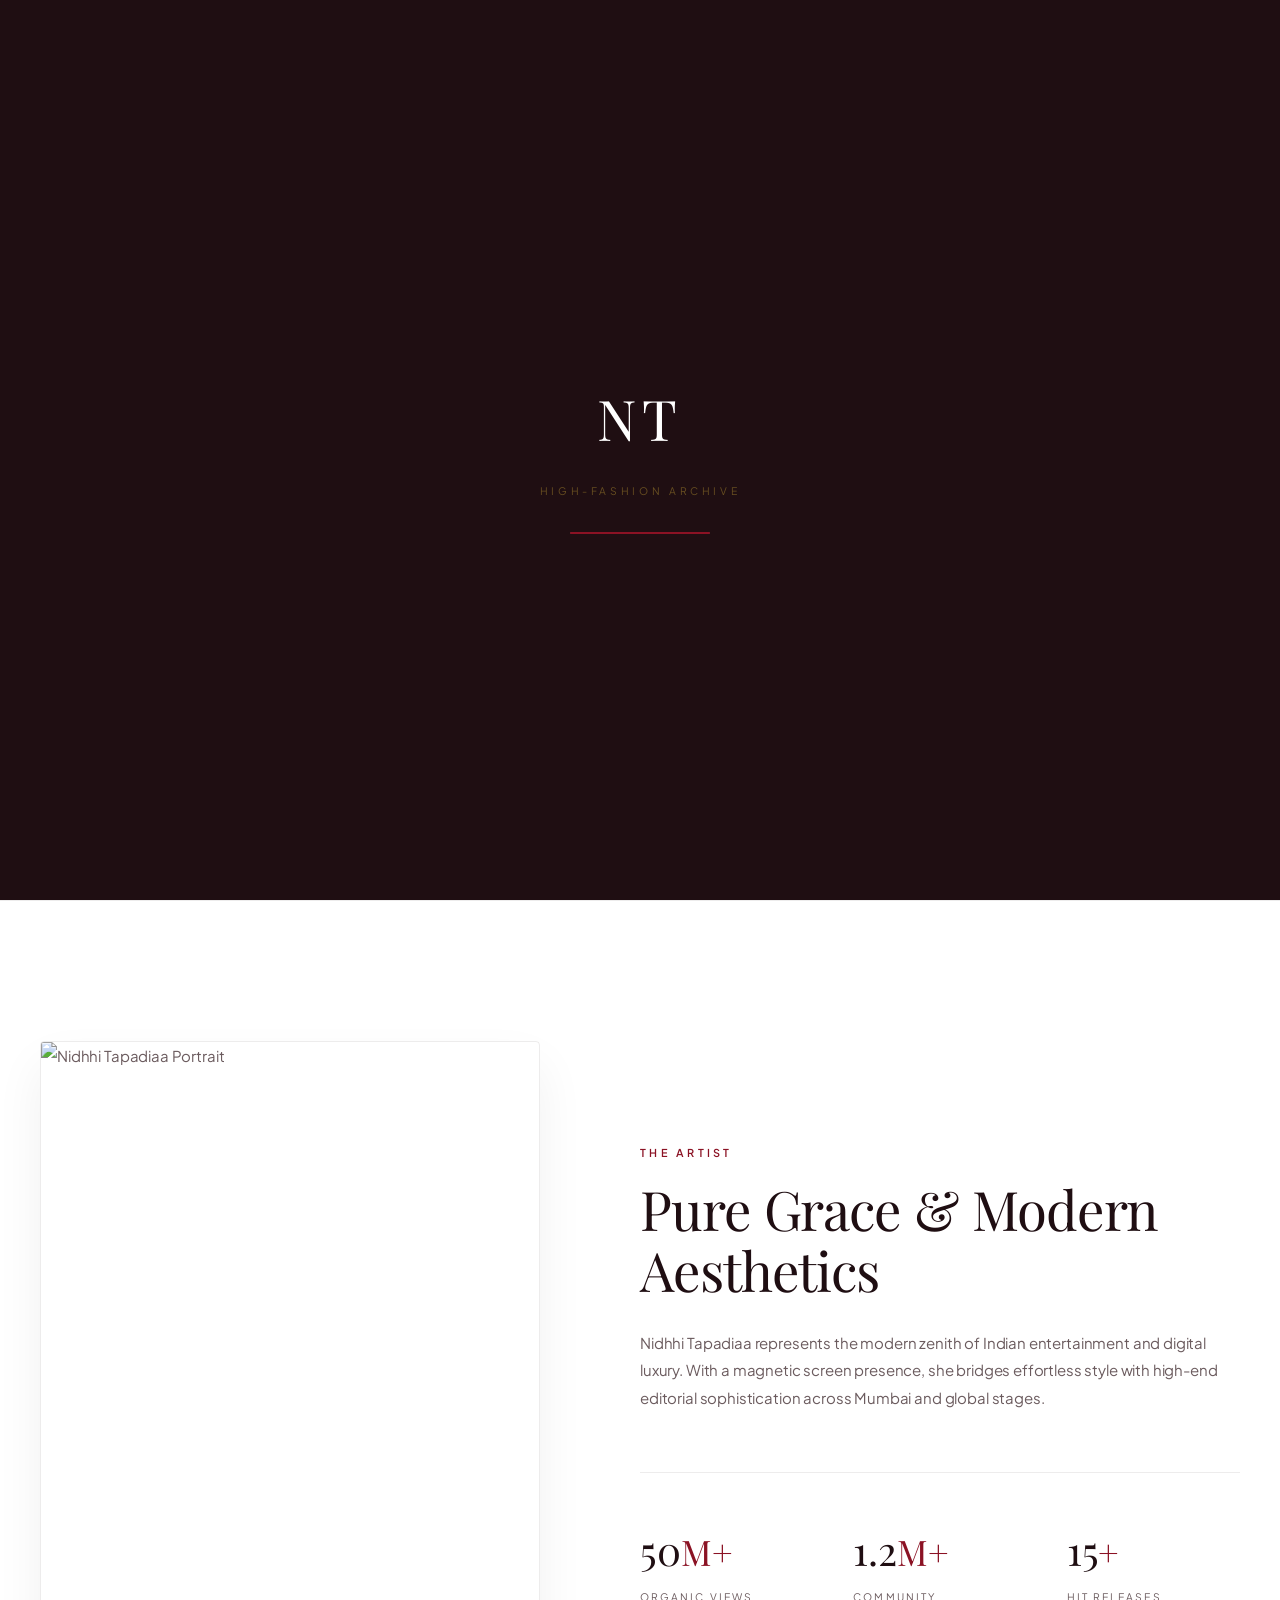
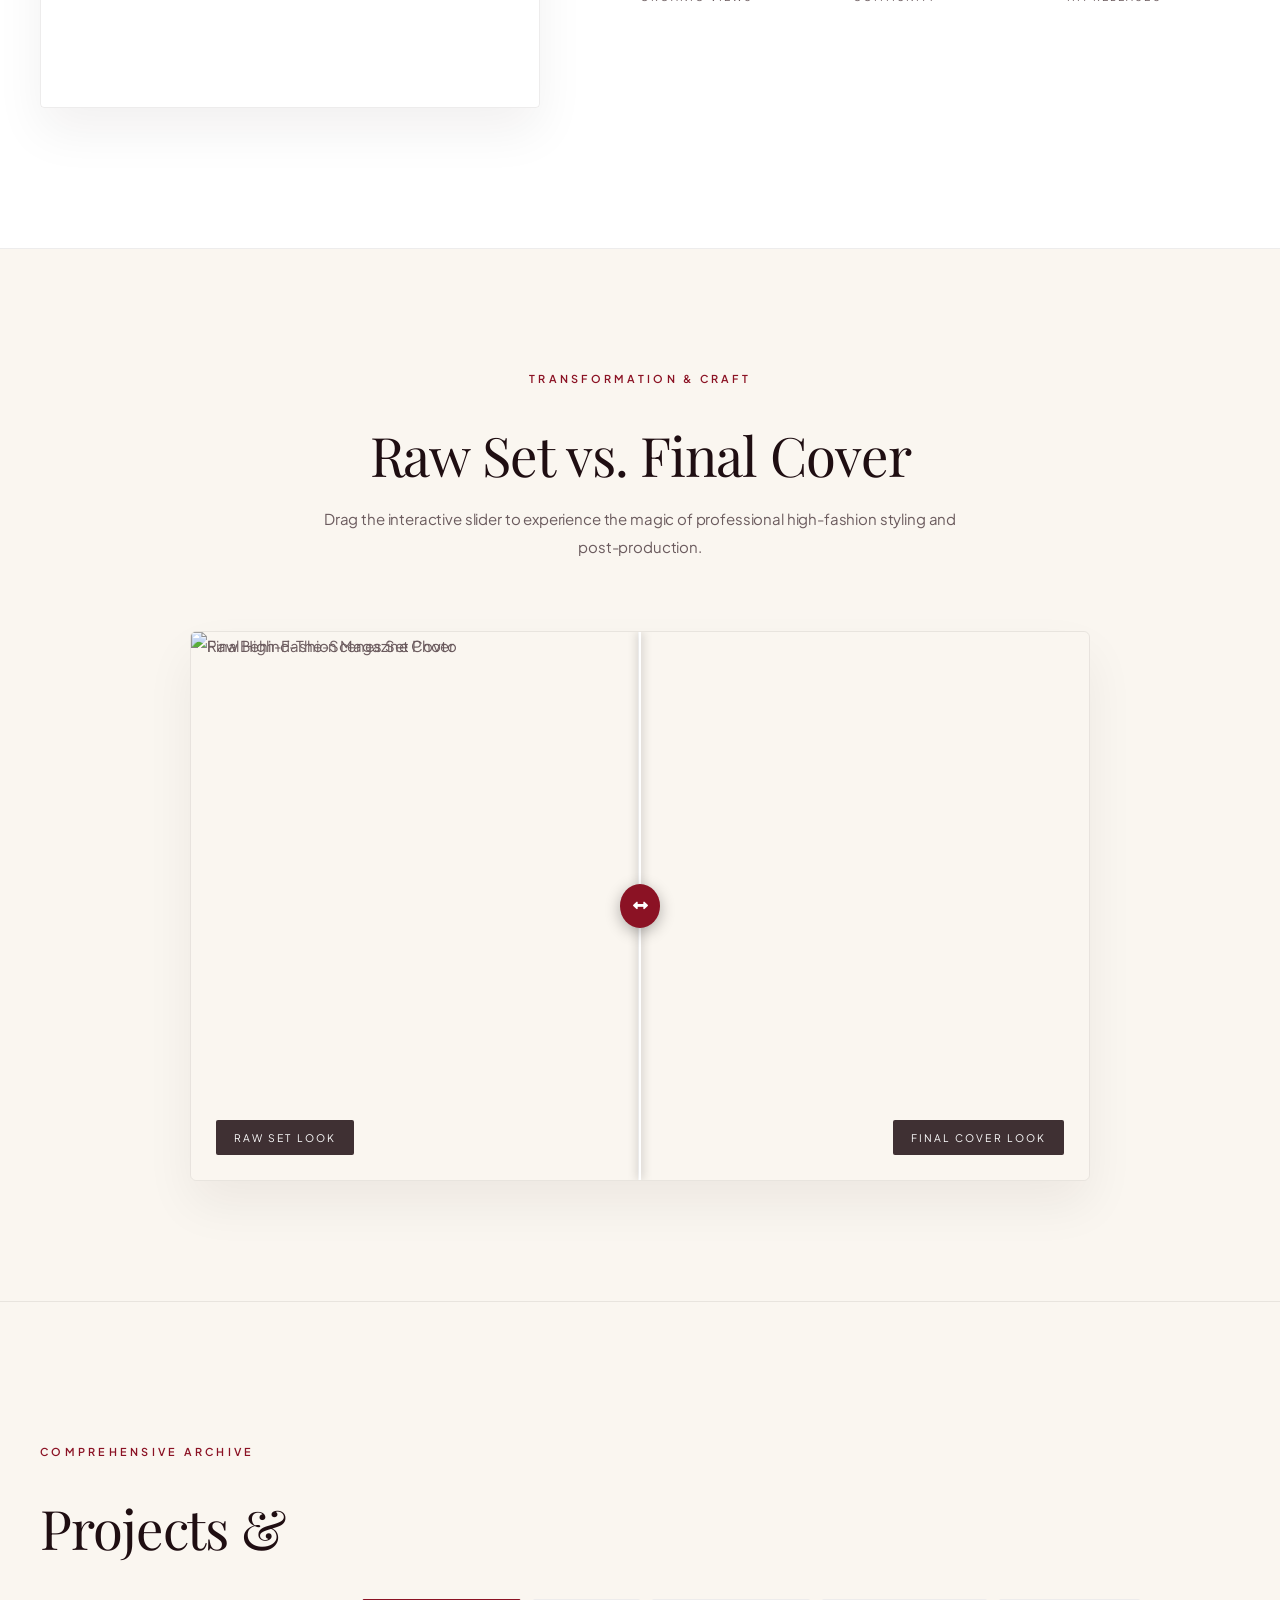
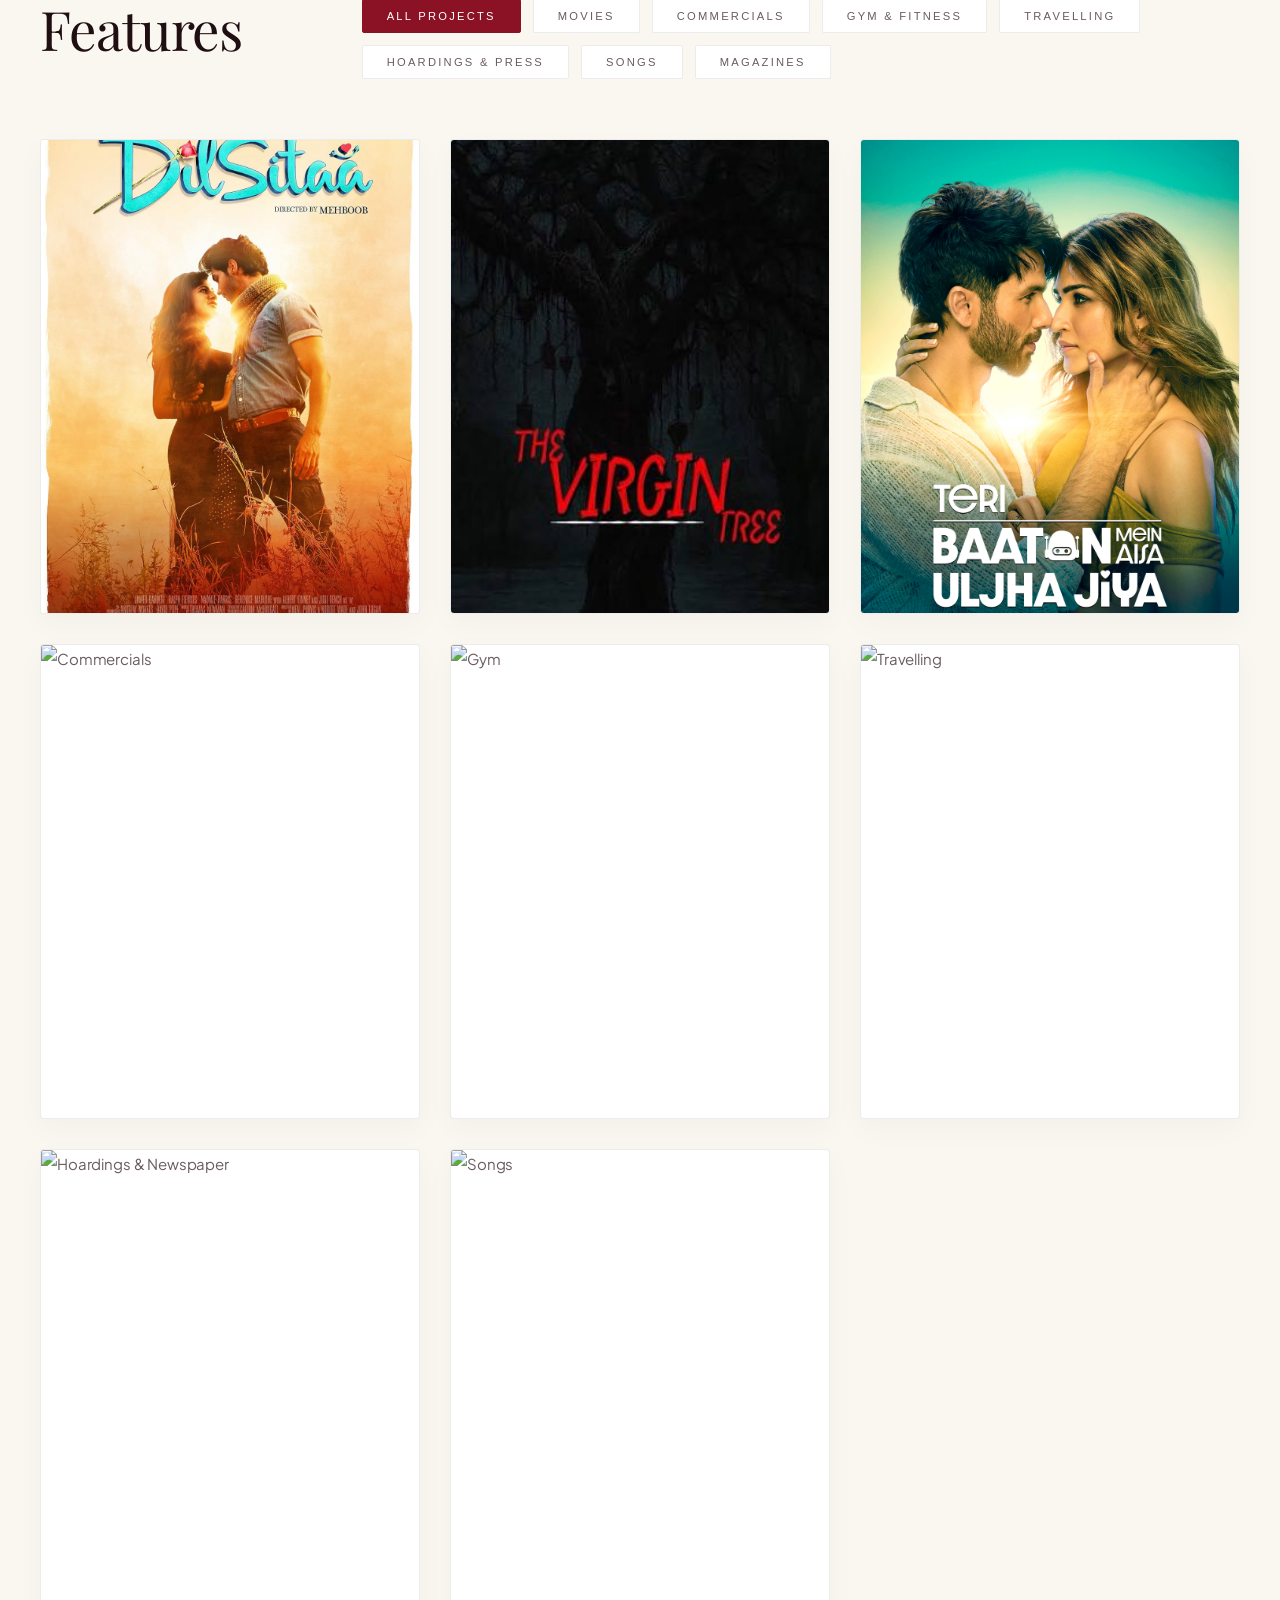
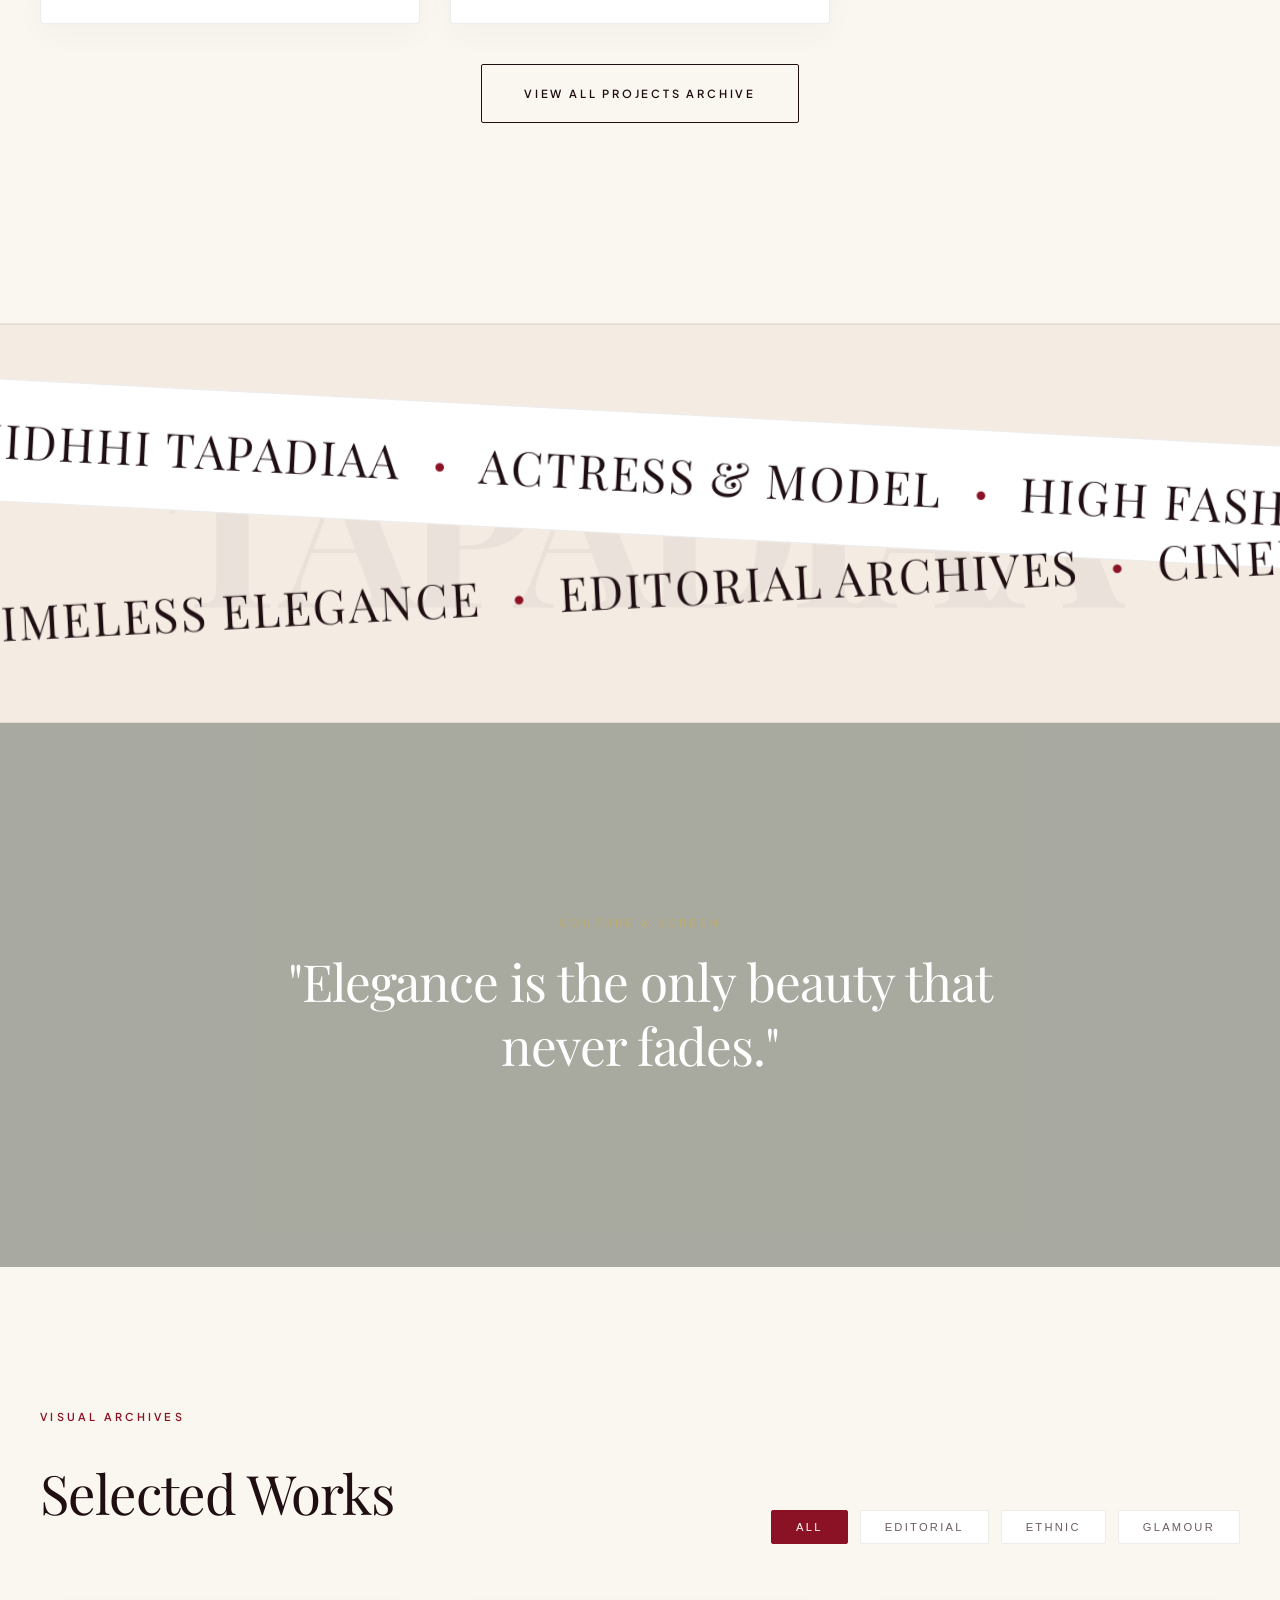
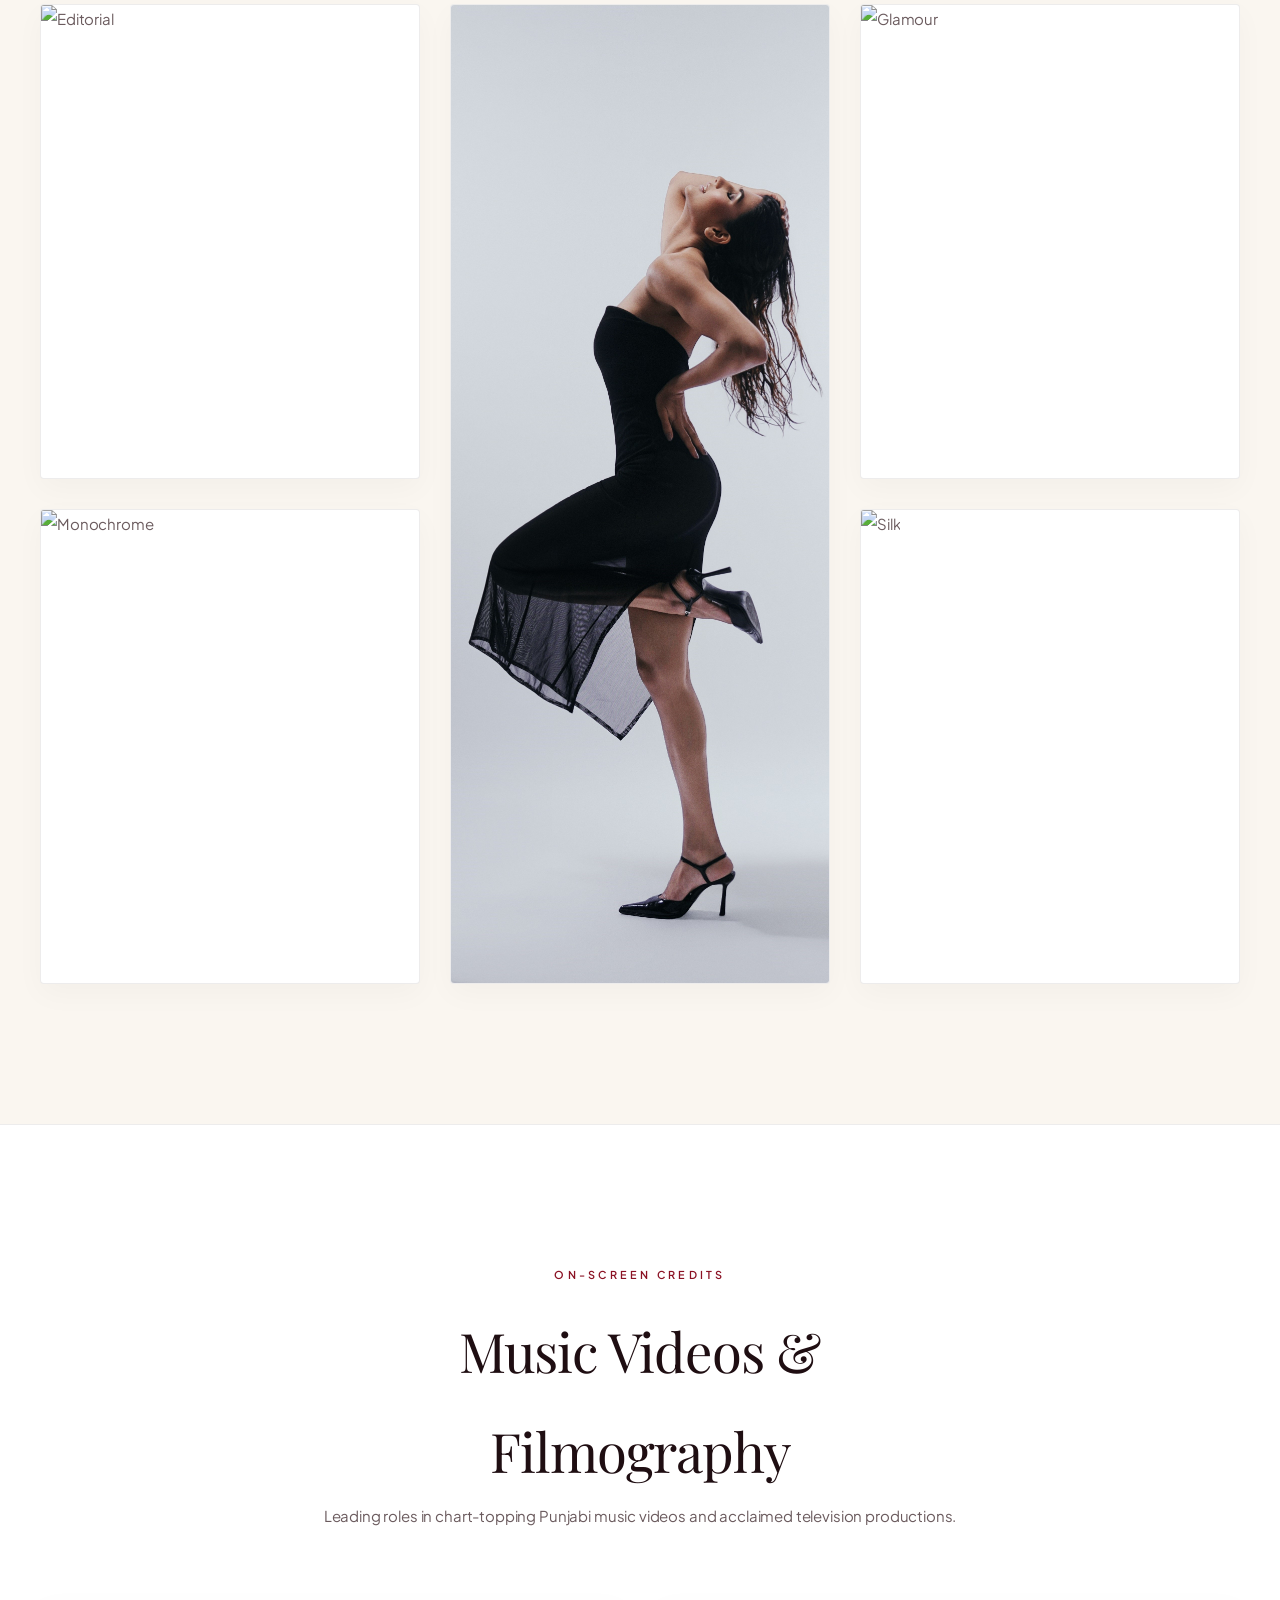
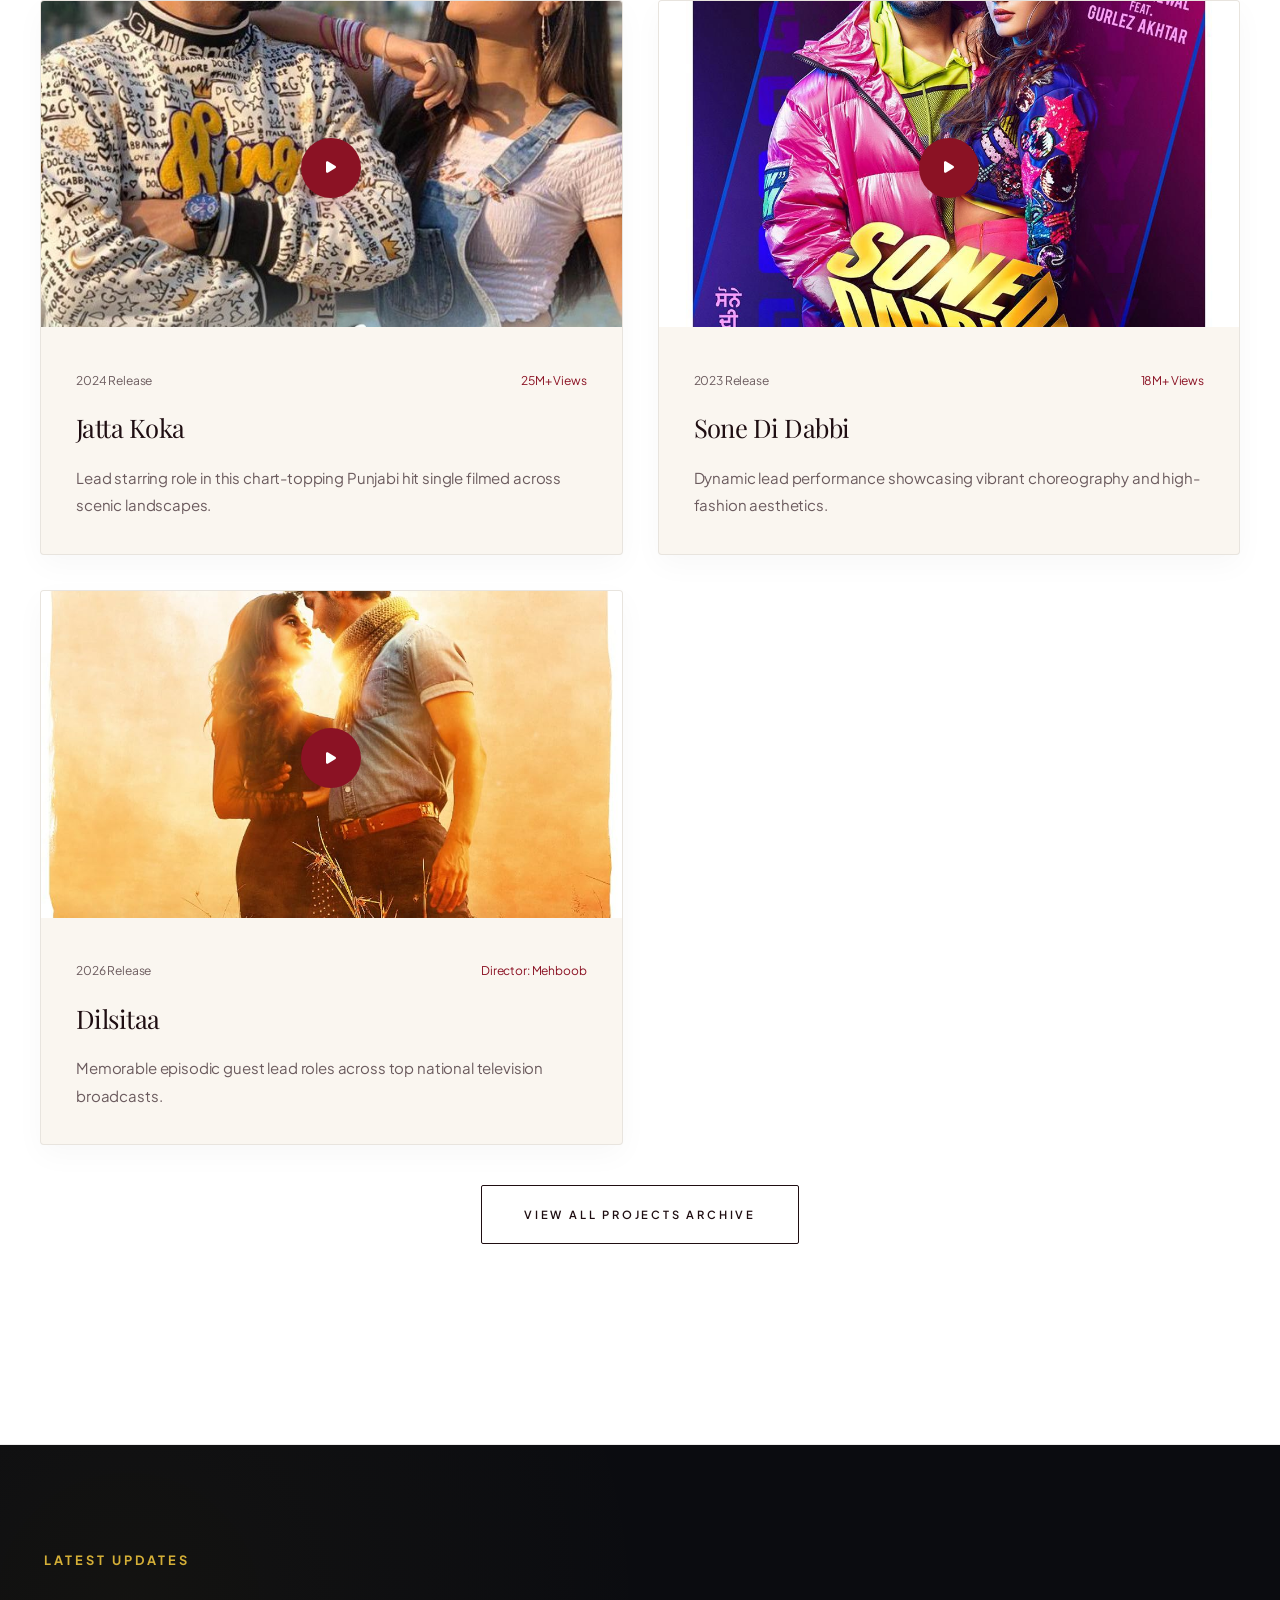
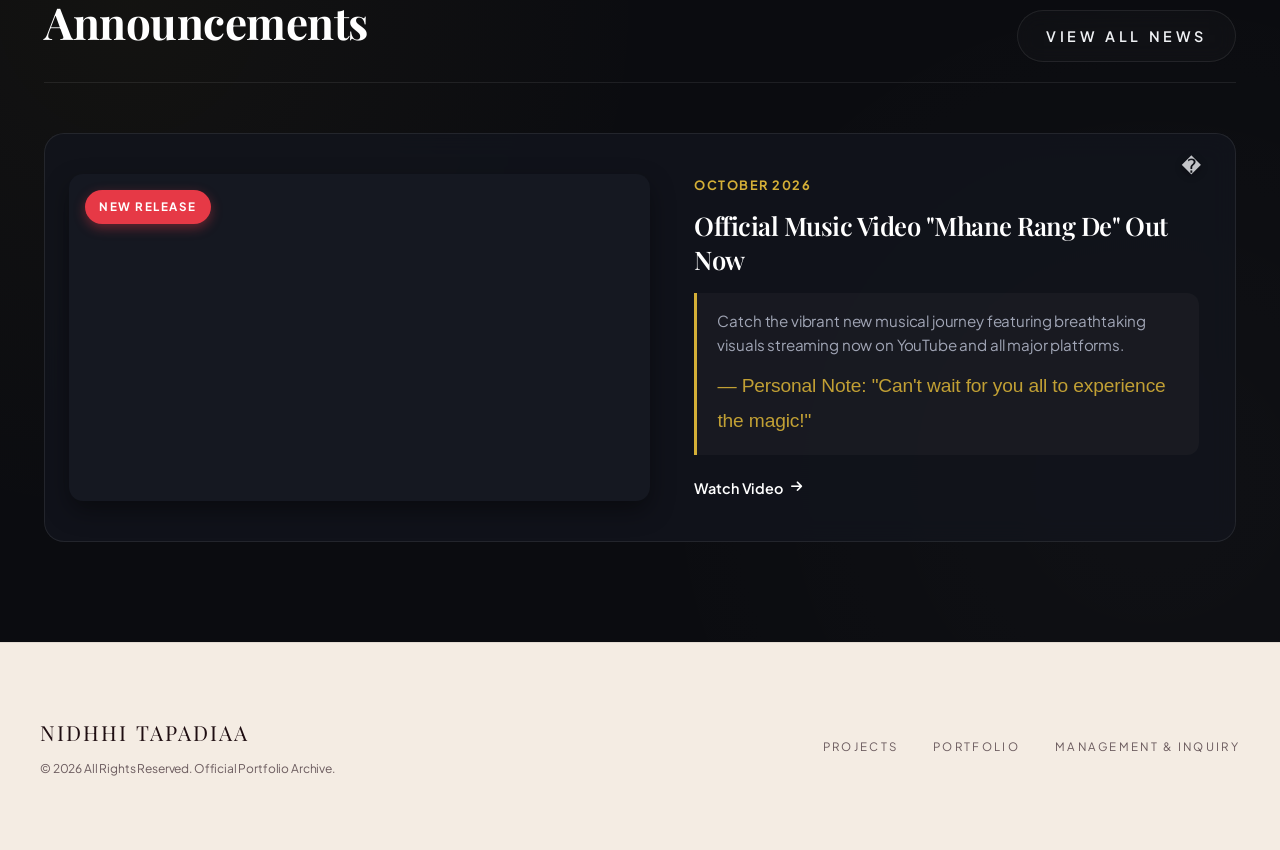
==== index.html @ 59b2760d "Initial commit" ====
<!DOCTYPE html>
<html lang="en">
<head>
    <meta charset="UTF-8">
    <meta name="viewport" content="width=device-width, initial-scale=1.0">
    <title>NIDHHI TAPADIAA — Official Portfolio & Archive</title>
    <!-- Google Fonts: Playfair Display & Plus Jakarta Sans -->
    <link rel="preconnect" href="https://fonts.googleapis.com">
    <link rel="preconnect" href="https://fonts.gstatic.com" crossorigin>
    <link href="https://fonts.googleapis.com/css2?family=Playfair+Display:ital,wght@0,400..900;1,400..900&family=Plus+Jakarta+Sans:wght@300;400;500;600;700&display=swap" rel="stylesheet">
    <!-- FontAwesome Icons -->
    <link rel="stylesheet" href="https://cdnjs.cloudflare.com/ajax/libs/font-awesome/6.4.0/css/all.min.css">
    <link rel="stylesheet" href="https://cdnjs.cloudflare.com/ajax/libs/font-awesome/6.4.0/css/all.min.css">
    <link href="https://fonts.googleapis.com/css2?family=Playfair+Display:wght@600;700&family=Plus+Jakarta+Sans:wght@400;500;600;700&display=swap" rel="stylesheet">
    <!-- Stylesheet -->
    <link rel="stylesheet" href="style.css">
</head>
<body id="top">

    <!-- CUSTOM CURSOR -->
    <div class="custom-cursor" id="cursor"></div>
    <div class="custom-cursor-follower" id="cursorFollower"></div>

    <!-- NAVIGATION -->
    <header class="site-header" id="header">
        <div class="nav-container">
            <a href="index.html#top" class="brand-logo">Nidhhi <span class="highlight-text">Tapadiaa</span></a>
            
            <nav class="nav-menu" id="navMenu">
                <a href="#about" class="nav-link">About</a>
                <a href="projects.html" class="nav-link">Projects</a>
                <a href="#portfolio" class="nav-link">Portfolio</a>
                <a href="#filmography" class="nav-link">Filmography</a>
                <a href="contact.html" class="nav-link">Contact</a>
            </nav>

            <div class="nav-actions">
                <a href="contact.html#contactForm" target="_blank" rel="noopener" class="social-icon-btn magnetic-element" aria-label="Instagram">
                    <i class="fas fa-paper-plane platform-icon" style="color: #666666;"></i>
                </a>
                <button class="mobile-toggle" id="mobileToggle" aria-label="Toggle Navigation">
                    <span class="bar"></span>
                    <span class="bar"></span>
                </button>
            </div>
        </div>
    </header>

    <main>

        <!-- CINEMATIC PRELOADER -->
    <div class="site-preloader" id="preloader">
        <div class="preloader-content">
            <span class="preloader-monogram">NT</span>
            <span class="preloader-subtitle">High-Fashion Archive</span>
            <div class="preloader-bar"><div class="preloader-progress"></div></div>
        </div>
    </div>

    <!-- BACK TO TOP MONOGRAM BUTTON -->
    <a href="#top" class="back-to-top magnetic-element" id="backToTop" aria-label="Scroll to top">
        <i class="fas fa-arrow-up"></i>
    </a>
    <!-- HERO SECTION -->
        <section class="hero-section glamour-hero">
            <!-- Background Editorial Watermark -->
            <div class="hero-watermark">TAPADIAA</div>
            
            <div class="hero-container glamour-container">
                <div class="hero-content">
                    <div class="glamour-tag-group gsap-fade-up">
                        <span class="glamour-line"></span>
                        <span class="hero-subtitle">Official Portfolio & Archive</span>
                        <span class="glamour-line"></span>
                    </div>

                    <h1 class="hero-title gsap-fade-up">
                        Cinematic <br>
                        <span class="highlight-text italic glamour-heading">Glamour & Style.</span>
                    </h1>

                    <p class="hero-desc gsap-fade-up">
                        Defining the gold standard in luxury fashion campaigns, blockbuster music videos, and premier cinematic entertainment.
                    </p>
                    
                    <div class="hero-cta gsap-fade-up">
                        <a href="projects.html" class="btn btn-primary magnetic-element">Explore Projects</a>
                        <a href="contact.html" class="btn btn-outline magnetic-element">Direct Booking</a>
                    </div>

                    <!-- Glassmorphism Live Stats Strip -->
                    <!-- <div class="hero-glass-strip gsap-fade-up">
                        <div class="strip-item">
                            <strong>50M+</strong>
                            <span>Views</span>
                        </div>
                        <div class="strip-divider"></div>
                        <div class="strip-item">
                            <strong>1.2M+</strong>
                            <span>Community</span>
                        </div>
                        <div class="strip-divider"></div>
                        <div class="strip-item">
                            <strong>15+</strong>
                            <span>Hit Releases</span>
                        </div>
                    </div> -->
                </div>

                <div class="glamour-image-wrapper gsap-hero-img">
                    <div class="glamour-main-frame">
                        <img src="https://instagram.fbho3-5.fna.fbcdn.net/v/t51.82787-15/849772955_18634325674005829_684347755879398969_n.jpg?stp=dst-jpg_e35_tt6&_nc_cat=109&_nc_map=urlgen_bucketless&ig_cache_key=NDAwOTE4ODQ1ODg5NjU2MTczMQ%3D%3D.3-ccb7-5&ccb=7-5&_nc_sid=58cdad&efg=eyJ2ZW5jb2RlX3RhZyI6IkNBUk9VU0VMX0lURU0ueHBpZHMuMzUyMC5zZHIucmVndWxhcl9waG90by5DMyJ9&_nc_ohc=sLts42Dfr9UQ7kNvwEEimkZ&_nc_oc=Adruc2n0dzGwB94WyfMKq_Nhknq2FN3B9sUrPWKNbyRmxFXDsMDjXMy5LhaMttVAMziLUGghlx_r-TGAiAtmIT1U&_nc_zt=23&_nc_ht=instagram.fbho3-5.fna&_nc_gid=fxc5kKxNCAmXFD1XaVaR9A&_nc_ss=7b6a8&oh=00_AQOg2NdeBAGSsA8dMp6x78LO1ZiDflQ-aGs1FbLVYMs-SA&oe=6ADCF452" alt="Nidhhi Tapadiaa Glamour Portrait" class="hero-img">
                    </div>
                    <!-- Secondary Floating Editorial Card -->
                    <div class="glamour-floating-card gsap-badge">
                        <i class="fas fa-crown gold-icon"></i>
                        <div>
                            <span>Featured Icon</span>
                            <strong>Vogue & High Couture</strong>
                        </div>
                    </div>
                </div>
            </div>
        </section>

               

        <!-- ABOUT SECTION -->
        <section class="about-section" id="about">
            <div class="container">
                <div class="about-grid">
                    <div class="about-image gsap-reveal-left">
                        <img src="https://instagram.fbho3-6.fna.fbcdn.net/v/t51.75761-15/491445511_18498419005005829_7982921790014361283_n.jpg?stp=dst-jpg_e35_tt6&_nc_cat=110&_nc_map=urlgen_bucketless&ig_cache_key=MzYyMTQzNTAyNTMzMjk1MDkxOA%3D%3D.3-ccb7-5&ccb=7-5&_nc_sid=58cdad&efg=eyJ2ZW5jb2RlX3RhZyI6IkNBUk9VU0VMX0lURU0ueHBpZHMuMTQ0MC5zZHIucmVndWxhcl9waG90by5DMyJ9&_nc_ohc=uQ3W-BHqxBwQ7kNvwHYXdfB&_nc_oc=AdotwjjPmDfYuIDHKteL4_8_cpbhxeblNCs5E4Z2oxrtVVC1wCRt2nlRF6OLgRG9Y6J06Of4Dy0KLedRhlh2u9_E&_nc_zt=23&_nc_ht=instagram.fbho3-6.fna&_nc_gid=fxc5kKxNCAmXFD1XaVaR9A&_nc_ss=7b6a8&oh=00_AQPSB02IZbo4PeLZhWnUyDpoByFMOdqi7_TJ8dCdAsM2Pg&oe=6ADCE416" alt="Nidhhi Tapadiaa Portrait">
                    </div>
                    <div class="about-text gsap-reveal-right">
                        <span class="section-tag">The Artist</span>
                        <h2>Pure Grace & Modern Aesthetics</h2>
                        <p>
                            Nidhhi Tapadiaa represents the modern zenith of Indian entertainment and digital luxury. With a magnetic screen presence, she bridges effortless style with high-end editorial sophistication across Mumbai and global stages.
                        </p>
                        <div class="stats-grid">
                            <div class="stat-box">
                                <span class="stat-number">50</span><span class="stat-suffix">M+</span>
                                <span class="stat-label">Organic Views</span>
                            </div>
                            <div class="stat-box">
                                <span class="stat-number">1.2</span><span class="stat-suffix">M+</span>
                                <span class="stat-label">Community</span>
                            </div>
                            <div class="stat-box">
                                <span class="stat-number">15</span><span class="stat-suffix">+</span>
                                <span class="stat-label">Hit Releases</span>
                            </div>
                        </div>
                    </div>
                </div>
            </div>
        </section>

        <!-- TRANSFORM & CRAFT: EDITORIAL COMPARISON SLIDER -->
        <section class="comparison-section" id="comparison">
            <div class="container">
                <div class="section-center gsap-reveal-up">
                    <span class="section-tag">Transformation & Craft</span>
                    <h2 class="section-title">Raw Set vs. Final Cover</h2>
                    <p class="section-desc">Drag the interactive slider to experience the magic of professional high-fashion styling and post-production.</p>
                </div>

                <div class="comparison-container gsap-reveal-up" id="comparisonContainer">
                    <div class="comparison-img-wrap base-img">
                        <img src="https://instagram.fbho3-1.fna.fbcdn.net/v/t51.82787-15/649477098_17927947005071570_7821506777475621714_n.jpg?stp=dst-jpg_e35_tt6&_nc_cat=104&_nc_map=urlgen_bucketless&ig_cache_key=MzE5Mzc2MDA5MTY1ODc4MTE4OA%3D%3D.3-ccb7-5&ccb=7-5&_nc_sid=58cdad&efg=eyJ2ZW5jb2RlX3RhZyI6IkNBUk9VU0VMX0lURU0ueHBpZHMuMTQ0MC5zZHIucmVndWxhcl9waG90by5DMyJ9&_nc_ohc=Pt28NOoT_7EQ7kNvwEttiGy&_nc_oc=AdpYediy3moXBscG3NTKL1QGuWeOAiU520JLaUbQFKsJ2d34ukT0e8kvIVQo768l3foNZoEXwngK39GZrmr7Zm7m&_nc_zt=23&_nc_ht=instagram.fbho3-1.fna&_nc_gid=qaTBsqLsYm7-29_VOmTM3Q&_nc_ss=7b6a8&oh=00_AQPljAUBVvUP49_FwcVoyImKZKzPQ4qBzf-DYu12cFiKZg&oe=6ADDC1CB" alt="Final High-Fashion Magazine Cover">
                        <span class="img-badge final-badge">Final Cover Look</span>
                    </div>
                    <div class="comparison-img-wrap top-img" id="comparisonTopImg">
                        <img src="https://instagram.fbho3-3.fna.fbcdn.net/v/t51.82787-15/652586731_18097034533960640_1272396610827089721_n.jpg?stp=dst-jpg_e35_tt6&_nc_cat=100&_nc_map=urlgen_bucketless&ig_cache_key=Mjg5MzczODg2OTkxNzE3MDc5NQ%3D%3D.3-ccb7-5&ccb=7-5&_nc_sid=58cdad&efg=eyJ2ZW5jb2RlX3RhZyI6IkNBUk9VU0VMX0lURU0ueHBpZHMuMTQ0MC5zZHIucmVndWxhcl9waG90by5DMyJ9&_nc_ohc=Oxcqb8CZa6UQ7kNvwFLhSMS&_nc_oc=AdooJ7qRnyYfCHWoLBGNUOo9DJeYsY7StYxPh61AcX-EfU4nWaU-yqN9S3fB1Zt5HANzAk_CthtVOv1OY3P7VQc2&_nc_zt=23&_nc_ht=instagram.fbho3-3.fna&_nc_gid=DbbtjhWOm4DUEL3utcrhpg&_nc_ss=7b6a8&oh=00_AQPhIpIp0i1DMH2-zAC92555X7F4VhR58hs-29s6T13ZLQ&oe=6ADDBDE6" alt="Raw Behind-The-Scenes Set Photo">
                        <span class="img-badge raw-badge">Raw Set Look</span>
                    </div>
                    <div class="comparison-slider-handle" id="comparisonSliderHandle">
                        <div class="handle-line"></div>
                        <div class="handle-circle"><i class="fas fa-arrows-alt-h"></i></div>
                    </div>
                </div>
            </div>
        </section>

        <!-- DEDICATED PROJECTS & ARCHIVES SECTION -->
        <section class="projects-section" id="projects">
            <div class="container">
                <div class="section-header gsap-reveal-up">
                    <div>
                        <span class="section-tag">Comprehensive Archive</span>
                        <h2 class="section-title">Projects & Features</h2>
                    </div>
                    <div class="filter-tabs" id="projectFilterTabs">
                        <button class="filter-btn project-filter-btn active magnetic-element" data-filter="all">All Projects</button>
                        <button class="filter-btn project-filter-btn magnetic-element" data-filter="movies">Movies</button>
                        <button class="filter-btn project-filter-btn magnetic-element" data-filter="commercials">Commercials</button>
                        <button class="filter-btn project-filter-btn magnetic-element" data-filter="gym">Gym & Fitness</button>
                        <button class="filter-btn project-filter-btn magnetic-element" data-filter="travelling">Travelling</button>
                        <button class="filter-btn project-filter-btn magnetic-element" data-filter="print">Hoardings & Press</button>
                        <button class="filter-btn project-filter-btn magnetic-element" data-filter="songs">Songs</button>
                        <button class="filter-btn project-filter-btn magnetic-element" data-filter="magazines">Magazines</button>
                    </div>
                </div>

                <div class="projects-grid" id="projectsGrid">
                    <!-- Movies -->
                    <div class="project-card movies gsap-project-item" onclick="openLightbox('Images/movies/image(1).jpg', 'Feature Film Lead Role')">
                        <img src="Images/movies/image(1).jpg" alt="Movies">
                        <div class="project-info">
                            <span class="project-category">Movies & Cinema</span>
                            <h3>Feature Film Lead</h3>
                            <p>Critical acclaim and starring performances in major cinematic releases.</p>
                        </div>
                    </div>

                    <div class="project-card movies gsap-project-item" onclick="openLightbox('Images/movies/image(2).jpg', 'Feature Film Lead Role')">
                        <img src="Images/movies/image(2).jpg" alt="Movies">
                        <div class="project-info">
                            <span class="project-category">Movies & Cinema</span>
                            <h3>Feature Film Lead</h3>
                            <p>Critical acclaim and starring performances in major cinematic releases.</p>
                        </div>
                    </div>

                    <div class="project-card movies gsap-project-item" onclick="openLightbox('Images/movies/image(3).jpg', 'Feature Film Lead Role')">
                        <img src="Images/movies/image(3).jpg" alt="Movies">
                        <div class="project-info">
                            <span class="project-category">Movies & Cinema</span>
                            <h3>Feature Film Lead</h3>
                            <p>Critical acclaim and starring performances in major cinematic releases.</p>
                        </div>
                    </div>

                    <!-- Commercials -->
                    <div class="project-card commercials gsap-project-item" onclick="openLightbox('https://images.unsplash.com/photo-1542291026-7eec264c27ff?auto=format&fit=crop&q=80&w=1400', 'National TV Commercial Campaign')">
                        <img src="https://images.unsplash.com/photo-1542291026-7eec264c27ff?auto=format&fit=crop&q=80&w=900" alt="Commercials">
                        <div class="project-info">
                            <span class="project-category">Commercials</span>
                            <h3>National Brand Endorsement</h3>
                            <p>Lead face for luxury lifestyle and consumer brand TVCs.</p>
                        </div>
                    </div>

                    <!-- Gym & Fitness -->
                    <div class="project-card gym gsap-project-item" onclick="openLightbox('https://images.unsplash.com/photo-1518611012118-696072aa579a?auto=format&fit=crop&q=80&w=1400', 'Fitness & Athletic Campaign')">
                        <img src="https://images.unsplash.com/photo-1518611012118-696072aa579a?auto=format&fit=crop&q=80&w=900" alt="Gym">
                        <div class="project-info">
                            <span class="project-category">Gym & Fitness</span>
                            <h3>Athletic Wear & Wellness</h3>
                            <p>High-energy fitness shoots and activewear brand partnerships.</p>
                        </div>
                    </div>

                    <!-- Travelling -->
                    <div class="project-card travelling gsap-project-item" onclick="openLightbox('https://images.unsplash.com/photo-1488646953014-85cb44e25828?auto=format&fit=crop&q=80&w=1400', 'Global Travel & Destination Diary')">
                        <img src="https://images.unsplash.com/photo-1488646953014-85cb44e25828?auto=format&fit=crop&q=80&w=900" alt="Travelling">
                        <div class="project-info">
                            <span class="project-category">Travelling</span>
                            <h3>Destination Journals</h3>
                            <p>Curated luxury travel series across international destinations.</p>
                        </div>
                    </div>

                    <!-- Hoardings & Press -->
                    <div class="project-card print gsap-project-item" onclick="openLightbox('https://images.unsplash.com/photo-1504711434969-e33886168f5c?auto=format&fit=crop&q=80&w=1400', 'Billboard Hoarding & Newspaper Feature')">
                        <img src="https://images.unsplash.com/photo-1504711434969-e33886168f5c?auto=format&fit=crop&q=80&w=900" alt="Hoardings & Newspaper">
                        <div class="project-info">
                            <span class="project-category">Hoardings & Newspaper</span>
                            <h3>City-Wide Billboards</h3>
                            <p>Prime outdoor advertising hoardings across Mumbai & Chandigarh.</p>
                        </div>
                    </div>

                    <!-- Songs -->
                    <div class="project-card songs gsap-project-item" onclick="openLightbox('https://images.unsplash.com/photo-1511671782779-c97d3d27a1d4?auto=format&fit=crop&q=80&w=1400', 'Featured in Chart-Topping Music Videos')">
                        <img src="https://images.unsplash.com/photo-1511671782779-c97d3d27a1d4?auto=format&fit=crop&q=80&w=900" alt="Songs">
                        <div class="project-info">
                            <span class="project-category">Featured in Songs</span>
                            <h3>Chart-Topping Music Leads</h3>
                            <p>Starring performances in multi-million viewed Punjabi music videos.</p>
                        </div>
                    </div>
                </div>

                <div class="section-header gsap-reveal-up" style="margin-top: 40px; justify-content: center;">
                    <a href="projects.html" class="btn btn-outline magnetic-element">View All Projects Archive</a>
                </div>
            </div>
        </section>

<!-- DYNAMIC SPIRAL / MARQUEE TICKER SECTION -->
        <section class="marquee-section">
            <!-- Giant Background Watermark Text Effect -->
            <div class="marquee-bg-watermark">TAPADIAA</div>

            <div class="marquee-row marquee-right">
                <div class="marquee-track" id="marqueeRightTrack">
                    <span>NIDHHI TAPADIAA</span><span class="bullet">•</span>
                    <span>ACTRESS & MODEL</span><span class="bullet">•</span>
                    <span>HIGH FASHION</span><span class="bullet">•</span>
                    <span>NIDHHI TAPADIAA</span><span class="bullet">•</span>
                    <span>ACTRESS & MODEL</span><span class="bullet">•</span>
                    <span>HIGH FASHION</span><span class="bullet">•</span>
                </div>
            </div>
            <div class="marquee-row marquee-left">
                <div class="marquee-track" id="marqueeLeftTrack">
                    <span class="highlight-text">TIMELESS ELEGANCE</span><span class="bullet">•</span>
                    <span>EDITORIAL ARCHIVES</span><span class="bullet">•</span>
                    <span>CINEMATIC LEAD</span><span class="bullet">•</span>
                    <span class="highlight-text">TIMELESS ELEGANCE</span><span class="bullet">•</span>
                    <span>EDITORIAL ARCHIVES</span><span class="bullet">•</span>
                    <span>CINEMATIC LEAD</span><span class="bullet">•</span>
                </div>
            </div>
        </section>



        <!-- GSAP PARALLAX BANNER SECTION -->
        <section class="parallax-banner-section">
            <div class="parallax-banner-bg" id="parallaxBg"></div>
            <div class="parallax-banner-overlay"></div>
            <div class="container banner-content gsap-banner-text">
                <span class="section-tag light-tag">Couture & Screen</span>
                <h2>"Elegance is the only beauty that never fades."</h2>
            </div>
        </section>

        <!-- PORTFOLIO GALLERY SECTION -->
        <section class="portfolio-section" id="portfolio">
            <div class="container">
                <div class="section-header gsap-reveal-up">
                    <div>
                        <span class="section-tag">Visual Archives</span>
                        <h2 class="section-title">Selected Works</h2>
                    </div>
                    <div class="filter-tabs" id="filterTabs">
                        <button class="filter-btn active magnetic-element" data-filter="all">All</button>
                        <button class="filter-btn magnetic-element" data-filter="editorial">Editorial</button>
                        <button class="filter-btn magnetic-element" data-filter="ethnic">Ethnic</button>
                        <button class="filter-btn magnetic-element" data-filter="glamour">Glamour</button>
                    </div>
                </div>

                <div class="portfolio-grid" id="portfolioGrid">
                    <div class="portfolio-item editorial gsap-portfolio-card" onclick="openLightbox('https://instagram.fbho3-1.fna.fbcdn.net/v/t51.82787-15/788438699_18617225689005829_5949365211430897955_n.jpg?stp=dst-jpg_e35_tt6&_nc_cat=103&_nc_map=urlgen_bucketless&ig_cache_key=Mzk3MzAyOTM0MDY3NDg0OTE0Nw%3D%3D.3-ccb7-5&ccb=7-5&_nc_sid=58cdad&efg=eyJ2ZW5jb2RlX3RhZyI6IkNBUk9VU0VMX0lURU0ueHBpZHMuMzEyMS5zZHIucmVndWxhcl9waG90by5DMyJ9&_nc_ohc=k789IF7RmJYQ7kNvwGRyoVH&_nc_oc=AdofImAECtwdz7Hxy_zfktgA-tWXAHS-NpARjSSRKBo2-L0h8B9pdY3k8sfMtV2bWxaAOIrW86CiwSb7txmFSXu2&_nc_zt=23&_nc_ht=instagram.fbho3-1.fna&_nc_gid=arrUTjqz-5cdcxaC7sIOjQ&_nc_ss=7b6a8&oh=00_AQM51_Txg5BpmvYDfTfid3fZte3a0xoVYo_NrI3pho9Cuw&oe=6ADF3727', 'Vogue Editorial Concept')">
                        <img src="https://instagram.fbho3-1.fna.fbcdn.net/v/t51.82787-15/788438699_18617225689005829_5949365211430897955_n.jpg?stp=dst-jpg_e35_tt6&_nc_cat=103&_nc_map=urlgen_bucketless&ig_cache_key=Mzk3MzAyOTM0MDY3NDg0OTE0Nw%3D%3D.3-ccb7-5&ccb=7-5&_nc_sid=58cdad&efg=eyJ2ZW5jb2RlX3RhZyI6IkNBUk9VU0VMX0lURU0ueHBpZHMuMzEyMS5zZHIucmVndWxhcl9waG90by5DMyJ9&_nc_ohc=k789IF7RmJYQ7kNvwGRyoVH&_nc_oc=AdofImAECtwdz7Hxy_zfktgA-tWXAHS-NpARjSSRKBo2-L0h8B9pdY3k8sfMtV2bWxaAOIrW86CiwSb7txmFSXu2&_nc_zt=23&_nc_ht=instagram.fbho3-1.fna&_nc_gid=arrUTjqz-5cdcxaC7sIOjQ&_nc_ss=7b6a8&oh=00_AQM51_Txg5BpmvYDfTfid3fZte3a0xoVYo_NrI3pho9Cuw&oe=6ADF3727" alt="Editorial">
                        <div class="portfolio-overlay">
                            <span class="portfolio-cat">Editorial</span>
                            <h3>Vogue Concept Series</h3>
                        </div>
                    </div>

                    <div class="portfolio-item ethnic tall gsap-portfolio-card" onclick="openLightbox('Images/image_1.jpg', 'Royal Heritage Bridal Collection')">
                        <img src="Images/image_1.jpg" alt="Ethnic">
                        <div class="portfolio-overlay">
                            <span class="portfolio-cat">Ethnic & Bridal</span>
                            <h3>Royal Heritage Couture</h3>
                        </div>
                    </div>

                    <div class="portfolio-item glamour gsap-portfolio-card" onclick="openLightbox('https://instagram.fbho3-4.fna.fbcdn.net/v/t51.82787-15/651609694_18046856636725328_7712440817803399424_n.jpg?stp=dst-jpg_e35_tt6&_nc_cat=100&_nc_map=urlgen_bucketless&ig_cache_key=MzI2MzM2OTM5NzUyMTUxMjE0Mw%3D%3D.3-ccb7-5&ccb=7-5&_nc_sid=58cdad&efg=eyJ2ZW5jb2RlX3RhZyI6IkNBUk9VU0VMX0lURU0ueHBpZHMuMTQ0MC5zZHIucmVndWxhcl9waG90by5DMyJ9&_nc_ohc=-1Z-wzTeSUoQ7kNvwGo5Ib7&_nc_oc=Adr6yLg-Qa2I6srP9Po9D2VQJGHziDxCzOLo3d35EJS8i2Rb1M53w8pFoZpMnp2M5WITeKMZy04oEyYBhLTyYfX8&_nc_zt=23&_nc_ht=instagram.fbho3-4.fna&_nc_gid=Ve0MeXlFJk6ZOBlx7qXnLg&_nc_ss=7b6a8&oh=00_AQMJ8FNIQneuYA2eAjkiIX_aI7kNcNjKrOisHJHiuQcVqg&oe=6ADF573B', 'Red Carpet Gala Night')">
                        <img src="https://instagram.fbho3-4.fna.fbcdn.net/v/t51.82787-15/651609694_18046856636725328_7712440817803399424_n.jpg?stp=dst-jpg_e35_tt6&_nc_cat=100&_nc_map=urlgen_bucketless&ig_cache_key=MzI2MzM2OTM5NzUyMTUxMjE0Mw%3D%3D.3-ccb7-5&ccb=7-5&_nc_sid=58cdad&efg=eyJ2ZW5jb2RlX3RhZyI6IkNBUk9VU0VMX0lURU0ueHBpZHMuMTQ0MC5zZHIucmVndWxhcl9waG90by5DMyJ9&_nc_ohc=-1Z-wzTeSUoQ7kNvwGo5Ib7&_nc_oc=Adr6yLg-Qa2I6srP9Po9D2VQJGHziDxCzOLo3d35EJS8i2Rb1M53w8pFoZpMnp2M5WITeKMZy04oEyYBhLTyYfX8&_nc_zt=23&_nc_ht=instagram.fbho3-4.fna&_nc_gid=Ve0MeXlFJk6ZOBlx7qXnLg&_nc_ss=7b6a8&oh=00_AQMJ8FNIQneuYA2eAjkiIX_aI7kNcNjKrOisHJHiuQcVqg&oe=6ADF573B" alt="Glamour">
                        <div class="portfolio-overlay">
                            <span class="portfolio-cat">Glamour</span>
                            <h3>Red Carpet Gala</h3>
                        </div>
                    </div>

                    <div class="portfolio-item editorial gsap-portfolio-card" onclick="openLightbox('https://instagram.fbho3-6.fna.fbcdn.net/v/t51.75761-15/483102197_18488100121005829_266325737920203236_n.jpg?stp=dst-jpg_e35_tt6&_nc_cat=108&_nc_map=urlgen_bucketless&ig_cache_key=MzU4NTE2OTgwNDk3NzQyMzQzNA%3D%3D.3-ccb7-5&ccb=7-5&_nc_sid=58cdad&efg=eyJ2ZW5jb2RlX3RhZyI6IkNBUk9VU0VMX0lURU0ueHBpZHMuMTQ0MC5zZHIucmVndWxhcl9waG90by5DMyJ9&_nc_ohc=JUEymQX1R8sQ7kNvwECj-WG&_nc_oc=AdortDYcvfd8i5gVzU_HV6a7T-NLm18hgkzqJule9DzyqZaOsmBXtmNLBeFRACnSphvbHcAx46Fy7DHpSAN15blk&_nc_zt=23&_nc_ht=instagram.fbho3-6.fna&_nc_gid=oDsbol7GAsfi6q8Sbw8Guw&_nc_ss=7b6a8&oh=00_AQMpmvPjv-1zP3LNk1MEO7Ne9jf3ySei4_CapIXUIzG63A&oe=6ADF6B0C', 'Monochrome Expressions')">
                        <img src="https://instagram.fbho3-6.fna.fbcdn.net/v/t51.75761-15/483102197_18488100121005829_266325737920203236_n.jpg?stp=dst-jpg_e35_tt6&_nc_cat=108&_nc_map=urlgen_bucketless&ig_cache_key=MzU4NTE2OTgwNDk3NzQyMzQzNA%3D%3D.3-ccb7-5&ccb=7-5&_nc_sid=58cdad&efg=eyJ2ZW5jb2RlX3RhZyI6IkNBUk9VU0VMX0lURU0ueHBpZHMuMTQ0MC5zZHIucmVndWxhcl9waG90by5DMyJ9&_nc_ohc=JUEymQX1R8sQ7kNvwECj-WG&_nc_oc=AdortDYcvfd8i5gVzU_HV6a7T-NLm18hgkzqJule9DzyqZaOsmBXtmNLBeFRACnSphvbHcAx46Fy7DHpSAN15blk&_nc_zt=23&_nc_ht=instagram.fbho3-6.fna&_nc_gid=oDsbol7GAsfi6q8Sbw8Guw&_nc_ss=7b6a8&oh=00_AQMpmvPjv-1zP3LNk1MEO7Ne9jf3ySei4_CapIXUIzG63A&oe=6ADF6B0C" alt="Monochrome">
                        <div class="portfolio-overlay">
                            <span class="portfolio-cat">Editorial</span>
                            <h3>Monochrome Expressions</h3>
                        </div>
                    </div>

                    <div class="portfolio-item ethnic gsap-portfolio-card" onclick="openLightbox('https://instagram.fbho3-6.fna.fbcdn.net/v/t51.82787-15/541218598_18521212852005829_167956559229643034_n.jpg?stp=dst-jpg_e35_tt6&_nc_cat=110&_nc_map=urlgen_bucketless&ig_cache_key=MzcxMTE0MDM1MTI3NzgxOTg3OA%3D%3D.3-ccb7-5&ccb=7-5&_nc_sid=58cdad&efg=eyJ2ZW5jb2RlX3RhZyI6IkNBUk9VU0VMX0lURU0ueHBpZHMuMTQ0MC5zZHIucmVndWxhcl9waG90by5DMyJ9&_nc_ohc=NAYxm4-rO-4Q7kNvwHo1SHy&_nc_oc=Adqzkx5UBpmHSymyBBZL__K-RPzk5slFeFwAhBJwzNePw0xJOxoUPVGDiYbrSWE7Mpldbx1oasVmZe4812CZMbUw&_nc_zt=23&_nc_ht=instagram.fbho3-6.fna&_nc_gid=arrUTjqz-5cdcxaC7sIOjQ&_nc_ss=7b6a8&oh=00_AQMdt8agxQgUDN84ohF0pf59vxkvMqY6IvXIN2SEUBau2A&oe=6ADF541F', 'Festive Silk Collection')">
                        <img src="https://instagram.fbho3-6.fna.fbcdn.net/v/t51.82787-15/541218598_18521212852005829_167956559229643034_n.jpg?stp=dst-jpg_e35_tt6&_nc_cat=110&_nc_map=urlgen_bucketless&ig_cache_key=MzcxMTE0MDM1MTI3NzgxOTg3OA%3D%3D.3-ccb7-5&ccb=7-5&_nc_sid=58cdad&efg=eyJ2ZW5jb2RlX3RhZyI6IkNBUk9VU0VMX0lURU0ueHBpZHMuMTQ0MC5zZHIucmVndWxhcl9waG90by5DMyJ9&_nc_ohc=NAYxm4-rO-4Q7kNvwHo1SHy&_nc_oc=Adqzkx5UBpmHSymyBBZL__K-RPzk5slFeFwAhBJwzNePw0xJOxoUPVGDiYbrSWE7Mpldbx1oasVmZe4812CZMbUw&_nc_zt=23&_nc_ht=instagram.fbho3-6.fna&_nc_gid=arrUTjqz-5cdcxaC7sIOjQ&_nc_ss=7b6a8&oh=00_AQMdt8agxQgUDN84ohF0pf59vxkvMqY6IvXIN2SEUBau2A&oe=6ADF541F" alt="Silk">
                        <div class="portfolio-overlay">
                            <span class="portfolio-cat">Ethnic & Bridal</span>
                            <h3>Festive Silk Collection</h3>
                        </div>
                    </div>
                </div>
            </div>
        </section>

        <!-- FILMOGRAPHY SECTION -->
        <section class="filmography-section" id="filmography">
            <div class="container">
                <div class="section-center gsap-reveal-up">
                    <span class="section-tag">On-Screen Credits</span>
                    <h2 class="section-title">Music Videos & Filmography</h2>
                    <p class="section-desc">Leading roles in chart-topping Punjabi music videos and acclaimed television productions.</p>
                </div>

                <div class="filmography-grid">
                    <div class="film-card gsap-film-card">
                        <div class="film-thumb">
                            <img src="/Images/songs/image(5).jpg" alt="Jatta Koka">
                            <button class="play-trigger magnetic-element" onclick="openVideoModal('Jatta Koka - Official Music Video')">
                                <i class="fas fa-play"></i>
                            </button>
                        </div>
                        <div class="film-details">
                            <div class="film-meta">
                                <span>2024 Release</span>
                                <span class="highlight-text">25M+ Views</span>
                            </div>
                            <h3>Jatta Koka</h3>
                            <p>Lead starring role in this chart-topping Punjabi hit single filmed across scenic landscapes.</p>
                        </div>
                    </div>

                    <div class="film-card gsap-film-card">
                        <div class="film-thumb">
                            <img src="/Images/songs/image(3).jpg" alt="Sone Di Dabbi">
                            <button class="play-trigger magnetic-element" onclick="openVideoModal('Sone Di Dabbi - Official Music Video')">
                                <i class="fas fa-play"></i>
                            </button>
                        </div>
                        <div class="film-details">
                            <div class="film-meta">
                                <span>2023 Release</span>
                                <span class="highlight-text">18M+ Views</span>
                            </div>
                            <h3>Sone Di Dabbi</h3>
                            <p>Dynamic lead performance showcasing vibrant choreography and high-fashion aesthetics.</p>
                        </div>
                    </div>

                    <div class="film-card gsap-film-card">
                        <div class="film-thumb">
                            <img src="Images/movies/image(1).jpg" alt="CID Sony TV">
                            <button class="play-trigger magnetic-element" onclick="openVideoModal('CID Episodic Lead - Sony TV')">
                                <i class="fas fa-play"></i>
                            </button>
                        </div>
                        <div class="film-details">
                            <div class="film-meta">
                                <span>2026 Release</span>
                                <span class="highlight-text">Director: Mehboob</span>
                            </div>
                            <h3>Dilsitaa</h3>
                            <p>Memorable episodic guest lead roles across top national television broadcasts.</p>
                        </div>
                    </div>
                </div>

                <div class="section-header gsap-reveal-up" style="margin-top: 40px; justify-content: center;">
                    <a href="projects.html" class="btn btn-outline magnetic-element">View All Projects Archive</a>
                </div>
            </div>
        </section>

        <!-- EDITORIAL & INSTAGRAM FEED -->
<section class="announcement-section" id="announcements">
    <div class="container">
        <!-- Section Header -->
        <div class="section-header gsap-reveal-up">
            <div>
                <span class="section-tag">Latest Updates</span>
                <h2 class="section-title">Announcements</h2>
            </div>
            <a href="#all-news" class="btn btn-outline magnetic-element">View All News</a>
        </div>

        <!-- Announcement Cards Grid -->
        <div class="announcement-grid">
            <!-- Item 1: Music Video -->
            <div class="announcement-item gsap-reveal-up">
                <div class="announcement-img-wrap video-container">
                    <iframe width="560" height="315" src="https://www.youtube.com/embed/Mv3OX1fh308?si=WZQxF8klFLU4J4iI" title="YouTube video player" frameborder="0" allow="accelerometer; autoplay; clipboard-write; encrypted-media; gyroscope; picture-in-picture; web-share" referrerpolicy="strict-origin-when-cross-origin" allowfullscreen></iframe>
                    <span class="announcement-badge badge-new">New Release</span>
                </div>

                <div class="announcement-content">
                    <span class="announcement-date">October 2026</span>
                    <h3>Official Music Video "Mhane Rang De" Out Now</h3>
                    <div class="announcement-note-box">
                        <p>Catch the vibrant new musical journey featuring breathtaking visuals streaming now on YouTube and all major platforms.</p>
                        <span class="note-signature">— Personal Note: "Can't wait for you all to experience the magic!"</span>
                    </div>
                    <a href="https://youtu.be/Mv3OX1fh308?si=wKIMWfurH8bUG2oc" target="_blank" rel="noopener" class="read-more-link">Watch Video <i class="fas fa-arrow-right"></i></a>
                </div>
            </div>
        </div>
    </div>
</section>
    </main>

    <!-- FOOTER -->
    <footer class="site-footer">
        <div class="container footer-container">
            <div>
                <p class="footer-logo">NIDHHI TAPADIAA</p>
                <p class="footer-copy">© 2026 All Rights Reserved. Official Portfolio Archive.</p>
            </div>
            <div class="footer-nav">
                <a href="projects.html">Projects</a>
                <a href="index.html#portfolio">Portfolio</a>
                <a href="contact.html">Management & Inquiry</a>
            </div>
        </div>
    </footer>

    <!-- LIGHTBOX MODAL -->
    <div class="modal" id="lightboxModal">
        <button class="modal-close" onclick="closeLightbox()">&times;</button>
        <div class="modal-content-wrap">
            <img id="lightboxImg" src="" alt="Enlarged view">
            <p id="lightboxCaption" class="modal-caption"></p>
        </div>
    </div>

    <!-- VIDEO MODAL -->
    <div class="modal" id="videoModal">
        <button class="modal-close" onclick="closeVideoModal()">&times;</button>
        <div class="modal-content-wrap video-wrap">
            <h3 id="videoModalTitle" class="video-modal-title">Video Preview</h3>
            <div class="video-placeholder-box">
                <i class="fab fa-youtube youtube-icon"></i>
                <p>Streaming on official music channels and digital platforms.</p>
                <a href="https://www.instagram.com/nidhhitapadiaa/" target="_blank" rel="noopener" class="btn btn-primary magnetic-element">Watch Official Release</a>
            </div>
        </div>
    </div>

    <!-- GSAP & SCROLLTRIGGER LIBRARIES -->
    <script src="https://cdnjs.cloudflare.com/ajax/libs/gsap/3.12.2/gsap.min.js"></script>
    <script src="https://cdnjs.cloudflare.com/ajax/libs/gsap/3.12.2/ScrollTrigger.min.js"></script>

    <!-- EXTERNAL SCRIPT -->
    <script src="script.js" defer></script>
</body>
</html>
---- style.css ----
/* --- LUXURY HIGH-FASHION ROMANTIC THEME --- */

:root {
    --bg-ivory: #FAF6F0;
    --surface-white: #FFFFFF;
    --surface-blush: #F4ECE3;
    
    --burgundy-dark: #1F0E12;
    --burgundy-muted: #6B5B5E;
    
    --crimson-velvet: #8B1224;
    --crimson-hover: #6E0D1B;
    --rose-gold-subtle: rgba(212, 175, 55, 0.4);

    --border-soft: rgba(31, 14, 18, 0.08);
    --shadow-romantic: 0 24px 50px rgba(31, 14, 18, 0.06);

    --font-serif: 'Playfair Display', Georgia, serif;
    --font-sans: 'Plus Jakarta Sans', sans-serif;
    --transition-romantic: all 0.6s cubic-bezier(0.16, 1, 0.3, 1);
}

/* RESET & BASE */
* {
    margin: 0;
    padding: 0;
    box-sizing: border-box;
}

html {
    scroll-behavior: smooth;
}

body {
    background-color: var(--bg-ivory);
    color: var(--burgundy-muted);
    font-family: var(--font-sans);
    font-size: 15px;
    line-height: 1.85;
    letter-spacing: -0.01em;
    overflow-x: hidden;
}

/* CUSTOM GSAP CURSOR */
.custom-cursor {
    position: fixed;
    top: 0;
    left: 0;
    width: 6px;
    height: 6px;
    background: var(--crimson-velvet);
    border-radius: 50%;
    pointer-events: none;
    z-index: 9999;
}

.custom-cursor-follower {
    position: fixed;
    top: 0;
    left: 0;
    width: 32px;
    height: 32px;
    border: 1px solid var(--crimson-velvet);
    border-radius: 50%;
    pointer-events: none;
    z-index: 9998;
    transition: transform 0.12s ease;
}

h1, h2, h3, h4 {
    font-family: var(--font-serif);
    color: var(--burgundy-dark);
    font-weight: 400;
    letter-spacing: -0.02em;
}

a {
    text-decoration: none;
    color: inherit;
    transition: var(--transition-romantic);
}

.container {
    width: 100%;
    max-width: 1320px;
    margin: 0 auto;
    padding: 0 40px;
}

section {
    padding: 140px 0;
    position: relative;
}

.highlight-text {
    color: var(--crimson-velvet);
}

.italic {
    font-style: italic;
    font-weight: 300;
}

/* BUTTONS & MAGNETIC PHYSICS */
.btn {
    display: inline-flex;
    align-items: center;
    justify-content: center;
    padding: 18px 42px;
    font-size: 0.7rem;
    font-weight: 600;
    text-transform: uppercase;
    letter-spacing: 0.25em;
    border-radius: 2px;
    cursor: pointer;
    transition: var(--transition-romantic);
}

.btn-primary {
    background-color: var(--crimson-velvet);
    color: #FFFFFF;
    border: 1px solid var(--crimson-velvet);
    box-shadow: 0 10px 25px rgba(139, 18, 36, 0.25);
}

.btn-primary:hover {
    background-color: var(--crimson-hover);
    border-color: var(--crimson-hover);
    box-shadow: 0 15px 35px rgba(139, 18, 36, 0.35);
}

.btn-outline {
    background: transparent;
    border: 1px solid var(--burgundy-dark);
    color: var(--burgundy-dark);
}

.btn-outline:hover {
    border-color: var(--crimson-velvet);
    color: var(--crimson-velvet);
    background: rgba(139, 18, 36, 0.03);
}

.btn-full {
    width: 100%;
}

/* NAVIGATION */
.site-header {
    position: fixed;
    top: 0;
    left: 0;
    width: 100%;
    height: 100px;
    z-index: 1000;
    background: rgba(250, 246, 240, 0.85);
    backdrop-filter: blur(18px);
    -webkit-backdrop-filter: blur(18px);
    border-bottom: 1px solid var(--border-soft);
    transition: var(--transition-romantic);
}

.site-header.scrolled {
    height: 75px;
    background: rgba(250, 246, 240, 0.96);
    box-shadow: 0 10px 30px rgba(31, 14, 18, 0.04);
}

.nav-container {
    max-width: 1320px;
    margin: 0 auto;
    padding: 0 40px;
    height: 100%;
    display: flex;
    align-items: center;
    justify-content: space-between;
}

.brand-logo {
    font-family: var(--font-serif);
    font-size: 1.4rem;
    font-weight: 500;
    letter-spacing: 0.08em;
    color: var(--burgundy-dark);
}

.nav-menu {
    display: flex;
    gap: 40px;
    list-style: none;
    font-size: 0.72rem;
    font-weight: 500;
    text-transform: uppercase;
    letter-spacing: 0.22em;
}

.nav-link {
    color: var(--burgundy-muted);
    position: relative;
}

.nav-link::after {
    content: '';
    position: absolute;
    left: 0;
    bottom: -4px;
    width: 100%;
    height: 1px;
    background: var(--crimson-velvet);
    transform: scaleX(0);
    transition: var(--transition-romantic);
    transform-origin: right;
}

.nav-link:hover {
    color: var(--burgundy-dark);
}

.nav-link:hover::after {
    transform: scaleX(1);
    transform-origin: left;
}

.nav-actions {
    display: flex;
    align-items: center;
    gap: 20px;
}

.social-icon-btn {
    width: 42px;
    height: 42px;
    border-radius: 50%;
    border: 1px solid var(--border-soft);
    display: flex;
    align-items: center;
    justify-content: center;
    color: var(--burgundy-dark);
    background: var(--surface-white);
}

.social-icon-btn:hover {
    background: var(--crimson-velvet);
    color: #FFFFFF;
    border-color: var(--crimson-velvet);
}

.mobile-toggle {
    display: none;
    background: transparent;
    border: none;
    cursor: pointer;
    flex-direction: column;
    gap: 6px;
}

.mobile-toggle .bar {
    width: 26px;
    height: 1.5px;
    background: var(--burgundy-dark);
}

/* HERO SECTION */
.parallax-section {
    position: relative;
    overflow: hidden;
}

.parallax-bg-glow {
    position: absolute;
    top: -10%;
    right: -10%;
    width: 650px;
    height: 650px;
    background: radial-gradient(circle, rgba(139, 18, 36, 0.08) 0%, transparent 70%);
    pointer-events: none;
}

.hero-section {
    min-height: 100vh;
    padding-top: 160px;
    padding-bottom: 100px;
    display: flex;
    align-items: center;
}

.hero-container {
    max-width: 1320px;
    margin: 0 auto;
    padding: 0 40px;
    width: 100%;
    display: grid;
    grid-template-columns: 1.1fr 0.9fr;
    gap: 80px;
    align-items: center;
}

.hero-subtitle {
    font-size: 0.68rem;
    text-transform: uppercase;
    letter-spacing: 0.35em;
    color: var(--crimson-velvet);
    font-weight: 600;
    display: block;
    margin-bottom: 24px;
}

.hero-title {
    font-size: 5.8rem;
    line-height: 1.02;
    margin-bottom: 28px;
}

.hero-desc {
    font-size: 1.1rem;
    max-width: 480px;
    margin-bottom: 48px;
    font-weight: 300;
    color: var(--burgundy-muted);
}

.hero-cta {
    display: flex;
    gap: 20px;
}

.hero-image-wrapper {
    position: relative;
    width: 100%;
}

.hero-image-frame {
    aspect-ratio: 4/5;
    border-radius: 4px;
    overflow: hidden;
    border: 1px solid var(--border-soft);
    box-shadow: var(--shadow-romantic);
}

.hero-img {
    width: 100%;
    height: 100%;
    object-fit: cover;
    transition: var(--transition-romantic);
}

.floating-badge {
    position: absolute;
    bottom: -20px;
    left: -30px;
    background: var(--surface-white);
    padding: 18px 28px;
    border-radius: 4px;
    border: 1px solid var(--border-soft);
    box-shadow: 0 15px 35px rgba(31, 14, 18, 0.08);
    display: flex;
    flex-direction: column;
}

.floating-badge span {
    font-size: 0.6rem;
    text-transform: uppercase;
    letter-spacing: 0.25em;
    color: var(--crimson-velvet);
}

.floating-badge strong {
    font-family: var(--font-serif);
    font-size: 1.1rem;
    color: var(--burgundy-dark);
}

/* ABOUT SECTION */
.about-section {
    background-color: var(--surface-white);
    border-top: 1px solid var(--border-soft);
    border-bottom: 1px solid var(--border-soft);
}

.about-grid {
    display: grid;
    grid-template-columns: 1fr 1.2fr;
    gap: 100px;
    align-items: center;
}

.about-image {
    aspect-ratio: 3/4;
    border-radius: 4px;
    overflow: hidden;
    border: 1px solid var(--border-soft);
    box-shadow: var(--shadow-romantic);
}

.about-image img {
    width: 100%;
    height: 100%;
    object-fit: cover;
}

.section-tag {
    font-size: 0.68rem;
    text-transform: uppercase;
    letter-spacing: 0.3em;
    color: var(--crimson-velvet);
    font-weight: 600;
    display: block;
    margin-bottom: 16px;
}

.about-text h2 {
    font-size: 3.4rem;
    line-height: 1.12;
    margin-bottom: 28px;
}

.stats-grid {
    display: grid;
    grid-template-columns: repeat(3, 1fr);
    gap: 40px;
    margin-top: 60px;
    padding-top: 40px;
    border-top: 1px solid var(--border-soft);
}

.stat-number {
    font-family: var(--font-serif);
    font-size: 2.5rem;
    color: var(--burgundy-dark);
}

.stat-suffix {
    font-family: var(--font-serif);
    font-size: 2.2rem;
    color: var(--crimson-velvet);
}

.stat-label {
    font-size: 0.65rem;
    text-transform: uppercase;
    letter-spacing: 0.2em;
    display: block;
}

/* TRANSFORM & CRAFT SLIDER */
.comparison-section {
    padding: 120px 0;
    background-color: var(--bg-ivory);
    border-bottom: 1px solid var(--border-soft);
}

.comparison-container {
    position: relative;
    max-width: 900px;
    height: 550px;
    margin: 50px auto 0;
    border-radius: 6px;
    overflow: hidden;
    user-select: none;
    border: 1px solid var(--border-soft);
    box-shadow: var(--shadow-romantic);
}

.comparison-img-wrap {
    position: absolute;
    inset: 0;
    width: 100%;
    height: 100%;
}

.comparison-img-wrap img {
    width: 100%;
    height: 100%;
    object-fit: cover;
    pointer-events: none;
}

.top-img {
    width: 50%;
    overflow: hidden;
    border-right: 2px solid var(--surface-white);
    z-index: 2;
}

.top-img img {
    width: 900px;
    max-width: none;
    height: 100%;
    object-fit: cover;
}

.img-badge {
    position: absolute;
    bottom: 25px;
    padding: 8px 18px;
    background: rgba(31, 14, 18, 0.85);
    color: #FFFFFF;
    font-size: 0.65rem;
    text-transform: uppercase;
    letter-spacing: 0.2em;
    border-radius: 2px;
    z-index: 3;
}

.final-badge { right: 25px; }
.raw-badge { left: 25px; }

.comparison-slider-handle {
    position: absolute;
    top: 0;
    bottom: 0;
    left: 50%;
    width: 40px;
    transform: translateX(-20px);
    z-index: 10;
    cursor: ew-resize;
    display: flex;
    align-items: center;
    justify-content: center;
}

.handle-line {
    position: absolute;
    top: 0;
    bottom: 0;
    width: 2px;
    background: #FFFFFF;
    box-shadow: 0 0 10px rgba(0,0,0,0.5);
}

.handle-circle {
    width: 44px;
    height: 44px;
    background: var(--crimson-velvet);
    color: #FFFFFF;
    border-radius: 50%;
    display: flex;
    align-items: center;
    justify-content: center;
    box-shadow: 0 4px 15px rgba(0,0,0,0.3);
    z-index: 11;
}

/* PROJECTS SECTION */
.projects-section {
    background-color: var(--bg-ivory);
    border-bottom: 1px solid var(--border-soft);
}

.projects-grid {
    display: grid;
    grid-template-columns: repeat(auto-fill, minmax(360px, 1fr));
    gap: 30px;
}

.project-card {
    position: relative;
    aspect-ratio: 4/5;
    border-radius: 4px;
    overflow: hidden;
    cursor: pointer;
    background: var(--surface-white);
    border: 1px solid var(--border-soft);
    box-shadow: 0 10px 30px rgba(31, 14, 18, 0.03);
}

.project-card img {
    width: 100%;
    height: 100%;
    object-fit: cover;
    transition: var(--transition-romantic);
}

.project-card:hover img {
    transform: scale(1.06);
}

.project-info {
    position: absolute;
    inset: 0;
    background: linear-gradient(0deg, rgba(31, 14, 18, 0.92) 0%, rgba(31, 14, 18, 0.15) 65%);
    padding: 35px;
    display: flex;
    flex-direction: column;
    justify-content: flex-end;
    opacity: 0;
    transition: var(--transition-romantic);
    color: #FFFFFF;
}

.project-card:hover .project-info {
    opacity: 1;
}

.project-category {
    font-size: 0.65rem;
    text-transform: uppercase;
    letter-spacing: 0.25em;
    color: var(--rose-gold-subtle);
    font-weight: 600;
}

.project-info h3 {
    font-size: 1.5rem;
    margin-top: 6px;
    color: #FFFFFF;
}

.project-info p {
    font-size: 0.85rem;
    color: rgba(255, 255, 255, 0.8);
    margin-top: 6px;
}

/* --- DYNAMIC MARQUEE TICKER SECTION --- */
/* --- MARQUEE SECTION WITH BACKGROUND WATERMARK --- */
.marquee-section {
    position: relative;
    padding: 90px 0;
    background-color: var(--surface-blush);
    overflow: hidden;
    border-top: 1px solid var(--border-soft);
    border-bottom: 1px solid var(--border-soft);
}

/* Giant background typography watermark matching the reference image style */
.marquee-bg-watermark {
    position: absolute;
    top: 50%;
    left: 50%;
    transform: translate(-50%, -50%);
    font-family: var(--font-serif);
    font-size: 16vw;
    font-weight: 700;
    color: var(--burgundy-dark);
    opacity: 0.04;
    white-space: nowrap;
    pointer-events: none;
    z-index: 0;
    letter-spacing: -0.04em;
    text-transform: uppercase;
}

.marquee-section .marquee-row {
    position: relative;
    z-index: 2; /* Ensures running marquee text sits crisply above the background watermark */
}

.marquee-row {
    white-space: nowrap;
    display: flex;
    position: relative;
    overflow: hidden;
    padding: 16px 0;
    width: 100%;
}

.marquee-row.marquee-left {
    transform: rotate(-3deg) scale(1.05);
    margin-bottom: -15px;
    z-index: 2;
}

.marquee-row.marquee-right {
    transform: rotate(3deg) scale(1.05);
    background: var(--surface-white);
    border-top: 1px solid var(--border-soft);
    border-bottom: 1px solid var(--border-soft);
    z-index: 1;
}

.marquee-track {
    display: flex;
    gap: 30px;
    align-items: center;
    width: max-content;
    will-change: transform;
}

.marquee-track span {
    font-family: var(--font-serif);
    font-size: 2.8rem;
    font-weight: 400;
    letter-spacing: 0.05em;
    color: var(--burgundy-dark);
    text-transform: uppercase;
}

.marquee-track .bullet {
    color: var(--crimson-velvet);
    font-size: 1.8rem;
}

/* GSAP PARALLAX BANNER SECTION */
.parallax-banner-section {
    position: relative;
    padding: 190px 0;
    overflow: hidden;
    display: flex;
    align-items: center;
    justify-content: center;
    text-align: center;
}

.parallax-banner-bg {
    position: absolute;
    top: -50%;
    left: 0;
    width: 100%;
    height: 200%;
    background-image: url('https://instagram.fbho3-6.fna.fbcdn.net/v/t51.82787-15/731137735_18599458510005829_6508509251529168412_n.jpg?stp=dst-jpg_e35_tt6&_nc_cat=111&_nc_map=urlgen_bucketless&ig_cache_key=MzkzMzgzMDI3Mjk4OTI3NTIwOQ%3D%3D.3-ccb7-5&ccb=7-5&_nc_sid=58cdad&efg=eyJ2ZW5jb2RlX3RhZyI6IkNBUk9VU0VMX0lURU0ueHBpZHMuMzA3My5zZHIucmVndWxhcl9waG90by5DMyJ9&_nc_ohc=ElWbRDjXUaUQ7kNvwFPkrxY&_nc_oc=AdoKABGB2_1IGRrzzn1eXQgpiTnBYn6kqEbvOupwVL5IFellTBtBXn8cqEUr4qRr-vH4D-6_jz54jfYtxlaViS30&_nc_zt=23&_nc_ht=instagram.fbho3-6.fna&_nc_gid=Gjml4mnu1WY8GCG9tMu5Nw&_nc_ss=7b6a8&oh=00_AQNw3Xu3AWzO1ZaQyOD_u5haSJkl-vJfTX4k_UGL9yqiNg&oe=6ADCF067');
    background-size: cover;
    background-position: center;
    will-change: transform;
}

.parallax-banner-overlay {
    position: absolute;
    inset: 0;
    background: rgba(16, 31, 14, 0.349);
    z-index: 1;
}

.banner-content {
    position: relative;
    z-index: 2;
    color: #FFFFFF;
    max-width: 800px;
}

.light-tag {
    color: var(--rose-gold-subtle);
}

.banner-content h2 {
    color: #FFFFFF;
    font-size: 3.2rem;
    line-height: 1.25;
    margin-top: 12px;
}

/* PORTFOLIO SECTION */
.section-header {
    display: flex;
    justify-content: space-between;
    align-items: flex-end;
    margin-bottom: 60px;
}

.section-title {
    font-size: 3.4rem;
}

.filter-tabs {
    display: flex;
    gap: 12px;
    flex-wrap: wrap;
}

.filter-btn {
    background: var(--surface-white);
    border: 1px solid var(--border-soft);
    color: var(--burgundy-muted);
    padding: 10px 24px;
    font-size: 0.7rem;
    text-transform: uppercase;
    letter-spacing: 0.2em;
    border-radius: 2px;
    cursor: pointer;
    transition: var(--transition-romantic);
}

.filter-btn.active, .filter-btn:hover {
    background: var(--crimson-velvet);
    color: #FFFFFF;
    border-color: var(--crimson-velvet);
}

.portfolio-grid {
    display: grid;
    grid-template-columns: repeat(auto-fill, minmax(360px, 1fr));
    gap: 30px;
}

.portfolio-item {
    position: relative;
    aspect-ratio: 4/5;
    border-radius: 4px;
    overflow: hidden;
    cursor: pointer;
    background: var(--surface-white);
    border: 1px solid var(--border-soft);
    box-shadow: 0 10px 30px rgba(31, 14, 18, 0.03);
}

.portfolio-item.tall {
    grid-row: span 2;
    aspect-ratio: auto;
}

.portfolio-item img {
    width: 100%;
    height: 100%;
    object-fit: cover;
    transition: var(--transition-romantic);
}

.portfolio-item:hover img {
    transform: scale(1.05);
}

.portfolio-overlay {
    position: absolute;
    inset: 0;
    background: linear-gradient(0deg, rgba(31, 14, 18, 0.88) 0%, rgba(31, 14, 18, 0) 60%);
    padding: 40px;
    display: flex;
    flex-direction: column;
    justify-content: flex-end;
    opacity: 0;
    transition: var(--transition-romantic);
    color: #FFFFFF;
}

.portfolio-item:hover .portfolio-overlay {
    opacity: 1;
}

.portfolio-cat {
    font-size: 0.65rem;
    text-transform: uppercase;
    letter-spacing: 0.25em;
    color: var(--rose-gold-subtle);
    font-weight: 600;
}

.portfolio-overlay h3 {
    font-size: 1.5rem;
    margin-top: 6px;
    color: #FFFFFF;
}

/* FILMOGRAPHY SECTION */
.filmography-section {
    background-color: var(--surface-white);
    border-top: 1px solid var(--border-soft);
    border-bottom: 1px solid var(--border-soft);
}

.section-center {
    text-align: center;
    max-width: 650px;
    margin: 0 auto 70px;
}

.filmography-grid {
    display: grid;
    grid-template-columns: repeat(auto-fill, minmax(380px, 1fr));
    gap: 35px;
}

.film-card {
    background: var(--bg-ivory);
    border: 1px solid var(--border-soft);
    border-radius: 4px;
    overflow: hidden;
    box-shadow: 0 10px 30px rgba(31, 14, 18, 0.03);
}

.film-thumb {
    position: relative;
    aspect-ratio: 16/9;
}

.film-thumb img {
    width: 100%;
    height: 100%;
    object-fit: cover;
}

.play-trigger {
    position: absolute;
    top: 50%;
    left: 50%;
    transform: translate(-50%, -50%);
    width: 60px;
    height: 60px;
    border-radius: 50%;
    background: var(--crimson-velvet);
    color: #FFFFFF;
    border: none;
    cursor: pointer;
    display: flex;
    align-items: center;
    justify-content: center;
    transition: var(--transition-romantic);
    box-shadow: 0 10px 25px rgba(139, 18, 36, 0.3);
}

.film-card:hover .play-trigger {
    transform: translate(-50%, -50%) scale(1.1);
}

.film-details {
    padding: 35px;
}

.film-meta {
    display: flex;
    justify-content: space-between;
    font-size: 0.75rem;
    margin-bottom: 12px;
}

.film-details h3 {
    font-size: 1.6rem;
    margin-bottom: 12px;
}

/* INSTAGRAM FEED */
.insta-grid {
    display: grid;
    grid-template-columns: repeat(auto-fill, minmax(290px, 1fr));
    gap: 24px;
}

.insta-item {
    position: relative;
    aspect-ratio: 1/1;
    border-radius: 4px;
    overflow: hidden;
    background: var(--surface-white);
    border: 1px solid var(--border-soft);
}

.insta-item img {
    width: 100%;
    height: 100%;
    object-fit: cover;
    transition: var(--transition-romantic);
}

.insta-hover {
    position: absolute;
    inset: 0;
    background: rgba(31, 14, 18, 0.78);
    display: flex;
    align-items: center;
    justify-content: center;
    gap: 28px;
    color: #FFFFFF;
    font-weight: 500;
    font-size: 0.85rem;
    opacity: 0;
    transition: var(--transition-romantic);
}

.insta-item:hover img {
    transform: scale(1.04);
}

.insta-item:hover .insta-hover {
    opacity: 1;
}

/* FOOTER */
.site-footer {
    border-top: 1px solid var(--border-soft);
    padding: 70px 0;
    background: var(--surface-blush);
}

.footer-container {
    max-width: 1320px;
    margin: 0 auto;
    padding: 0 40px;
    display: flex;
    justify-content: space-between;
    align-items: center;
}

.footer-logo {
    font-family: var(--font-serif);
    color: var(--burgundy-dark);
    font-size: 1.3rem;
    letter-spacing: 0.1em;
}

.footer-copy {
    font-size: 0.75rem;
    margin-top: 6px;
    color: var(--burgundy-muted);
}

.footer-nav {
    display: flex;
    gap: 35px;
    font-size: 0.72rem;
    text-transform: uppercase;
    letter-spacing: 0.2em;
}

/* MODALS */
.modal {
    position: fixed;
    inset: 0;
    z-index: 2000;
    background: rgba(31, 14, 18, 0.92);
    backdrop-filter: blur(10px);
    display: none;
    align-items: center;
    justify-content: center;
    padding: 40px;
}

.modal.open, .modal.active {
    display: flex;
}

.modal-close {
    position: absolute;
    top: 35px;
    right: 45px;
    background: transparent;
    border: none;
    color: #FFFFFF;
    font-size: 2.5rem;
    cursor: pointer;
}

.modal-content-wrap {
    max-width: 960px;
    text-align: center;
}

.modal-content-wrap img {
    max-width: 100%;
    max-height: 75vh;
    border-radius: 2px;
    border: 1px solid rgba(255, 255, 255, 0.15);
}

.modal-caption {
    margin-top: 24px;
    font-family: var(--font-serif);
    color: #FFFFFF;
    font-size: 1.2rem;
}

.video-wrap {
    width: 100%;
    max-width: 600px;
    background: var(--surface-white);
    padding: 50px;
    border-radius: 4px;
    border: 1px solid var(--border-soft);
}

.video-modal-title {
    font-size: 2rem;
    margin-bottom: 24px;
    color: var(--burgundy-dark);
}

.youtube-icon {
    font-size: 4rem;
    color: var(--crimson-velvet);
    margin-bottom: 24px;
}

/* RESPONSIVE */
@media (max-width: 992px) {
    .hero-container, .about-grid {
        grid-template-columns: 1fr;
    }

    .hero-title {
        font-size: 4rem;
    }

    .floating-badge {
        display: none;
    }

    .custom-cursor, .custom-cursor-follower {
        display: none;
    }

    .nav-menu {
        display: none;
        position: absolute;
        top: 100px;
        left: 0;
        width: 100%;
        background: var(--bg-ivory);
        flex-direction: column;
        padding: 40px;
        border-bottom: 1px solid var(--border-soft);
        text-align: center;
        gap: 24px;
    }

    .nav-menu.active {
        display: flex;
    }

    .mobile-toggle {
        display: flex;
    }

    .comparison-container {
        height: 380px;
    }
}

/* ==========================================================================
   RESPONSIVE & MOBILE OPTIMIZATIONS
   ========================================================================== */

/* Tablet Screens (Max 1024px) */
@media (max-width: 1024px) {
    .container, .nav-container, .footer-container {
        padding: 0 24px;
    }

    section {
        padding: 100px 0;
    }

    .hero-title {
        font-size: 4.5rem;
    }

    .about-grid {
        grid-template-columns: 1fr;
        gap: 60px;
    }

    .about-image {
        max-width: 500px;
        margin: 0 auto;
    }

    .form-row {
        grid-template-columns: 1fr;
        gap: 20px;
    }

    .contact-box, .contact-grid {
        grid-template-columns: 1fr;
        gap: 40px;
        padding: 40px;
    }

    .social-card-row {
        grid-template-columns: repeat(2, 1fr);
        gap: 32px 20px;
    }

    .projects-grid, .portfolio-grid, .filmography-grid {
        grid-template-columns: repeat(2, 1fr);
        gap: 20px;
    }

    .comparison-container {
        height: 400px;
    }
}

/* Mobile Screens (Max 768px) */
@media (max-width: 768px) {
    .site-header {
        height: 80px;
    }

    .site-header.scrolled {
        height: 70px;
    }

    .brand-logo {
        font-size: 1.2rem;
    }

    /* Mobile Navigation Drawer */
    .nav-menu {
        display: none;
        position: fixed;
        top: 80px;
        left: 0;
        width: 100vw;
        height: calc(100vh - 80px);
        background: var(--bg-ivory);
        flex-direction: column;
        justify-content: center;
        align-items: center;
        padding: 40px;
        border-bottom: 1px solid var(--border-soft);
        text-align: center;
        gap: 28px;
        z-index: 999;
        overflow-y: auto;
    }

    .nav-menu.active {
        display: flex;
    }

    .nav-menu .nav-link {
        font-size: 0.9rem;
        letter-spacing: 0.25em;
    }

    .mobile-toggle {
        display: flex;
    }

    /* Hero Layout on Mobile */
    .hero-container {
        grid-template-columns: 1fr;
        gap: 40px;
        padding-top: 20px;
    }

    .hero-title {
        font-size: 3.4rem;
        line-height: 1.1;
    }

    .hero-desc {
        font-size: 1rem;
        margin-bottom: 32px;
    }

    .hero-cta {
        flex-direction: column;
        gap: 14px;
    }

    .hero-cta .btn {
        width: 100%;
        text-align: center;
    }

    .floating-badge {
        display: none; /* Hide heavy floating badge on mobile screens for clean UI */
    }

    /* Disable Custom GSAP Cursor on Touch Devices */
    .custom-cursor, .custom-cursor-follower {
        display: none !important;
    }

    body {
        cursor: auto !important;
    }

    /* Section Headings */
    .section-title {
        font-size: 2.6rem;
    }

    .section-header {
        flex-direction: column;
        align-items: flex-start;
        gap: 24px;
        margin-bottom: 40px;
    }

    .filter-tabs {
        width: 100%;
        overflow-x: auto;
        padding-bottom: 8px;
        flex-wrap: nowrap;
        -webkit-overflow-scrolling: touch;
    }

    .filter-btn {
        flex-shrink: 0;
        padding: 8px 16px;
        font-size: 0.65rem;
    }

    /* Grids & Cards */
    .projects-grid, .portfolio-grid, .filmography-grid, .insta-grid {
        grid-template-columns: 1fr;
        gap: 20px;
    }

    .stats-grid {
        grid-template-columns: 1fr;
        gap: 24px;
        text-align: center;
    }

    .stat-box {
        padding-bottom: 20px;
        border-bottom: 1px solid var(--border-soft);
    }

    .stat-box:last-child {
        border-bottom: none;
    }

    /* Transform & Craft Slider on Mobile */
    .comparison-container {
        height: 320px;
        margin-top: 30px;
    }

    .img-badge {
        bottom: 15px;
        font-size: 0.55rem;
        padding: 6px 12px;
    }

    /* Marquee Ticker on Mobile */
    .marquee-section {
        padding: 50px 0;
    }

    .marquee-track span {
        font-size: 2rem;
    }

    /* Contact & Footer */
    .contact-box, .contact-form-card, .contact-info-card {
        padding: 30px 20px;
    }

    .footer-container {
        flex-direction: column;
        gap: 30px;
        text-align: center;
    }

    .footer-nav {
        flex-wrap: wrap;
        justify-content: center;
        gap: 20px;
    }
}

/* Small Mobile Screens (Max 480px) */
@media (max-width: 480px) {
    .container {
        padding: 0 16px;
    }

    .hero-title {
        font-size: 2.8rem;
    }

    .social-card-row {
        grid-template-columns: 1fr;
    }

    .comparison-container {
        height: 260px;
    }

    .modal {
        padding: 16px;
    }

    .modal-close {
        top: 20px;
        right: 20px;
        font-size: 2rem;
    }
}


/* --- ULTRA-GLAMOUR HERO REDESIGN --- */
.glamour-hero {
    position: relative;
    overflow: hidden;
    background: linear-gradient(135deg, var(--bg-ivory) 0%, var(--surface-blush) 100%);
    min-height: 100vh;
    display: flex;
    align-items: center;
}

/* Background Giant Typography Watermark */
.hero-watermark {
    position: absolute;
    top: 50%;
    left: 50%;
    transform: translate(-50%, -50%);
    font-family: var(--font-serif);
    font-size: 18vw;
    font-weight: 700;
    color: var(--burgundy-dark);
    opacity: 0.025;
    white-space: nowrap;
    pointer-events: none;
    z-index: 0;
    letter-spacing: -0.05em;
}

.glamour-container {
    position: relative;
    z-index: 2;
    display: grid;
    grid-template-columns: 1.2fr 0.8fr;
    gap: 60px;
    align-items: center;
}

.glamour-tag-group {
    display: flex;
    align-items: center;
    gap: 16px;
    margin-bottom: 20px;
}

.glamour-line {
    width: 40px;
    height: 1px;
    background-color: var(--crimson-velvet);
}

.glamour-heading {
    display: inline-block;
    background: linear-gradient(135deg, var(--crimson-velvet) 0%, #C5A059 100%);
    -webkit-background-clip: text;
    -webkit-text-fill-color: transparent;
}

/* Glassmorphism Stats Strip inside Hero */
.hero-glass-strip {
    display: flex;
    align-items: center;
    gap: 30px;
    margin-top: 50px;
    background: rgba(255, 255, 255, 0.65);
    backdrop-filter: blur(12px);
    -webkit-backdrop-filter: blur(12px);
    border: 1px solid var(--border-soft);
    padding: 20px 30px;
    border-radius: 4px;
    width: fit-content;
    box-shadow: 0 10px 30px rgba(31, 14, 18, 0.04);
}

.strip-item {
    display: flex;
    flex-direction: column;
}

.strip-item strong {
    font-family: var(--font-serif);
    font-size: 1.4rem;
    color: var(--burgundy-dark);
    line-height: 1.1;
}

.strip-item span {
    font-size: 0.6rem;
    text-transform: uppercase;
    letter-spacing: 0.2em;
    color: var(--burgundy-muted);
    margin-top: 4px;
}

.strip-divider {
    width: 1px;
    height: 30px;
    background-color: var(--border-soft);
}

/* Glamour Image Frame Structure */
.glamour-image-wrapper {
    position: relative;
    width: 100%;
}

.glamour-main-frame {
    position: relative;
    aspect-ratio: 3/4;
    border-radius: 4px;
    overflow: hidden;
    border: 1px solid var(--border-soft);
    box-shadow: var(--shadow-romantic);
}

.glamour-main-frame::after {
    content: '';
    position: absolute;
    inset: 0;
    border: 1px solid rgba(212, 175, 55, 0.3); /* Subtle gold inner line */
    margin: 12px;
    pointer-events: none;
    border-radius: 2px;
}

.glamour-main-frame img {
    width: 100%;
    height: 100%;
    object-fit: cover;
    transition: var(--transition-romantic);
}

.glamour-main-frame:hover img {
    transform: scale(1.04);
}

/* Secondary Floating Editorial Card */
.glamour-floating-card {
    position: absolute;
    bottom: -30px;
    left: -40px;
    background: var(--surface-white);
    border: 1px solid var(--border-soft);
    padding: 20px 24px;
    border-radius: 4px;
    box-shadow: 0 20px 40px rgba(31, 14, 18, 0.1);
    display: flex;
    align-items: center;
    gap: 16px;
    z-index: 3;
}

.gold-icon {
    font-size: 1.5rem;
    color: #C5A059;
}

.glamour-floating-card span {
    font-size: 0.58rem;
    text-transform: uppercase;
    letter-spacing: 0.25em;
    color: var(--burgundy-muted);
    display: block;
}

.glamour-floating-card strong {
    font-family: var(--font-serif);
    font-size: 0.95rem;
    color: var(--burgundy-dark);
}

/* Mobile Adjustments for Glamour Hero */
@media (max-width: 992px) {
    .glamour-container {
        grid-template-columns: 1fr;
        gap: 50px;
    }

    .glamour-floating-card {
        left: 0;
        bottom: -20px;
    }

    .hero-watermark {
        font-size: 25vw;
    }
}


/* --- CINEMATIC PRELOADER --- */
.site-preloader {
    position: fixed;
    inset: 0;
    background-color: var(--burgundy-dark);
    z-index: 99999;
    display: flex;
    align-items: center;
    justify-content: center;
    transition: opacity 0.8s ease, visibility 0.8s ease;
}

.site-preloader.fade-out {
    opacity: 0;
    visibility: hidden;
    pointer-events: none;
}

.preloader-content {
    text-align: center;
    display: flex;
    flex-direction: column;
    align-items: center;
    gap: 12px;
}

.preloader-monogram {
    font-family: var(--font-serif);
    font-size: 3.5rem;
    color: #FFFFFF;
    letter-spacing: 0.1em;
}

.preloader-subtitle {
    font-size: 0.65rem;
    text-transform: uppercase;
    letter-spacing: 0.35em;
    color: var(--rose-gold-subtle);
}

.preloader-bar {
    width: 140px;
    height: 2px;
    background: rgba(255, 255, 255, 0.15);
    margin-top: 20px;
    border-radius: 2px;
    overflow: hidden;
}

.preloader-progress {
    width: 100%;
    height: 100%;
    background: var(--crimson-velvet);
    transform: translateX(-100%);
    animation: loadProgress 1.2s cubic-bezier(0.16, 1, 0.3, 1) forwards;
}

@keyframes loadProgress {
    to { transform: translateX(0); }
}

/* --- BACK TO TOP BUTTON --- */
.back-to-top {
    position: fixed;
    bottom: 40px;
    left: 40px;
    width: 50px;
    height: 50px;
    background: var(--surface-white);
    border: 1px solid var(--border-soft);
    border-radius: 50%;
    display: flex;
    align-items: center;
    justify-content: center;
    color: var(--burgundy-dark);
    font-size: 0.9rem;
    box-shadow: 0 10px 30px rgba(31, 14, 18, 0.08);
    z-index: 900;
    opacity: 0;
    visibility: hidden;
    transform: translateY(20px);
    transition: var(--transition-romantic);
}

.back-to-top.show {
    opacity: 1;
    visibility: visible;
    transform: translateY(0);
}

.back-to-top:hover {
    background: var(--crimson-velvet);
    color: #FFFFFF;
    border-color: var(--crimson-velvet);
}

/* --- GLAMOUR CARD TILT PERSPECTIVE WRAPPER --- */
.project-card, .portfolio-item, .editorial-row, .social-profile-card {
    transform-style: preserve-3d;
    perspective: 1000px;
}

/* Layout container wrapper */
#songs-carousel-wrapper {
  position: relative;
  width: 100%;
  margin: 0 auto;
}

/* Horizontal scrolling track container */
#songs-carousel-track {
  display: flex;
  gap: 24px; /* Matches modern grid spacing gaps */
  overflow-x: auto;
  scroll-snap-type: x mandatory;
  scroll-behavior: smooth;
  padding-bottom: 20px;
  scrollbar-width: none; /* Modern browser support to hide default scrollbars */
  content-visibility: auto;
  will-change: transform;
}

/* Fallback hiding properties for legacy webkit browsers */
#songs-carousel-track::-webkit-scrollbar {
  display: none;
}

/* Redefining card behavior to fit structural carousel math */
#song-slide-1, #song-slide-2, #song-slide-3, 
#song-slide-4, #song-slide-5, #song-slide-6 {
  flex: 0 0 calc(33.333% - 16px); /* Desktop view: 3 items display cleanly on screen side-by-side */
  scroll-snap-align: start;
}

/* Smooth visual indicators navigation */
#songs-carousel-dots {
  display: flex;
  justify-content: center;
  gap: 12px;
  margin-top: 30px;
}

#songs-carousel-dots a {
  width: 10px;
  height: 10px;
  border-radius: 50%;
  background-color: var(--border-soft, #ccc);
  transition: background-color 0.3s ease;
  text-decoration: none;
}

#songs-carousel-dots a:hover {
  background-color: var(--text-main, #333);
}

/* Media Responsive Rule adjustments for tablet screens */
@media (max-width: 992px) {
  #song-slide-1, #song-slide-2, #song-slide-3, 
  #song-slide-4, #song-slide-5, #song-slide-6 {
    flex: 0 0 calc(50% - 12px); /* Tablet view: 2 items on screen */
  }
}

/* Media Responsive Rule adjustments for smaller mobile layouts */
@media (max-width: 576px) {
  #song-slide-1, #song-slide-2, #song-slide-3, 
  #song-slide-4, #song-slide-5, #song-slide-6 {
    flex: 0 0 100%; /* Mobile view: Slides take full viewable context pane space */
  }
}


/* Layout container wrapper */
#songs-carousel-wrapper {
  position: relative;
  width: 100%;
  margin: 0 auto;
}

/* Horizontal scrolling track container */
#songs-carousel-track {
  display: flex;
  gap: 24px; /* Matches modern grid spacing gaps */
  overflow-x: auto;
  scroll-snap-type: x mandatory;
  scroll-behavior: smooth;
  padding-bottom: 20px;
  scrollbar-width: none; /* Modern browser support to hide default scrollbars */
  will-change: transform; /* Hardware acceleration hint */
}

/* Fallback hiding properties for legacy webkit browsers */
#songs-carousel-track::-webkit-scrollbar {
  display: none;
}

/* Redefining card behavior to fit structural carousel math */
#song-slide-1, #song-slide-2, #song-slide-3, 
#song-slide-4, #song-slide-5, #song-slide-6 {
  flex: 0 0 calc(33.333% - 16px); /* Desktop view: 3 items display cleanly on screen side-by-side */
  scroll-snap-align: start;
  
  /* Performance Optimization Fixes: Skips rendering off-screen slides */
  content-visibility: auto;
  contain-intrinsic-size: auto 500px; /* Estimates card layout space to eliminate jumping shifts */
}

/* Smooth visual indicators navigation */
#songs-carousel-dots {
  display: flex;
  justify-content: center;
  gap: 12px;
  margin-top: 30px;
}

#songs-carousel-dots a {
  width: 10px;
  height: 10px;
  border-radius: 50%;
  background-color: var(--border-soft, #ccc);
  transition: background-color 0.3s ease;
  text-decoration: none;
}

#songs-carousel-dots a:hover {
  background-color: var(--text-main, #333);
}

/* Media Responsive Rule adjustments for tablet screens */
@media (max-width: 992px) {
  #song-slide-1, #song-slide-2, #song-slide-3, 
  #song-slide-4, #song-slide-5, #song-slide-6 {
    flex: 0 0 calc(50% - 12px); /* Tablet view: 2 items on screen */
  }
}

/* Media Responsive Rule adjustments for smaller mobile layouts */
@media (max-width: 576px) {
  #song-slide-1, #song-slide-2, #song-slide-3, 
  #song-slide-4, #song-slide-5, #song-slide-6 {
    flex: 0 0 100%; /* Mobile view: Slides take full viewable context pane space */
  }
}

.announcement-grid {
    display: grid;
    grid-template-columns: repeat(auto-fit, minmax(280px, 1fr));
    gap: 30px;
    margin-top: 40px;
}

.announcement-item {
    background: #111; /* Match your theme's dark card color layout */
    border-radius: 12px;
    overflow: hidden;
    transition: transform 0.3s ease, box-shadow 0.3s ease;
    border: 1px solid rgba(255,255,255,0.05);
}

.announcement-item:hover {
    transform: translateY(-5px);
    box-shadow: 0 10px 20px rgba(0,0,0,0.3);
}

.announcement-img-wrap {
    position: relative;
    height: 200px;
}

.announcement-img-wrap img {
    width: 100%;
    height: 100%;
    object-fit: cover;
}

.announcement-badge {
    position: absolute;
    top: 15px;
    left: 15px;
    background: rgba(0,0,0,0.7);
    color: #fff;
    padding: 5px 12px;
    font-size: 0.75rem;
    text-transform: uppercase;
    letter-spacing: 1px;
    border-radius: 20px;
}

.announcement-badge.badge-new {
    background: #ff3e3e; /* Accent red color for brand new updates */
}

.announcement-content {
    padding: 25px;
}

.announcement-date {
    font-size: 0.8rem;
    color: #888;
    text-transform: uppercase;
    letter-spacing: 0.5px;
    display: block;
    margin-bottom: 8px;
}

.announcement-content h3 {
    font-size: 1.25rem;
    line-height: 1.4;
    margin-bottom: 12px;
    color: #fff;
}

.announcement-content p {
    font-size: 0.9rem;
    color: #aaa;
    line-height: 1.6;
    margin-bottom: 20px;
}

.read-more-link {
    color: #fff;
    text-decoration: none;
    font-size: 0.85rem;
    font-weight: 600;
    transition: color 0.2s ease;
    display: inline-flex;
    align-items: center;
    gap: 8px;
}

.read-more-link:hover {
    color: #ff3e3e;
}











/* ==========================================================================
   ANNOUNCEMENT SECTION - IMAGE & NOTE STYLE
   ========================================================================== */

:root {
  --announcement-bg: #0b0c10;
  --announcement-card-bg: rgba(18, 20, 29, 0.85);
  --announcement-border: rgba(255, 255, 255, 0.08);
  --announcement-accent: #d4af37; /* Warm Gold */
  --announcement-accent-glow: rgba(212, 175, 55, 0.2);
  --announcement-note-bg: rgba(255, 255, 255, 0.03);
  --announcement-text: #f0f2f5;
  --announcement-text-muted: #a0a5b5;
  --font-serif: 'Playfair Display', Georgia, serif;
  --font-handwriting: 'Caveat', 'Dancing Script', cursive, sans-serif;
  --font-sans: 'Plus Jakarta Sans', system-ui, -apple-system, sans-serif;
}

/* Section Container */
.announcement-section {
  padding: 100px 0;
  background-color: var(--announcement-bg);
  background-image: 
    radial-gradient(circle at 10% 20%, rgba(212, 175, 55, 0.04) 0%, transparent 40%),
    radial-gradient(circle at 90% 80%, rgba(255, 255, 255, 0.02) 0%, transparent 40%);
  color: var(--announcement-text);
  font-family: var(--font-sans);
  position: relative;
}

.announcement-section .container {
  max-width: 1240px;
  margin: 0 auto;
  padding: 0 24px;
}

/* Section Header */
.announcement-section .section-header {
  display: flex;
  justify-content: space-between;
  align-items: flex-end;
  margin-bottom: 50px;
  padding-bottom: 20px;
  border-bottom: 1px solid rgba(255, 255, 255, 0.08);
  gap: 20px;
}

.announcement-section .section-tag {
  display: inline-block;
  font-size: 0.8rem;
  font-weight: 700;
  text-transform: uppercase;
  letter-spacing: 3px;
  color: var(--announcement-accent);
  margin-bottom: 8px;
}

.announcement-section .section-title {
  font-family: var(--font-serif);
  font-size: 2.75rem;
  font-weight: 700;
  color: #ffffff;
  margin: 0;
  letter-spacing: -0.5px;
}

.announcement-section .btn-outline {
  display: inline-flex;
  align-items: center;
  gap: 8px;
  padding: 12px 28px;
  border: 1px solid var(--announcement-border);
  border-radius: 50px;
  color: var(--announcement-text);
  text-decoration: none;
  font-size: 0.9rem;
  font-weight: 600;
  background: rgba(255, 255, 255, 0.02);
  backdrop-filter: blur(10px);
  transition: all 0.35s cubic-bezier(0.16, 1, 0.3, 1);
}

.announcement-section .btn-outline:hover {
  border-color: var(--announcement-accent);
  color: var(--announcement-accent);
  background: var(--announcement-accent-glow);
  box-shadow: 0 0 20px var(--announcement-accent-glow);
  transform: translateY(-2px);
}

/* Grid Layout: Stacked Image & Note Cards */
.announcement-grid {
  display: flex;
  flex-direction: column;
  gap: 40px;
}

/* Individual Announcement Item (Image + Note side-by-side) */
.announcement-item {
  display: grid;
  grid-template-columns: 1.1fr 1fr;
  gap: 32px;
  background: var(--announcement-card-bg);
  border: 1px solid var(--announcement-border);
  border-radius: 20px;
  padding: 24px;
  backdrop-filter: blur(12px);
  transition: all 0.4s cubic-bezier(0.16, 1, 0.3, 1);
  position: relative;
  align-items: center;
}

.announcement-item:hover {
  border-color: rgba(212, 175, 55, 0.4);
  box-shadow: 0 20px 40px rgba(0, 0, 0, 0.5), 0 0 30px var(--announcement-accent-glow);
  transform: translateY(-4px);
}

/* Alternate Layout on Even Items for visual variety */
.announcement-item:nth-child(even) {
  grid-template-columns: 1fr 1.1fr;
}
.announcement-item:nth-child(even) .announcement-img-wrap {
  order: 2;
}

/* Image Wrap Frame */
.announcement-img-wrap {
  position: relative;
  width: 100%;
  aspect-ratio: 16 / 10;
  border-radius: 14px;
  overflow: hidden;
  background: #151821;
  box-shadow: 0 10px 25px rgba(0, 0, 0, 0.4);
}

.announcement-img-wrap img {
  width: 100%;
  height: 100%;
  object-fit: cover;
  transition: transform 0.6s cubic-bezier(0.16, 1, 0.3, 1);
}

.announcement-item:hover .announcement-img-wrap img {
  transform: scale(1.06);
}

/* Badge */
.announcement-badge {
  position: absolute;
  top: 16px;
  left: 16px;
  background: rgba(11, 12, 16, 0.85);
  color: var(--announcement-accent);
  font-size: 0.725rem;
  font-weight: 700;
  text-transform: uppercase;
  letter-spacing: 1.5px;
  padding: 6px 14px;
  border-radius: 30px;
  border: 1px solid rgba(212, 175, 55, 0.3);
  backdrop-filter: blur(8px);
  z-index: 2;
}

.announcement-badge.badge-new {
  background: #e63946;
  color: #ffffff;
  border: none;
  box-shadow: 0 4px 12px rgba(230, 57, 70, 0.4);
}

/* Note Section Wrapper */
.announcement-content {
  display: flex;
  flex-direction: column;
  padding: 16px 12px;
  position: relative;
}

/* Decorative Gold Pin Tag on Note */
.announcement-content::before {
  content: '�';
  position: absolute;
  top: -10px;
  right: 10px;
  font-size: 1.2rem;
  opacity: 0.8;
  filter: drop-shadow(0 2px 4px rgba(0,0,0,0.5));
}

.announcement-date {
  font-size: 0.8rem;
  font-weight: 700;
  color: var(--announcement-accent);
  text-transform: uppercase;
  letter-spacing: 1.5px;
  margin-bottom: 10px;
}

.announcement-content h3 {
  font-family: var(--font-serif);
  font-size: 1.6rem;
  font-weight: 600;
  color: #ffffff;
  line-height: 1.35;
  margin: 0 0 16px 0;
  transition: color 0.3s ease;
}

.announcement-item:hover .announcement-content h3 {
  color: var(--announcement-accent);
}

/* Personal Note / Caption Box */
.announcement-note-box {
  background: var(--announcement-note-bg);
  border-left: 3px solid var(--announcement-accent);
  padding: 16px 20px;
  border-radius: 0 12px 12px 0;
  margin-bottom: 20px;
  position: relative;
}

.announcement-note-box p {
  font-size: 0.95rem;
  color: var(--announcement-text-muted);
  line-height: 1.6;
  margin: 0;
}

/* Handwritten Personal Signature Note */
.note-signature {
  display: block;
  font-family: var(--font-handwriting);
  font-size: 1.2rem;
  color: var(--announcement-accent);
  margin-top: 10px;
  opacity: 0.9;
}

/* Read More Link */
.read-more-link {
  display: inline-flex;
  align-items: center;
  gap: 8px;
  color: #ffffff;
  font-size: 0.9rem;
  font-weight: 600;
  text-decoration: none;
  transition: all 0.3s ease;
  width: fit-content;
}

.read-more-link i {
  font-size: 0.8rem;
  transition: transform 0.3s ease;
}

.read-more-link:hover {
  color: var(--announcement-accent);
}

.read-more-link:hover i {
  transform: translateX(6px);
}

/* Responsive Adjustments */
@media (max-width: 992px) {
  .announcement-item,
  .announcement-item:nth-child(even) {
    grid-template-columns: 1fr;
    gap: 20px;
  }

  .announcement-item:nth-child(even) .announcement-img-wrap {
    order: 0;
  }
}

@media (max-width: 640px) {
  .announcement-section {
    padding: 60px 0;
  }

  .announcement-section .section-header {
    flex-direction: column;
    align-items: flex-start;
    gap: 16px;
  }

  .announcement-section .section-title {
    font-size: 2rem;
  }

  .announcement-item {
    padding: 16px;
  }

  .announcement-content h3 {
    font-size: 1.3rem;
  }
}



.video-container {
    position: relative;
    padding-bottom: 56.25%; /* 16:9 Aspect Ratio */
    height: 0;
    overflow: hidden;
}

.video-container iframe {
    position: absolute;
    top: 0;
    left: 0;
    width: 100%;
    height: 100%;
}
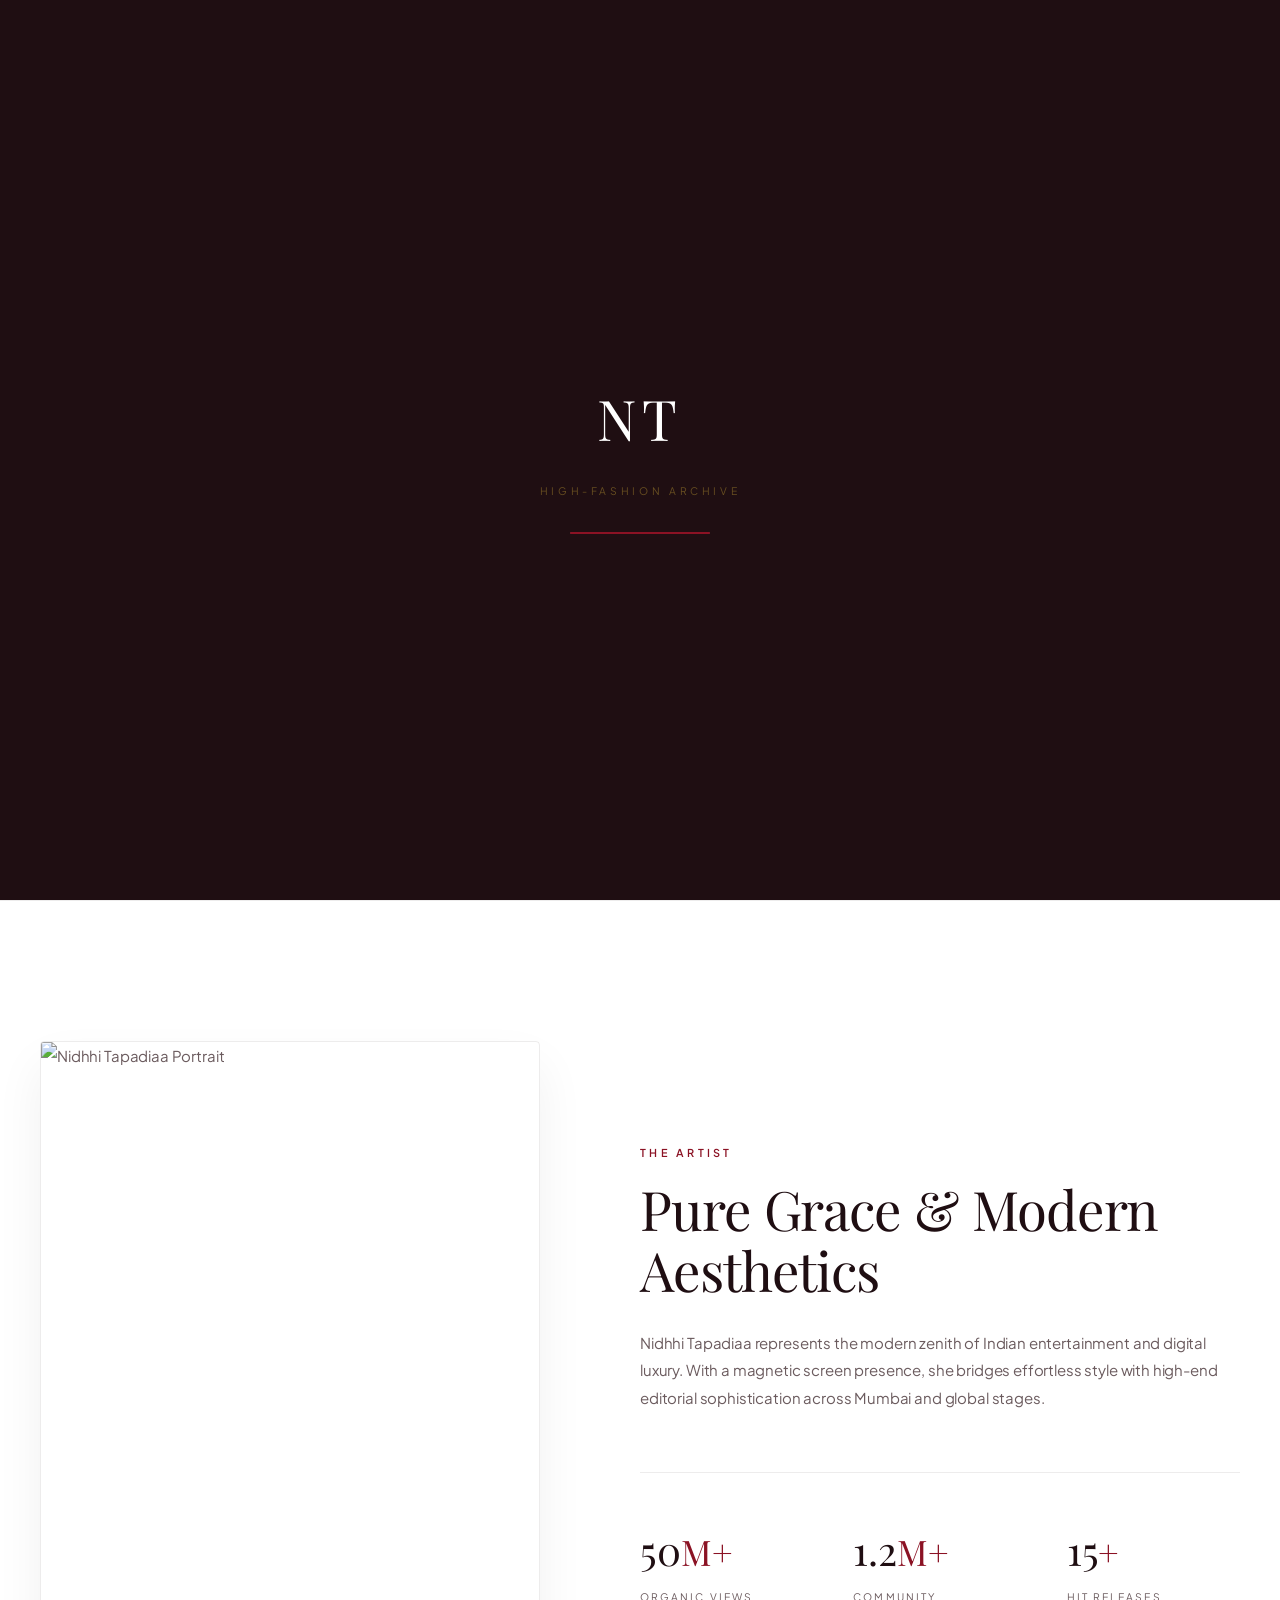
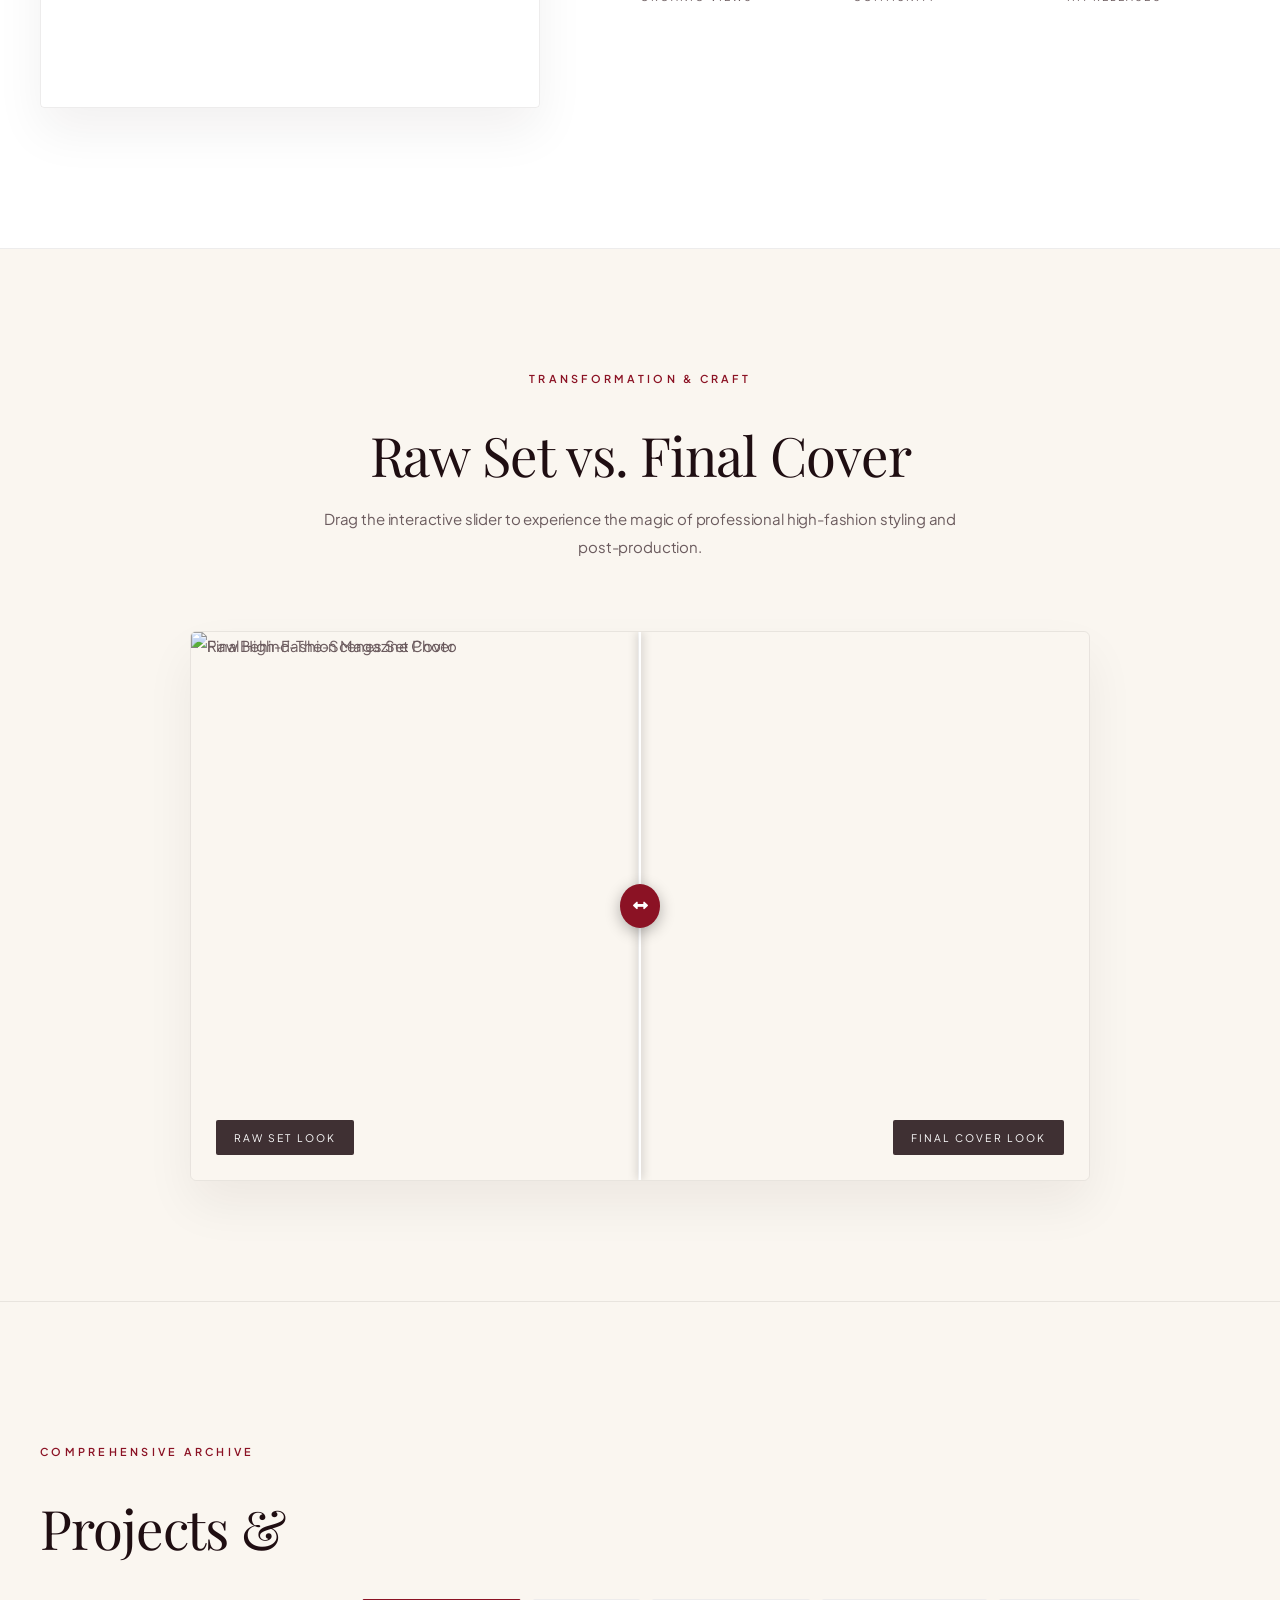
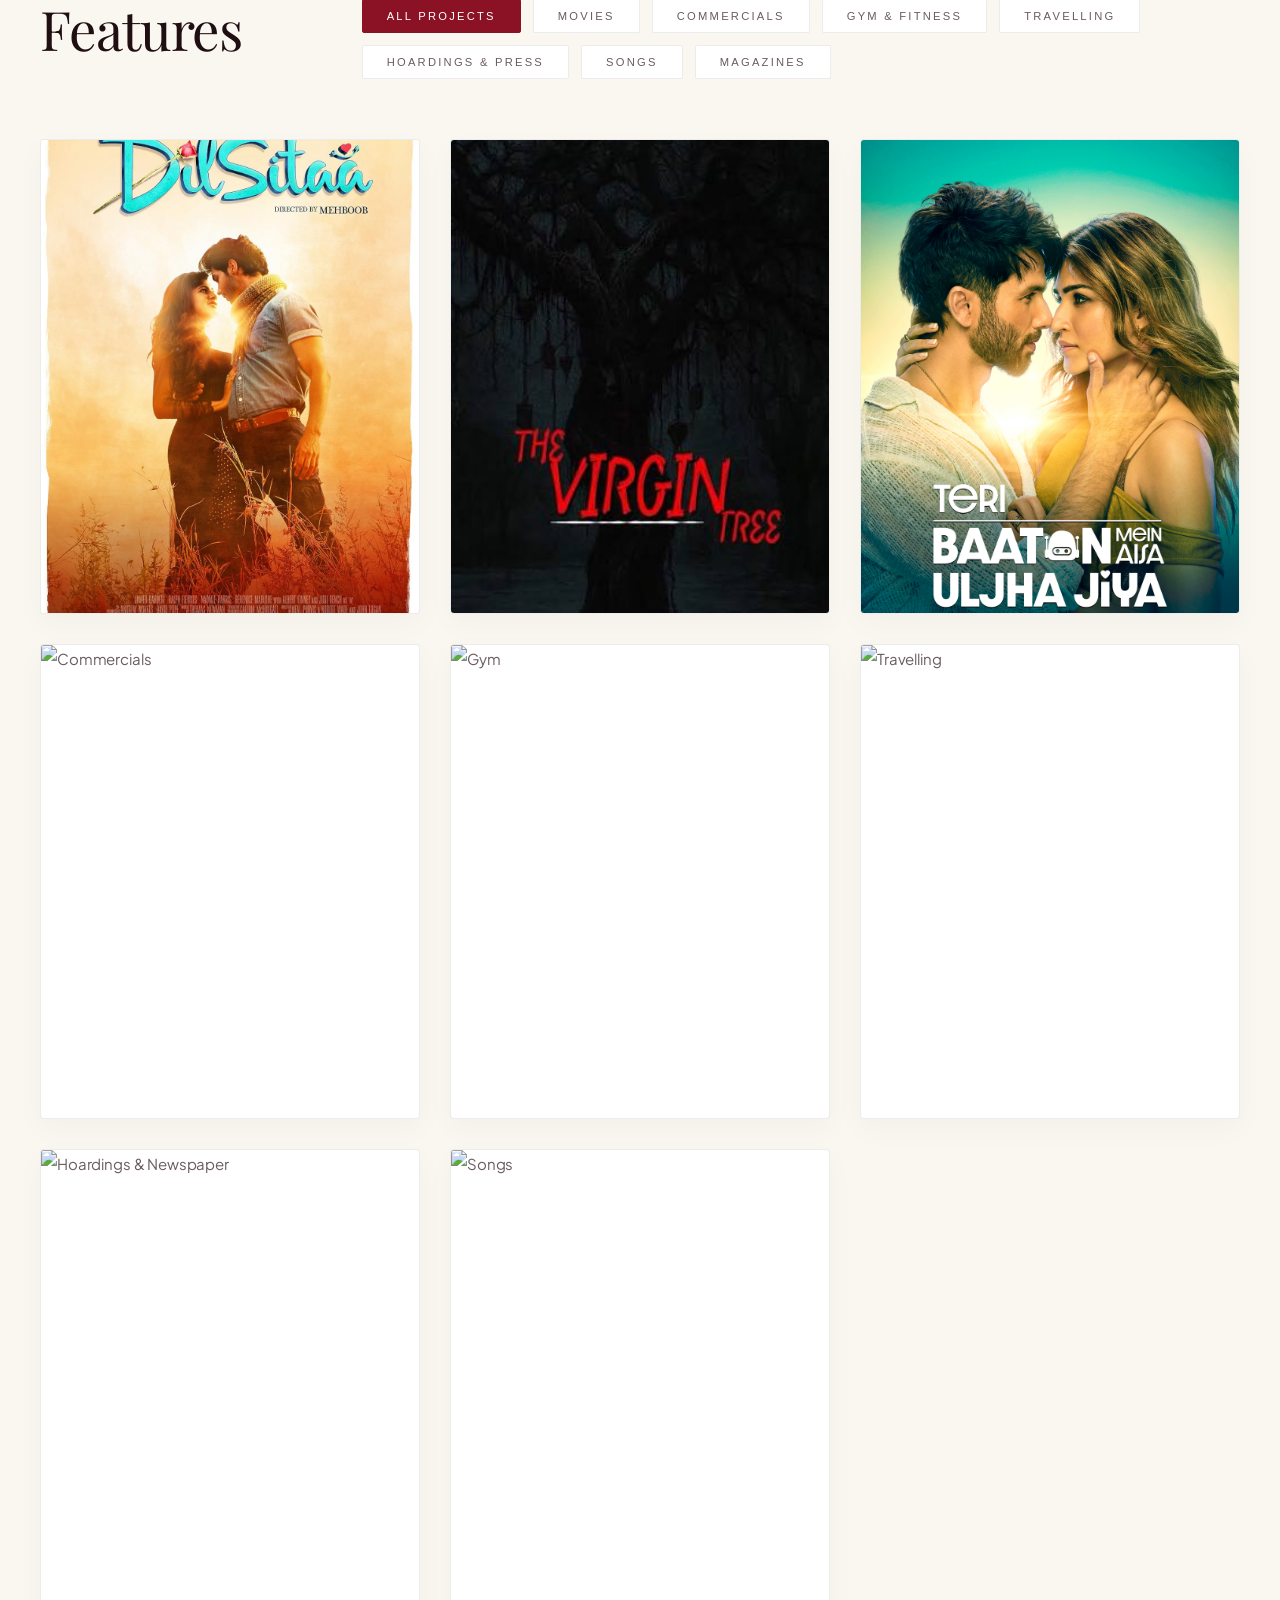
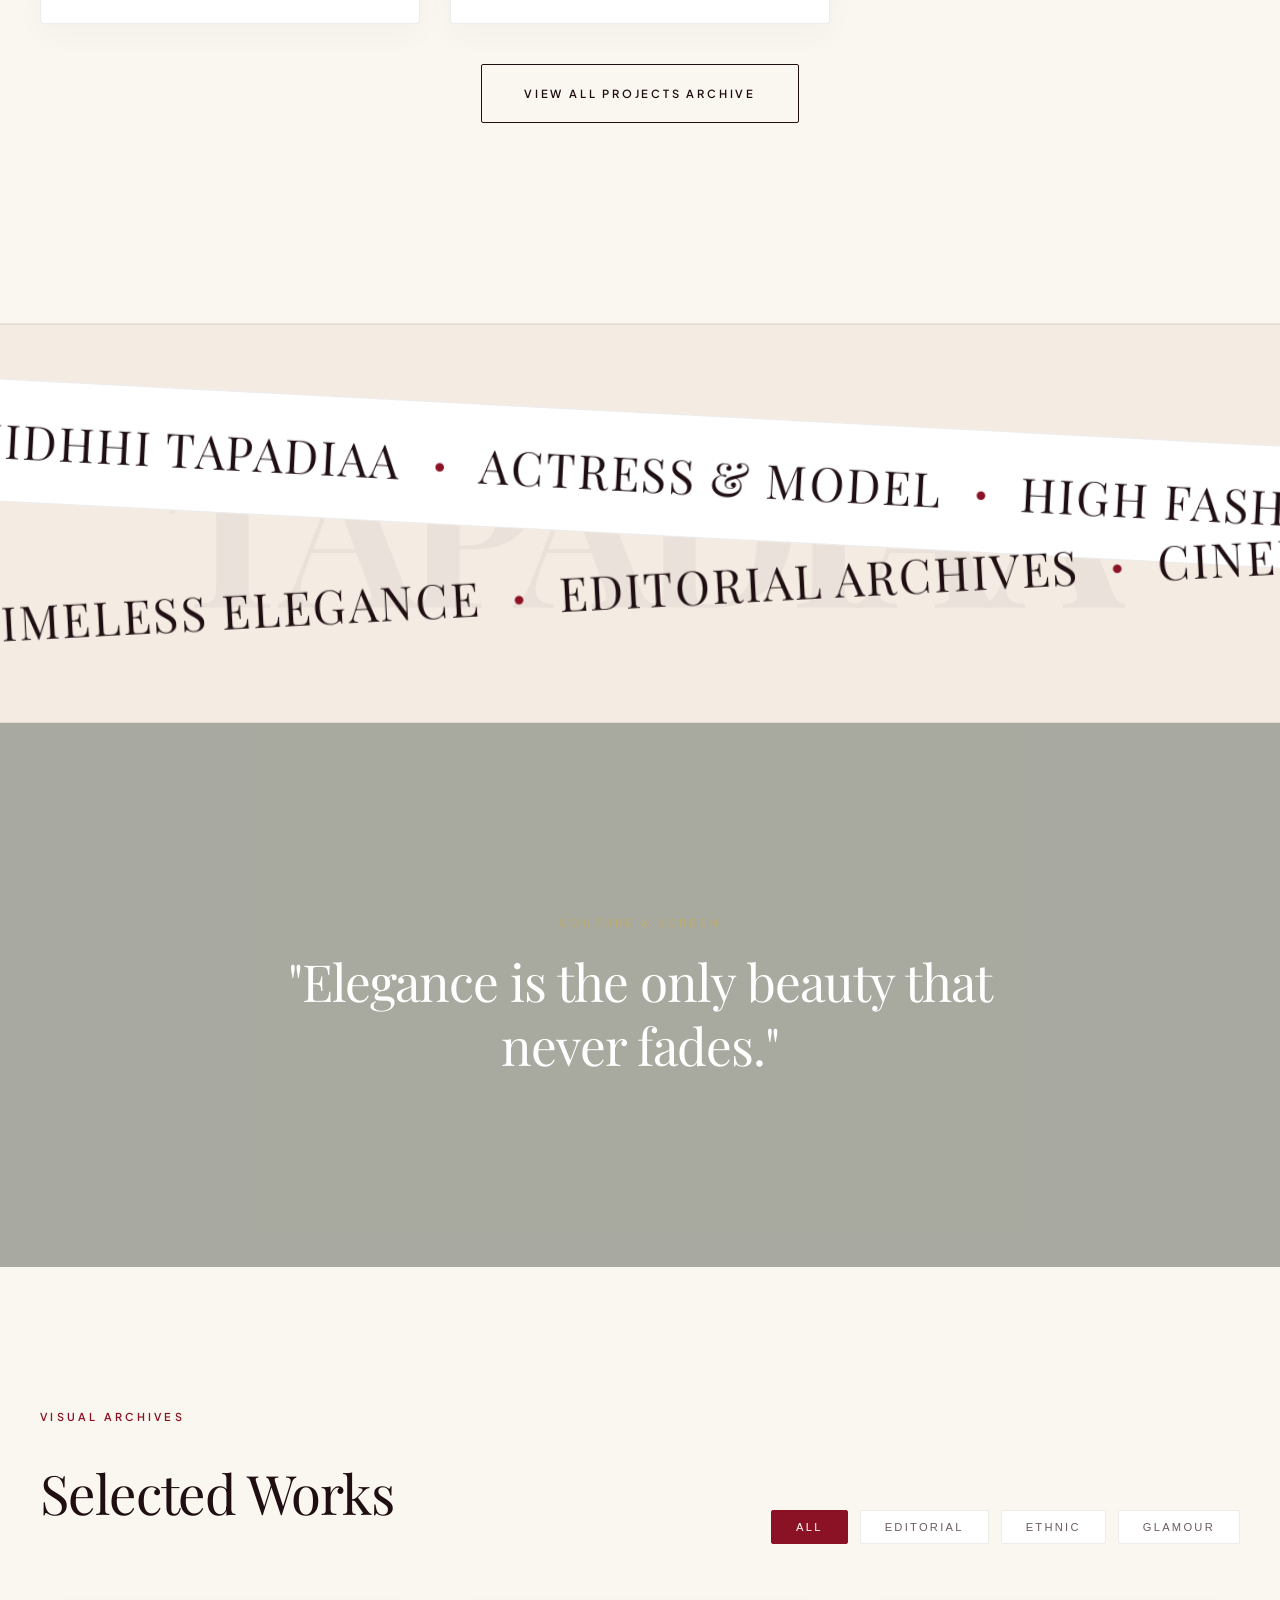
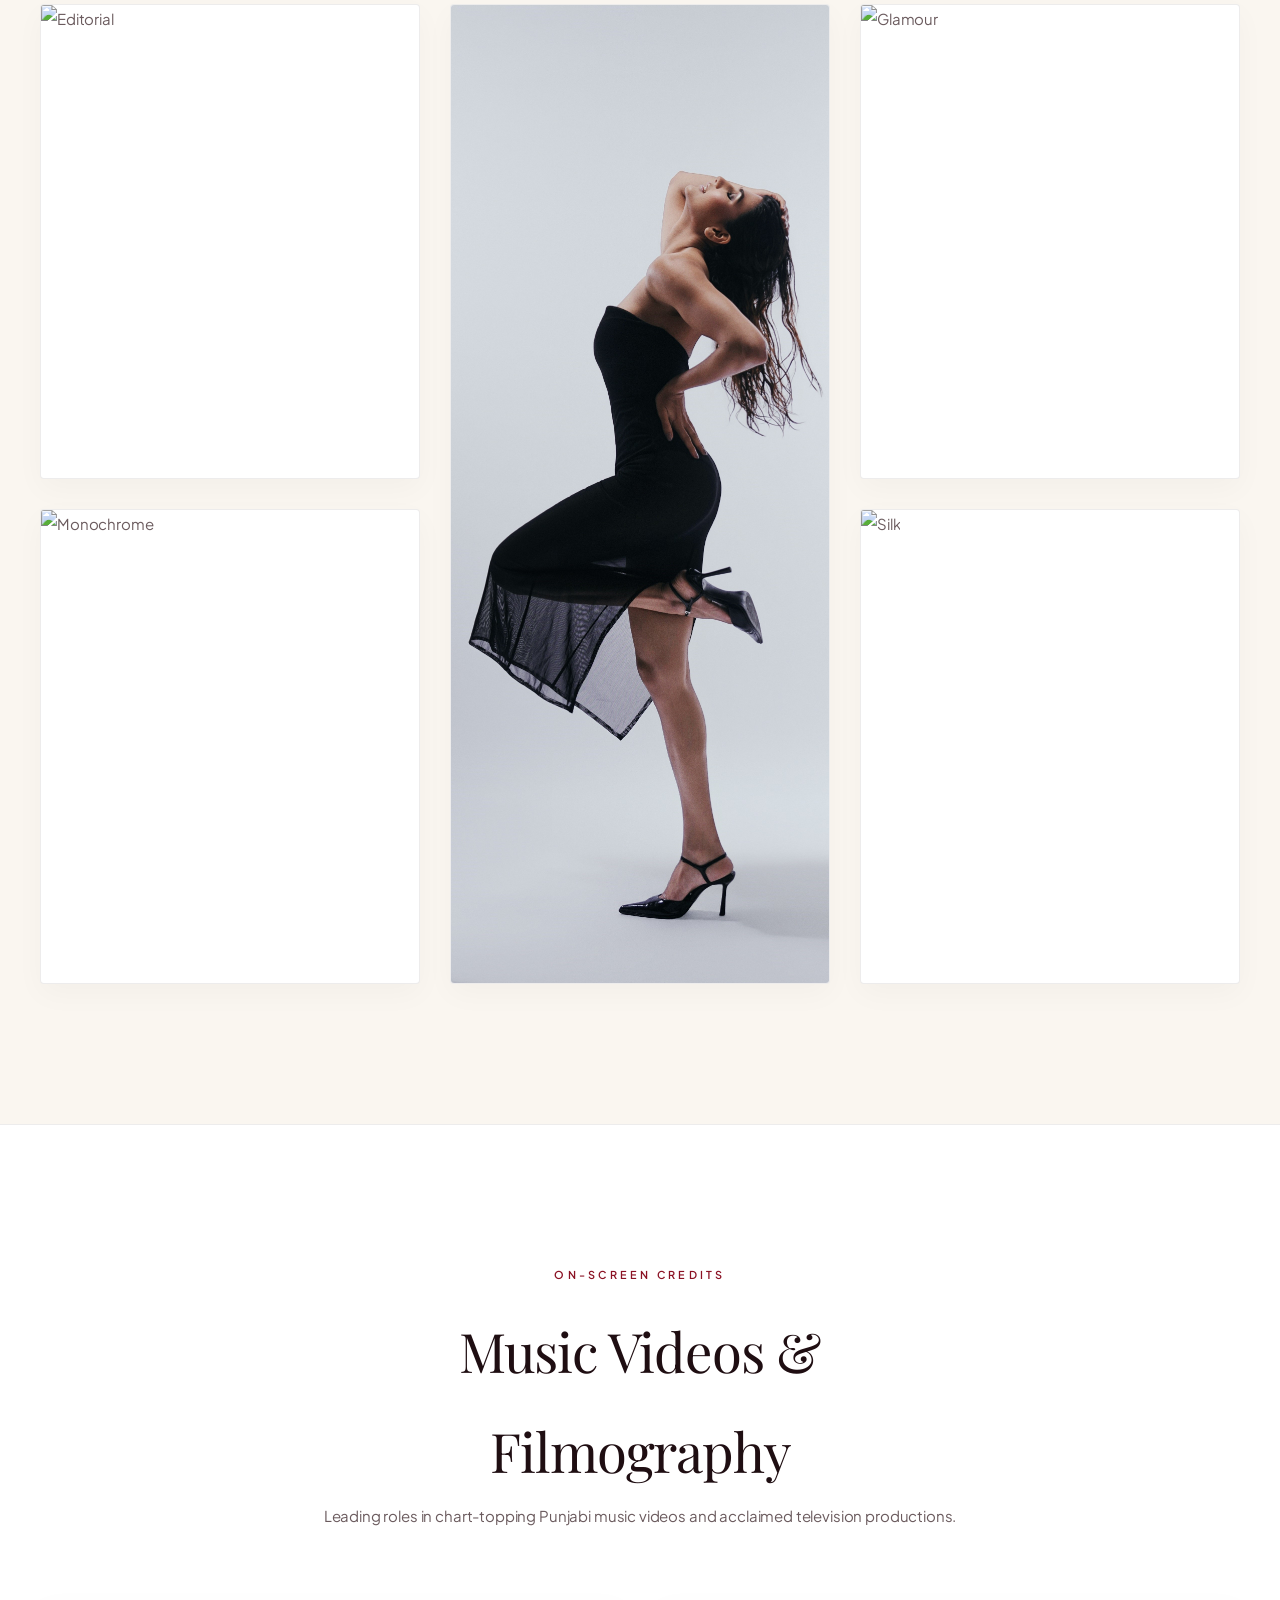
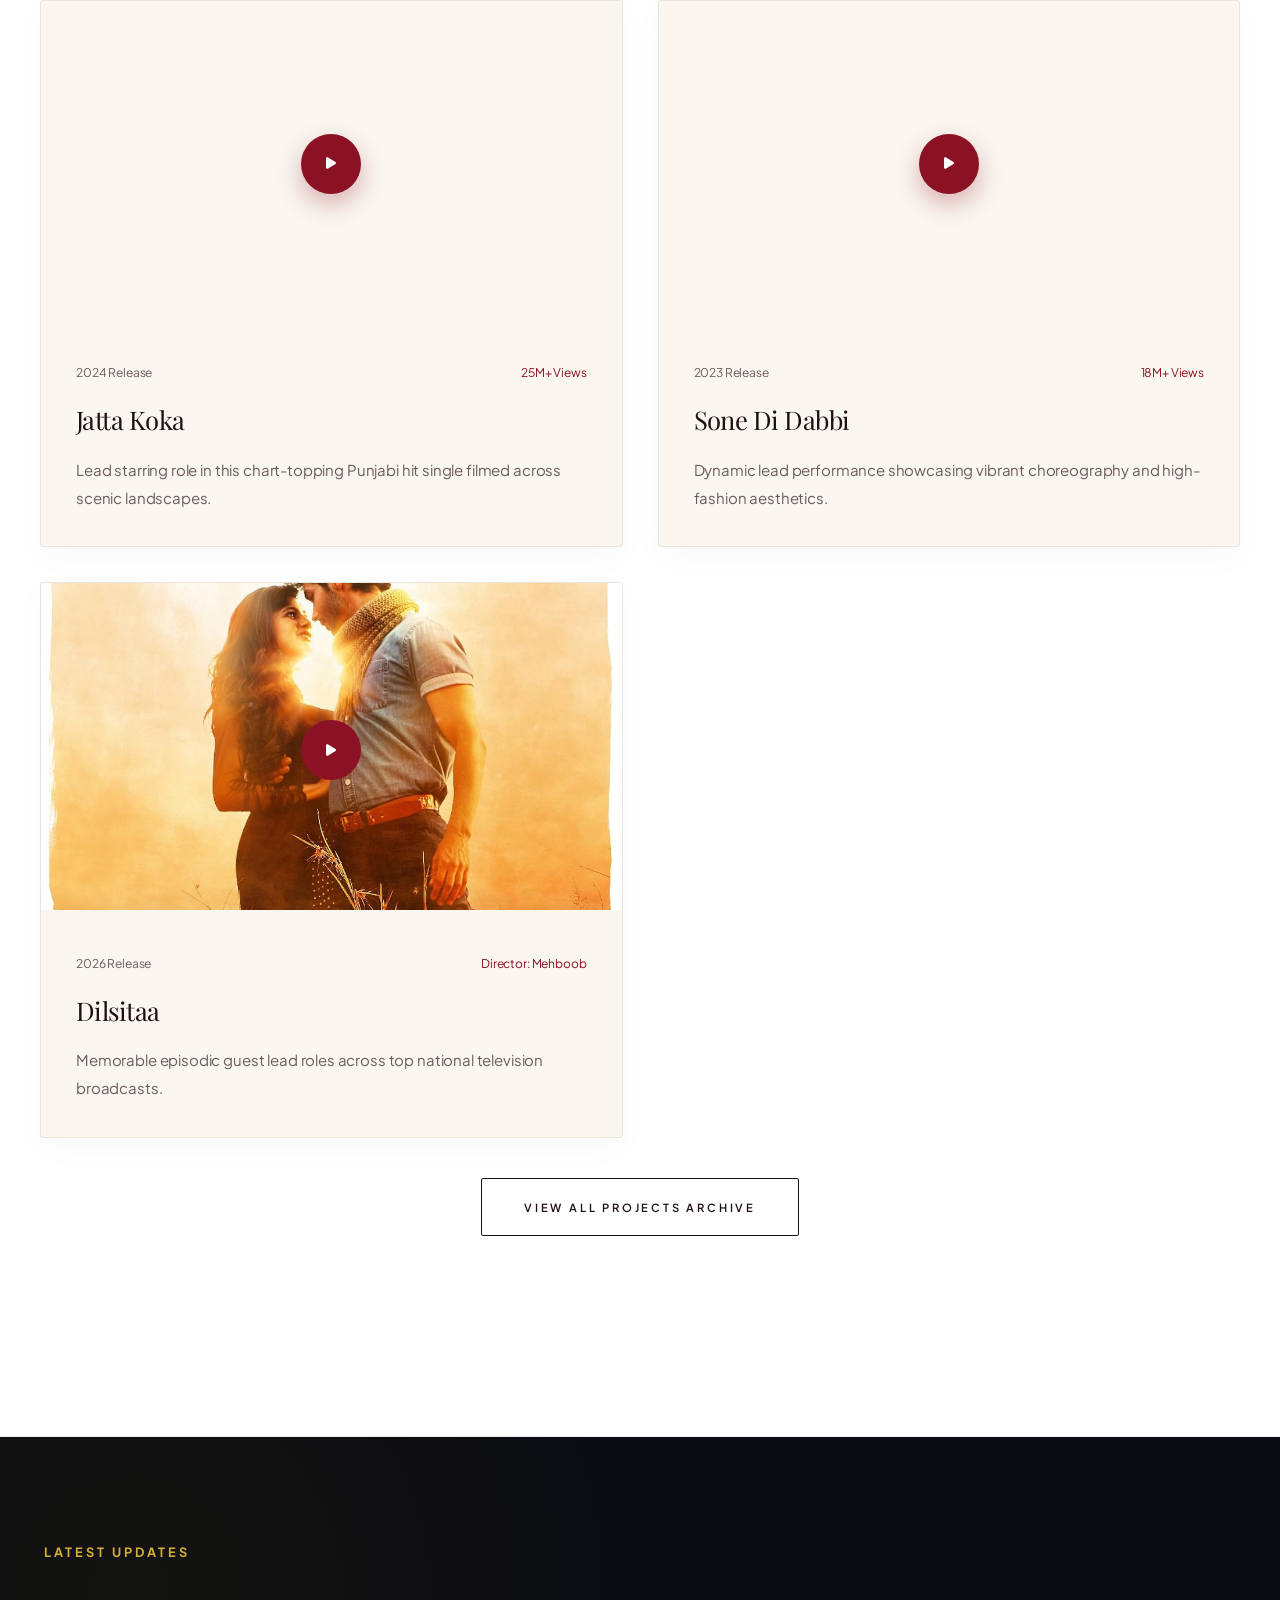
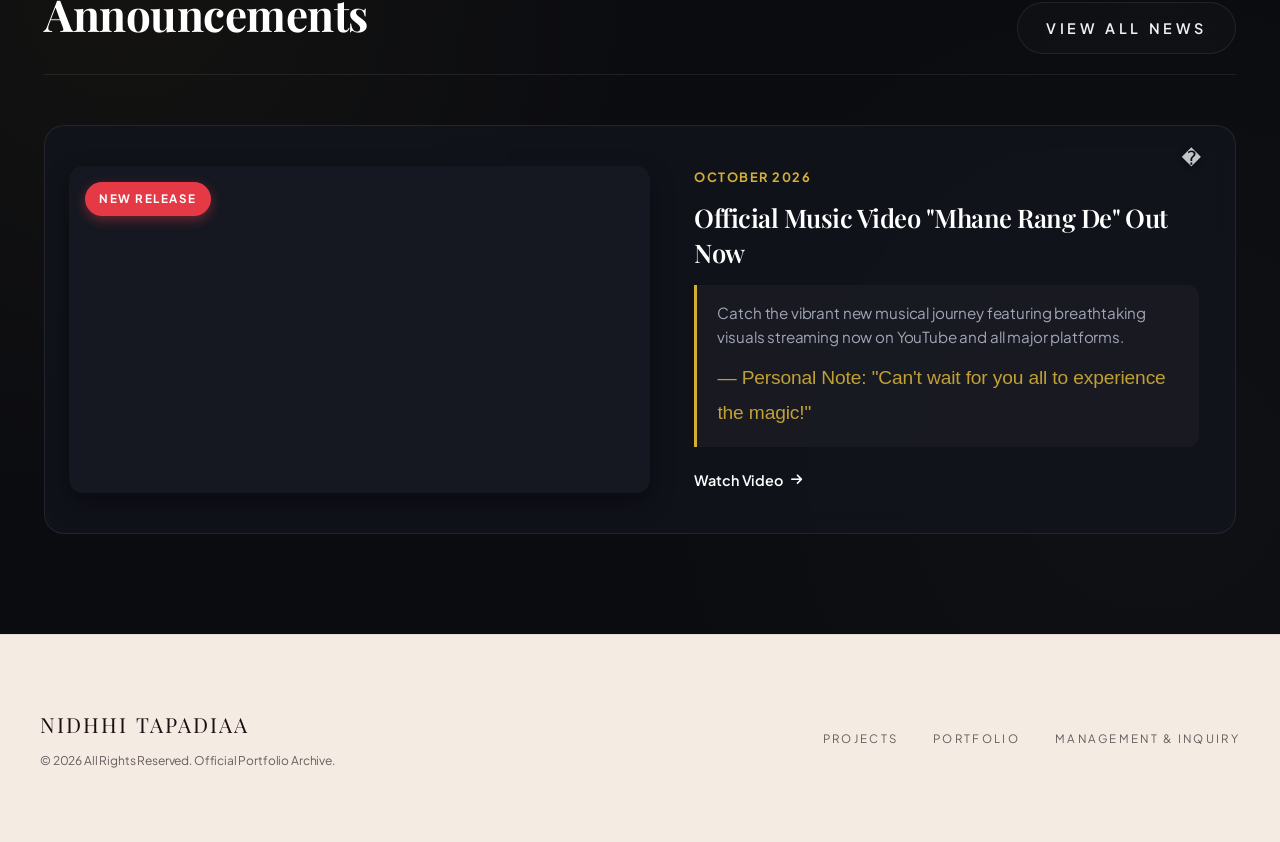
==== commit 4e2171f8: "Update website content" ====
--- a/index.html
+++ b/index.html
@@ -400,7 +400,7 @@
                 <div class="filmography-grid">
                     <div class="film-card gsap-film-card">
                         <div class="film-thumb">
-                            <img src="/Images/songs/image(5).jpg" alt="Jatta Koka">
+                            <iframe width="560" height="315" src="https://www.youtube.com/embed/xHUpoxhlW10?si=q_nIkqLm9EhfzXAA" title="YouTube video player" frameborder="0" allow="accelerometer; autoplay; clipboard-write; encrypted-media; gyroscope; picture-in-picture; web-share" referrerpolicy="strict-origin-when-cross-origin" allowfullscreen></iframe>
                             <button class="play-trigger magnetic-element" onclick="openVideoModal('Jatta Koka - Official Music Video')">
                                 <i class="fas fa-play"></i>
                             </button>
@@ -417,7 +417,7 @@
 
                     <div class="film-card gsap-film-card">
                         <div class="film-thumb">
-                            <img src="/Images/songs/image(3).jpg" alt="Sone Di Dabbi">
+                            <iframe width="560" height="315" src="https://www.youtube.com/embed/L3u6rGTs2yE?si=zFfsb4rGCdOO_h2c" title="YouTube video player" frameborder="0" allow="accelerometer; autoplay; clipboard-write; encrypted-media; gyroscope; picture-in-picture; web-share" referrerpolicy="strict-origin-when-cross-origin" allowfullscreen></iframe>
                             <button class="play-trigger magnetic-element" onclick="openVideoModal('Sone Di Dabbi - Official Music Video')">
                                 <i class="fas fa-play"></i>
                             </button>
--- a/style.css
+++ b/style.css
@@ -476,15 +476,22 @@
 }
 
 .top-img {
-    width: 50%;
+    position: absolute;
+    top: 0;
+    left: 0;
+    height: 100%;
+    width: 50%; /* Controlled dynamically by JS drag logic */
     overflow: hidden;
     border-right: 2px solid var(--surface-white);
     z-index: 2;
 }
 
 .top-img img {
-    width: 900px;
-    max-width: none;
+    position: absolute;
+    top: 0;
+    left: 0;
+    width: 100vw; /* Matches viewport width to prevent image squishing */
+    max-width: 900px; /* Restores container max bound on desktop */
     height: 100%;
     object-fit: cover;
 }
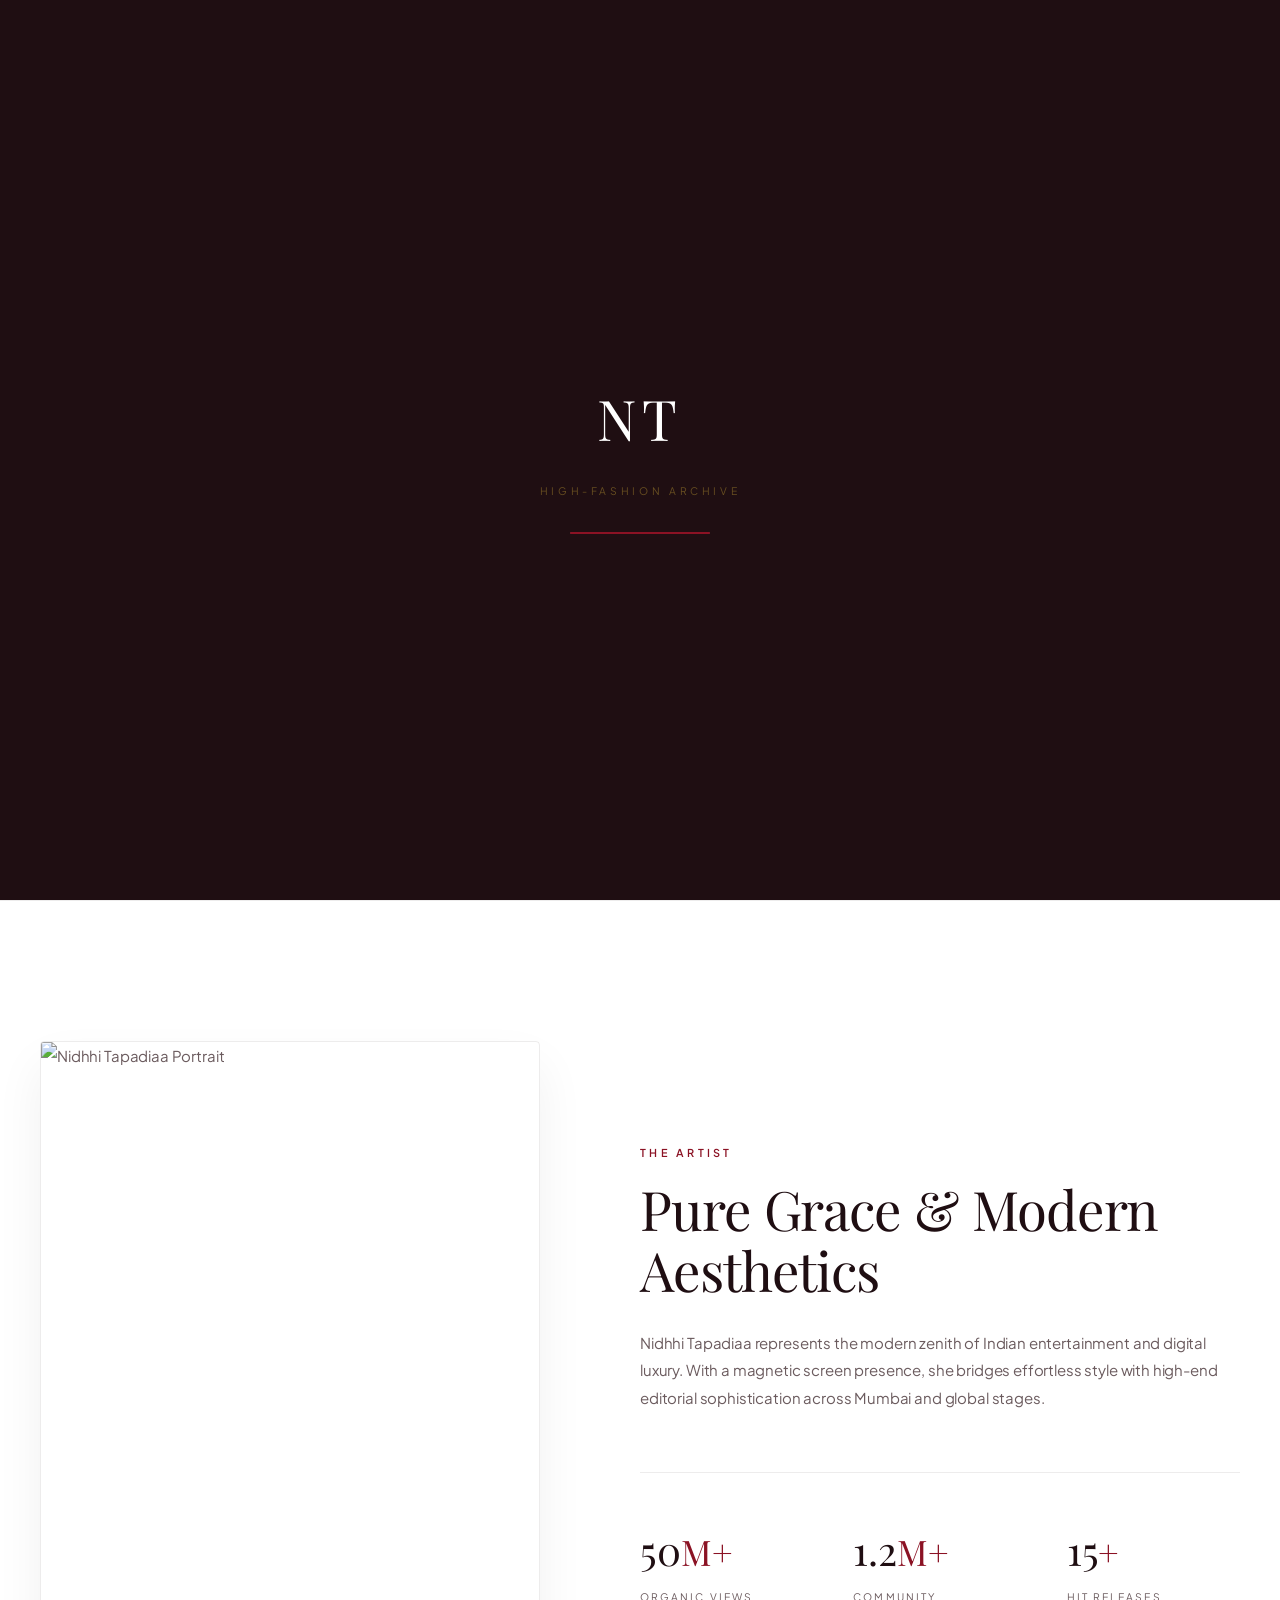
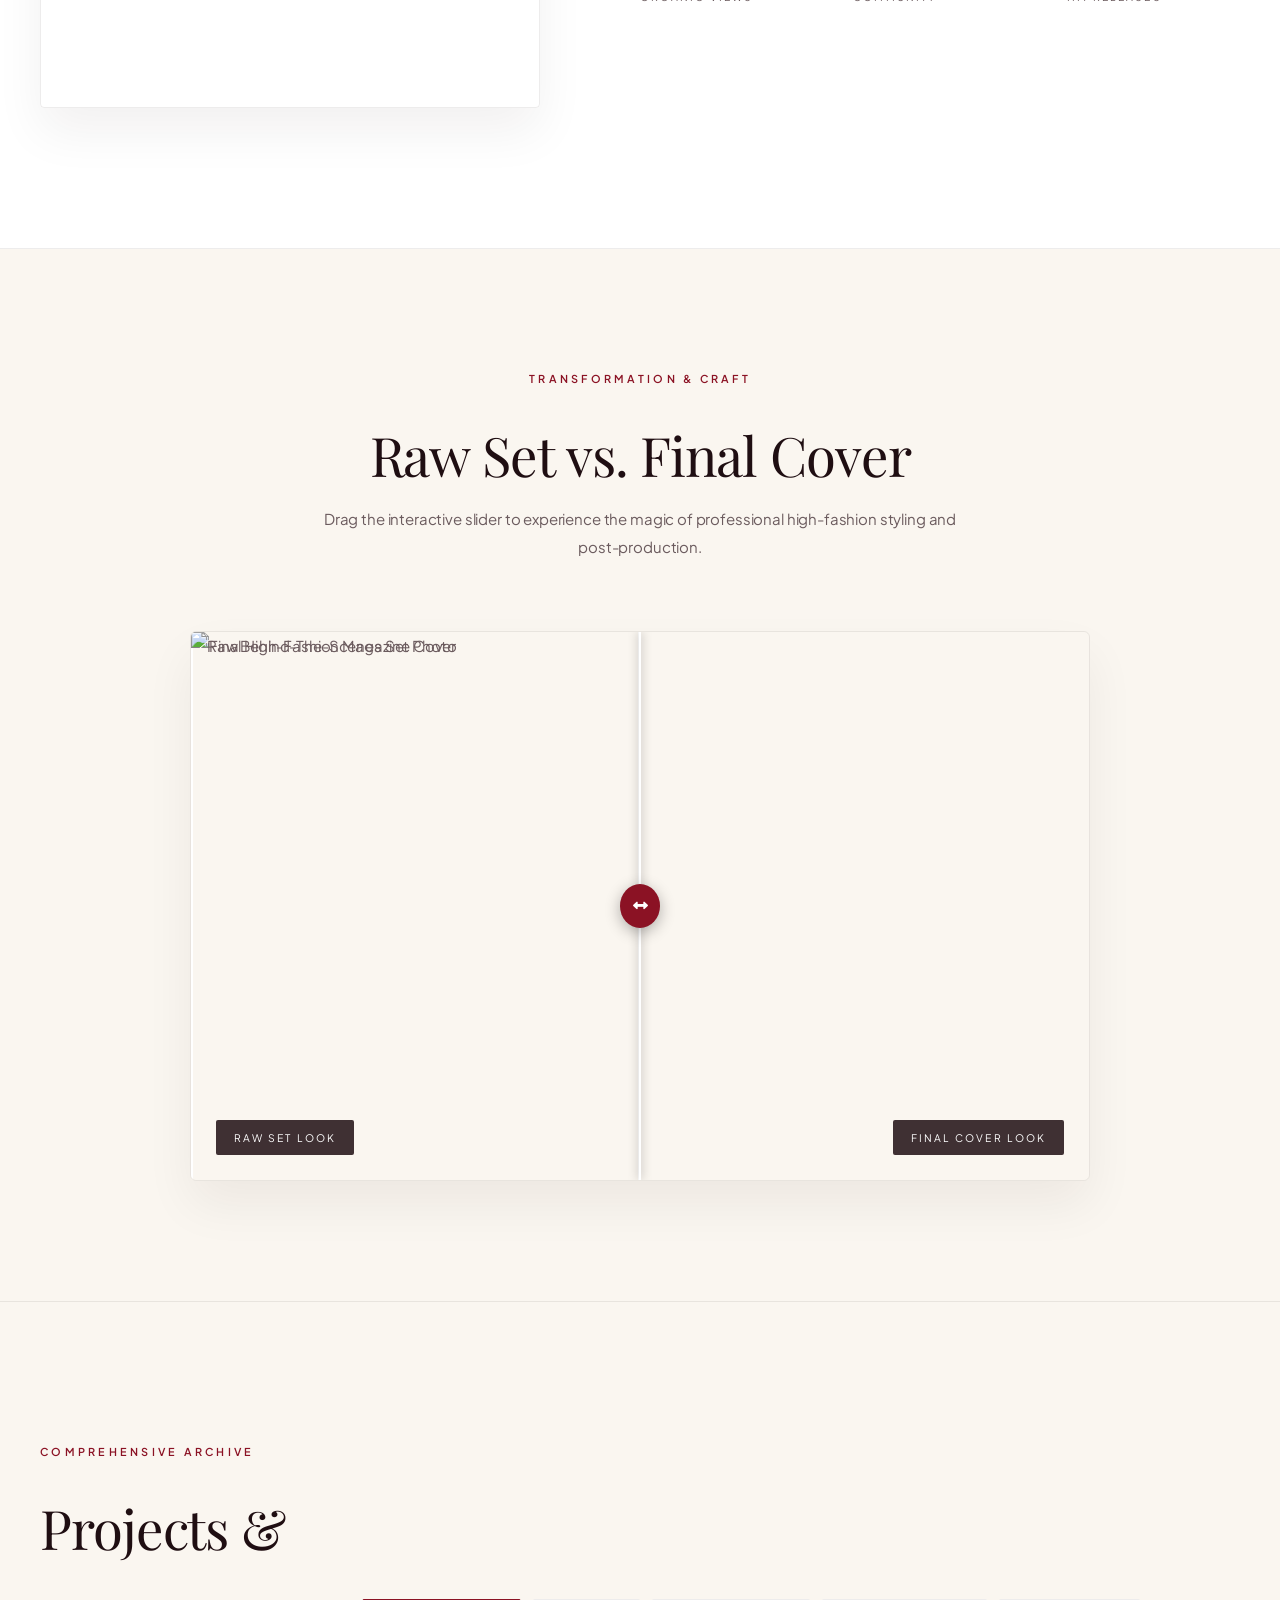
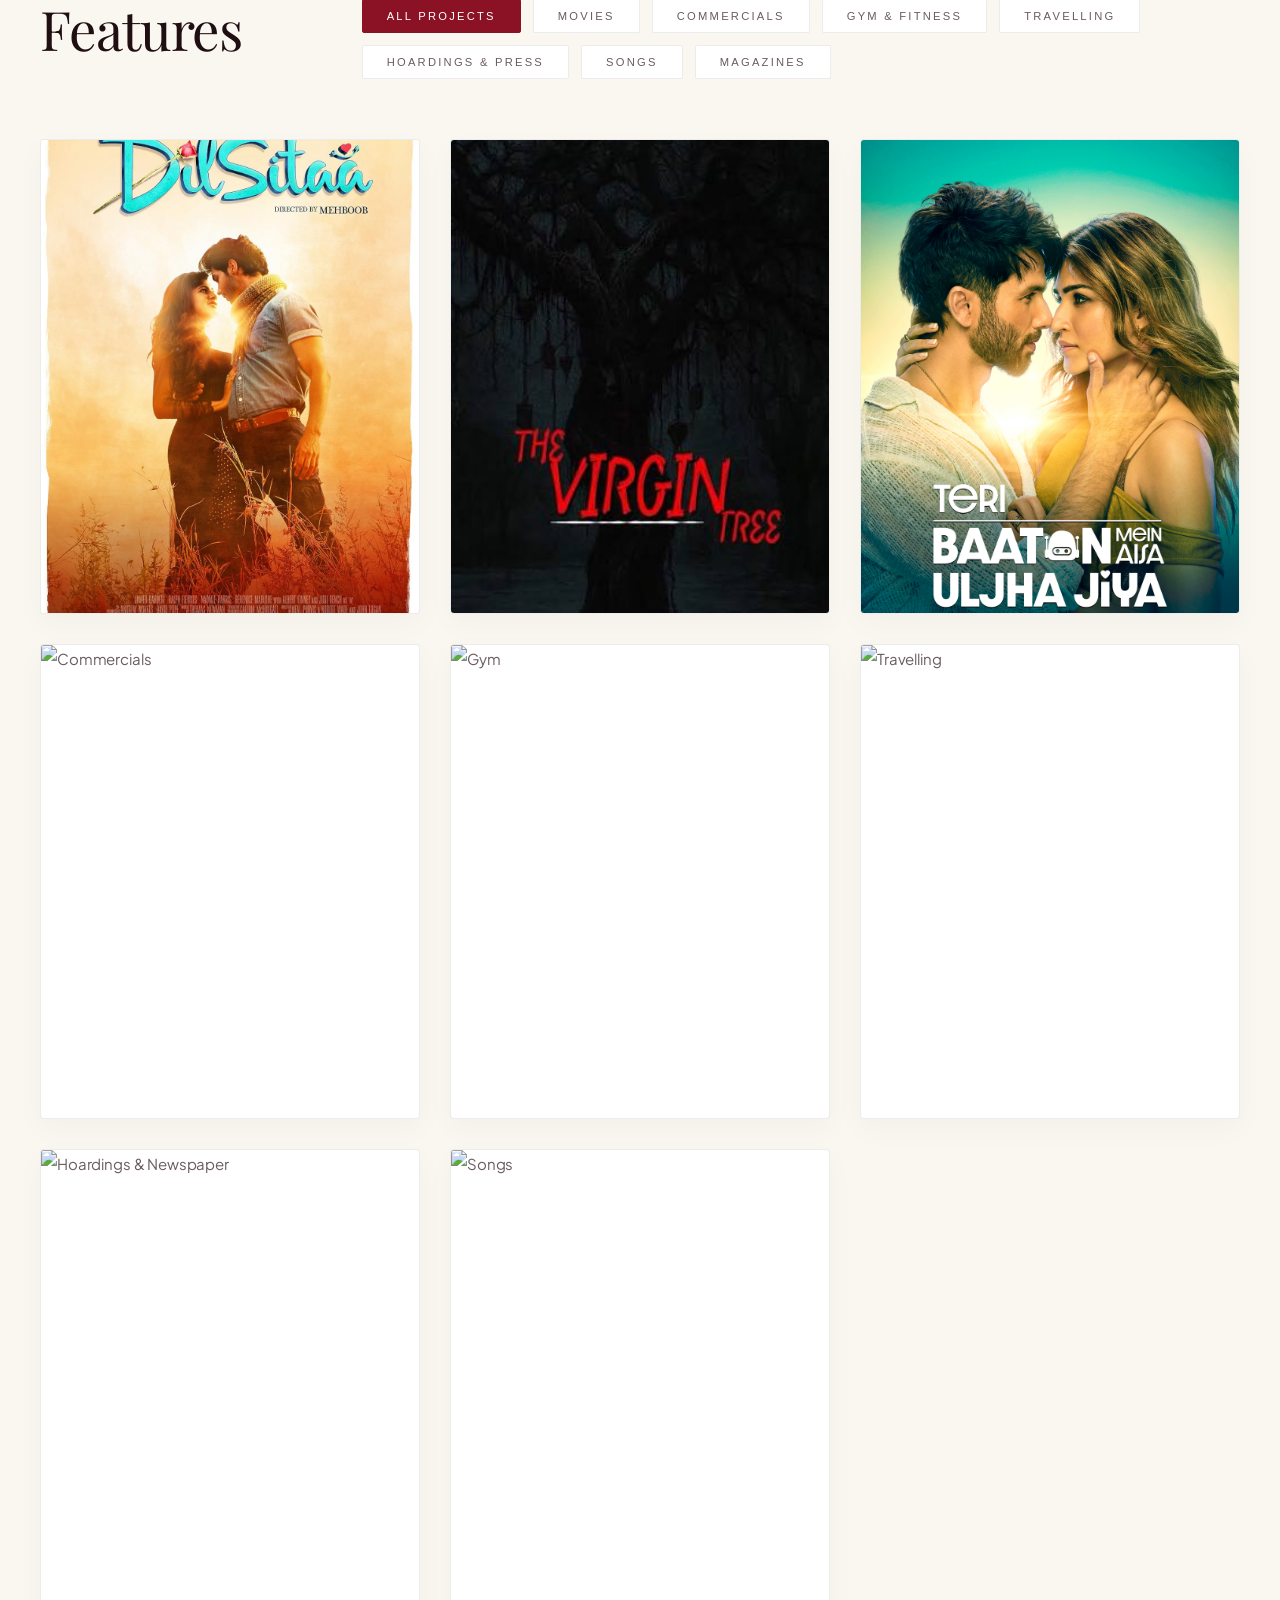
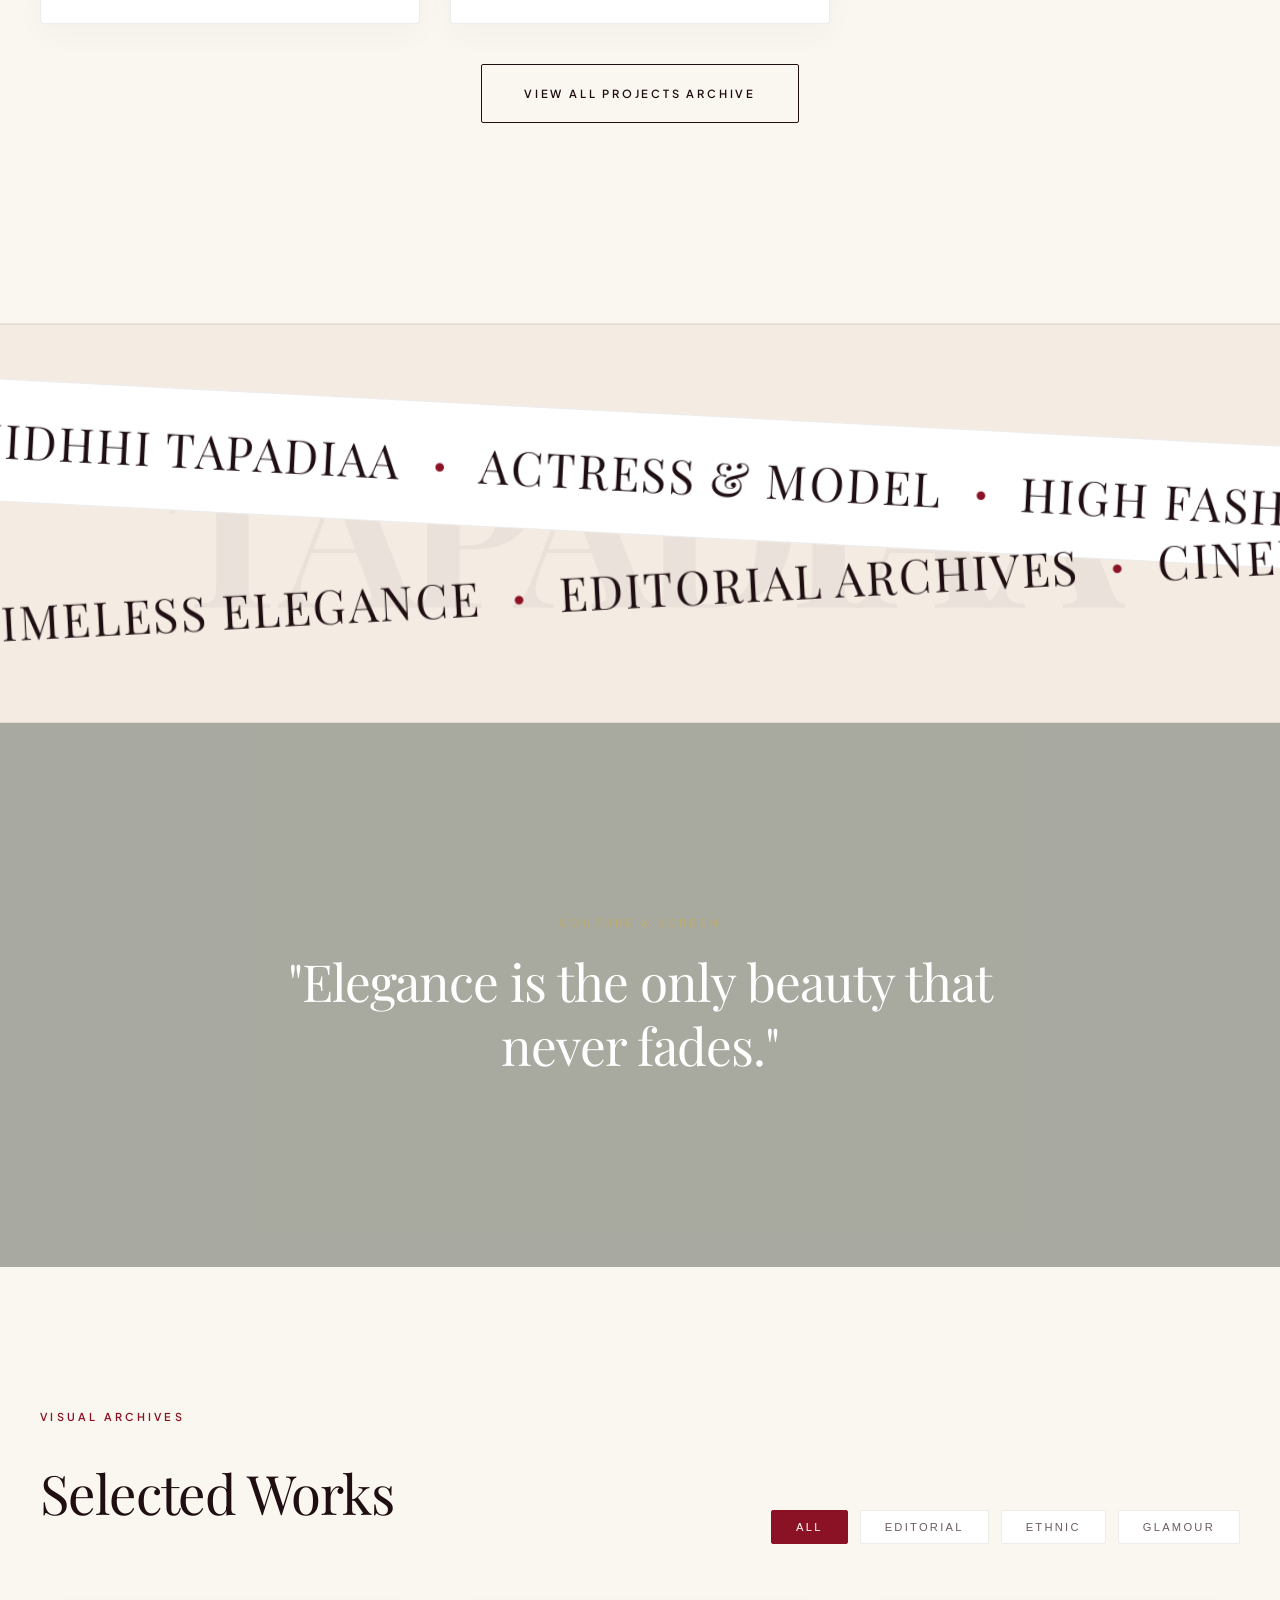
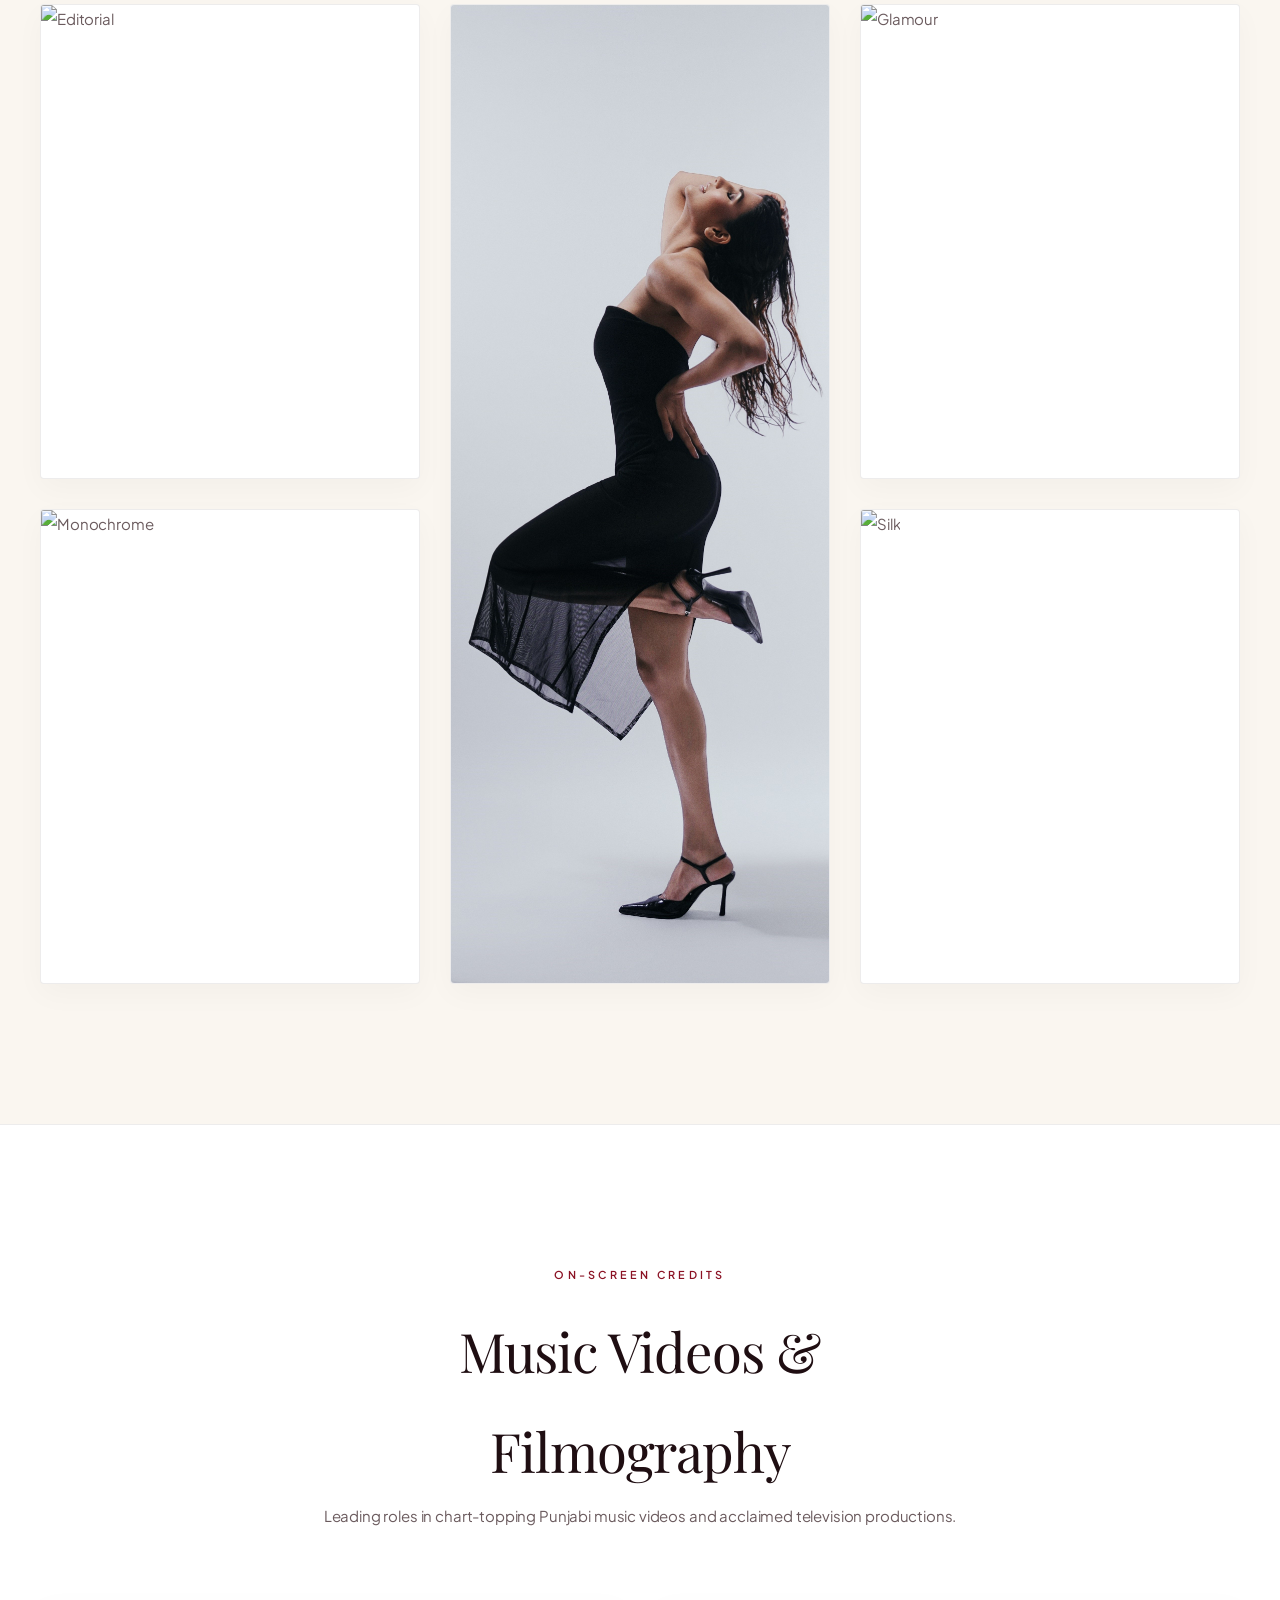
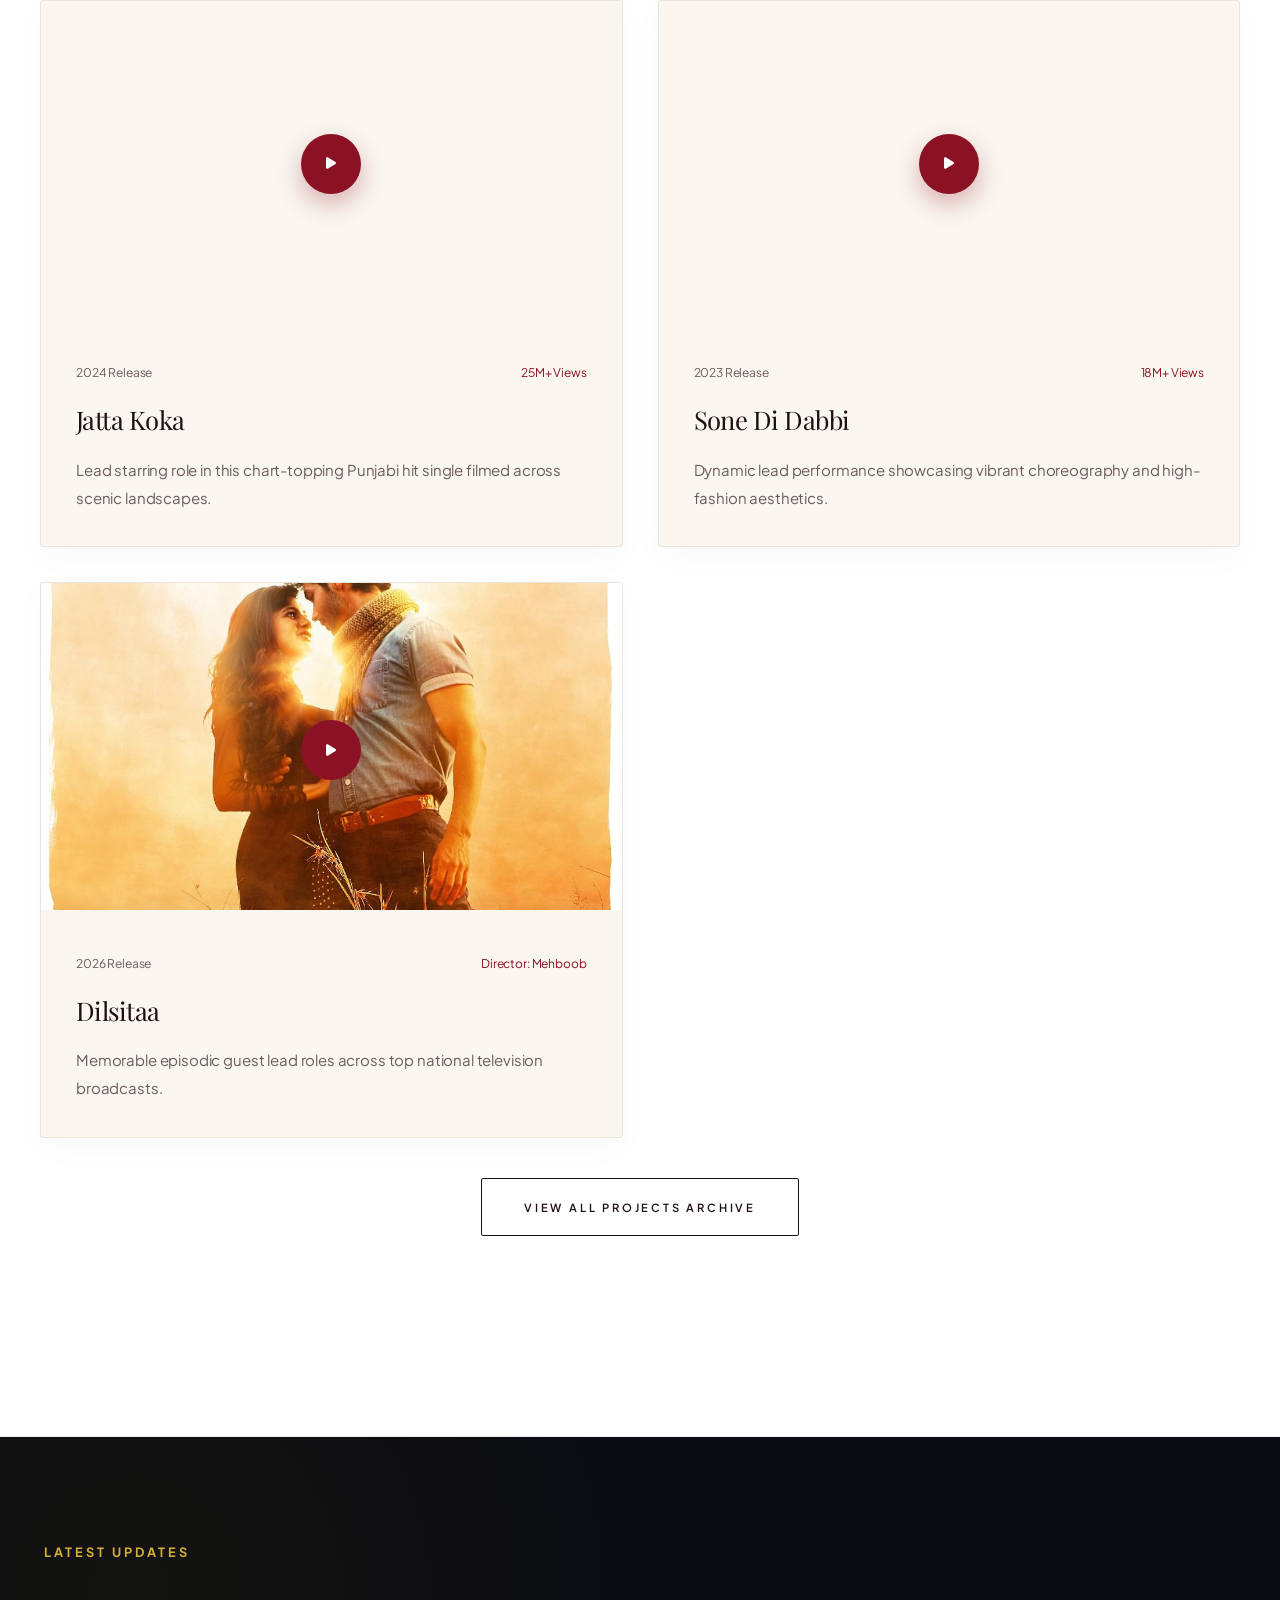
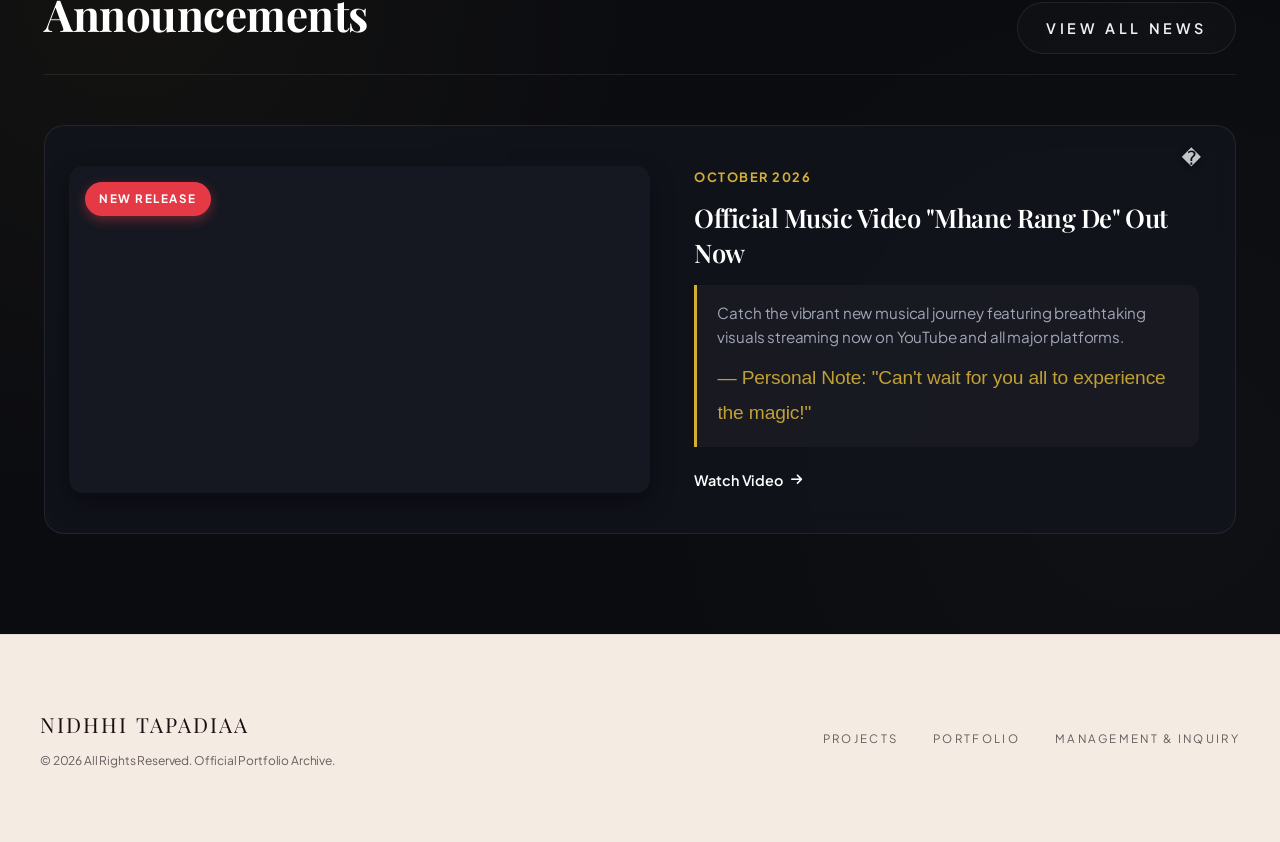
==== commit 27cfb01f: "Update website content" ====
--- a/index.html
+++ b/index.html
@@ -302,6 +302,7 @@
                     <span>NIDHHI TAPADIAA</span><span class="bullet">•</span>
                     <span>ACTRESS & MODEL</span><span class="bullet">•</span>
                     <span>HIGH FASHION</span><span class="bullet">•</span>
+                    
                 </div>
             </div>
             <div class="marquee-row marquee-left">
--- a/style.css
+++ b/style.css
@@ -486,6 +486,13 @@
     z-index: 2;
 }
 
+.base-img {
+    border-left: 2px solid var(--surface-white);
+    z-index: 2;
+    height: 100%;
+    width: 100%;
+}
+
 .top-img img {
     position: absolute;
     top: 0;
@@ -495,6 +502,9 @@
     height: 100%;
     object-fit: cover;
 }
+
+
+
 
 .img-badge {
     position: absolute;
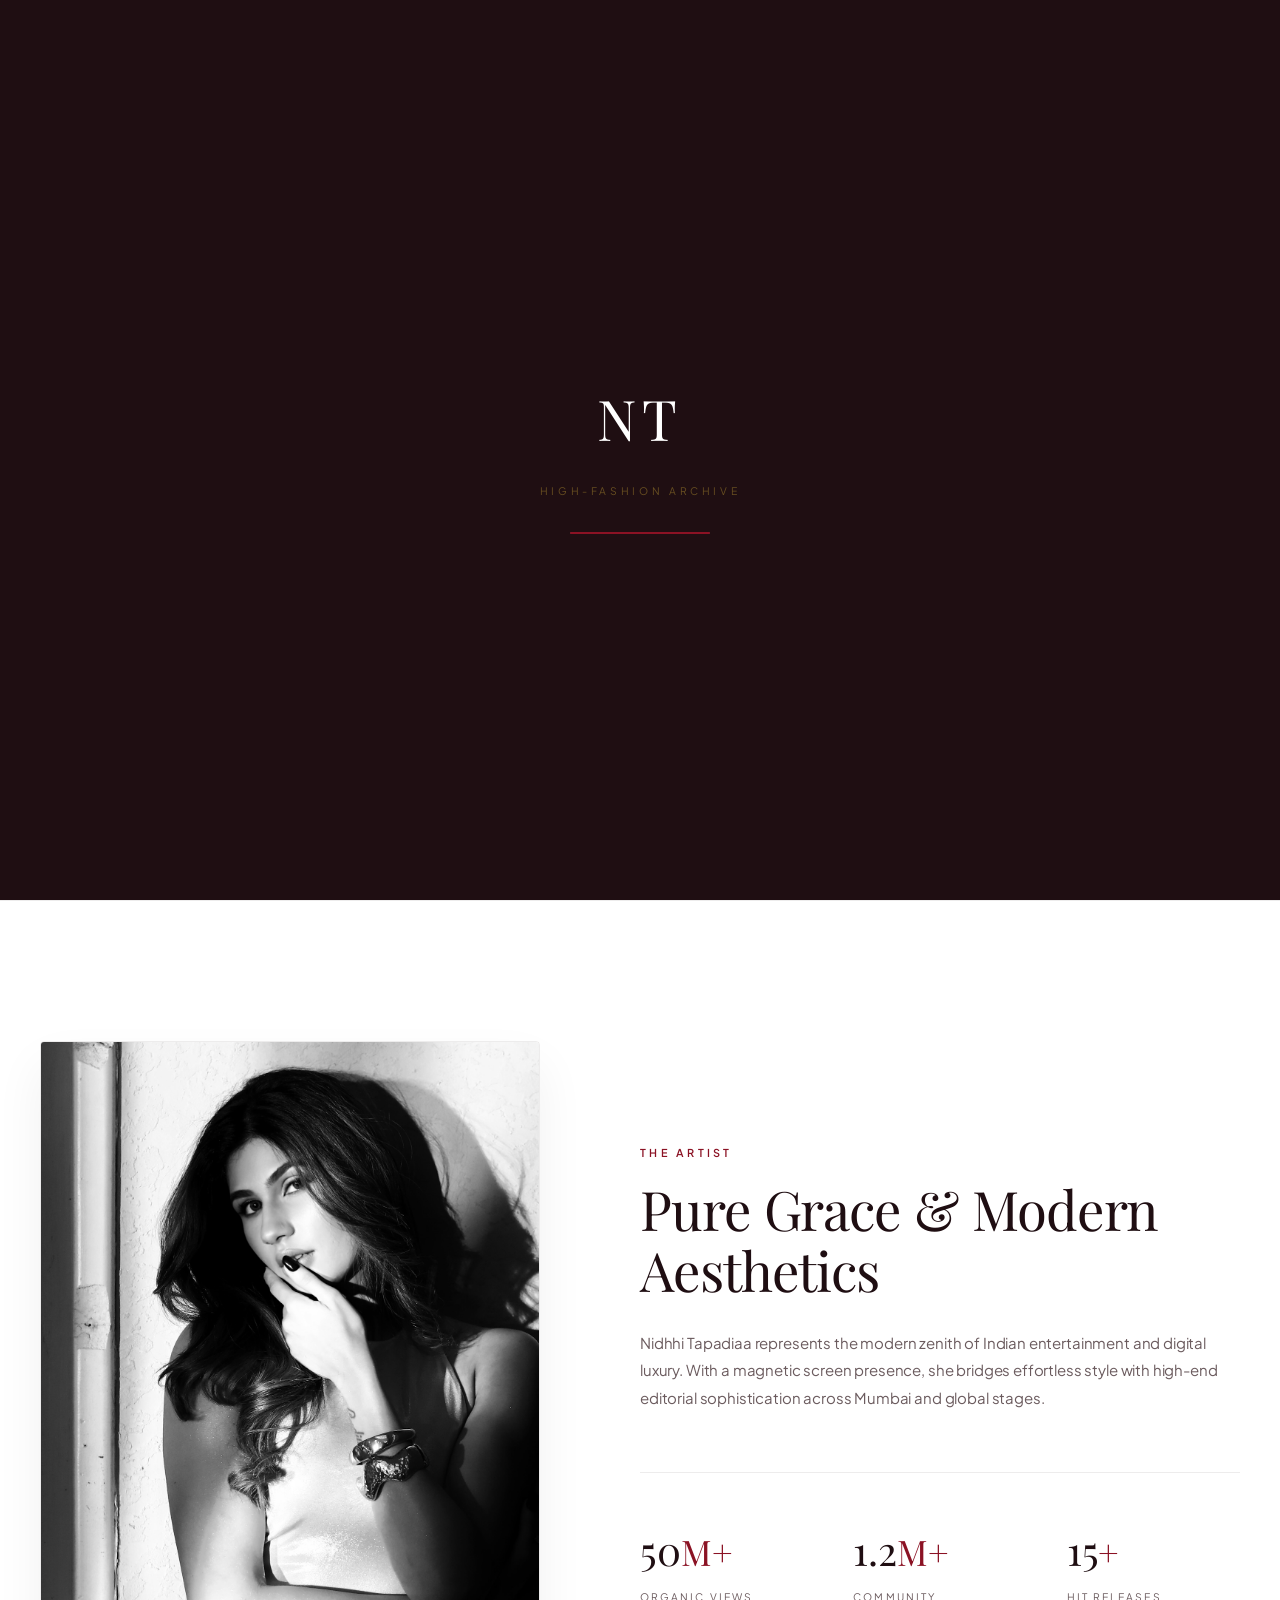
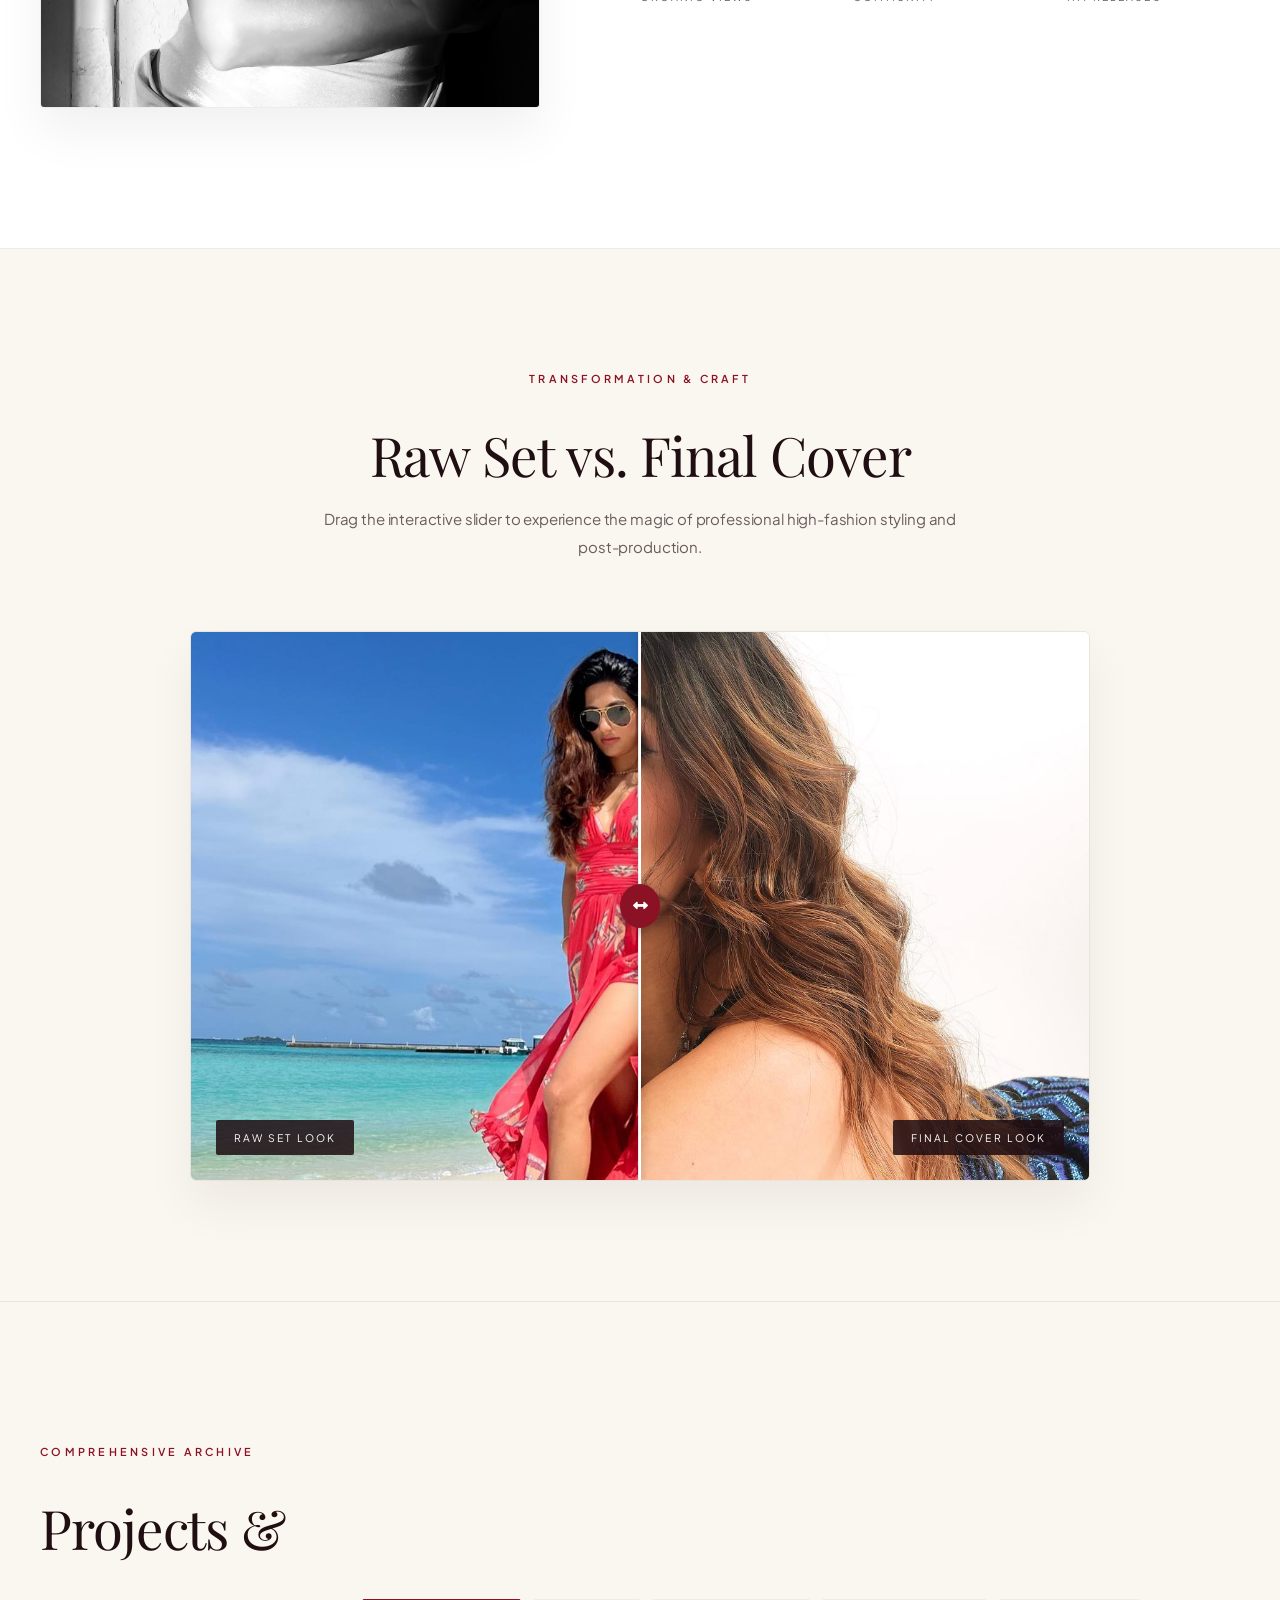
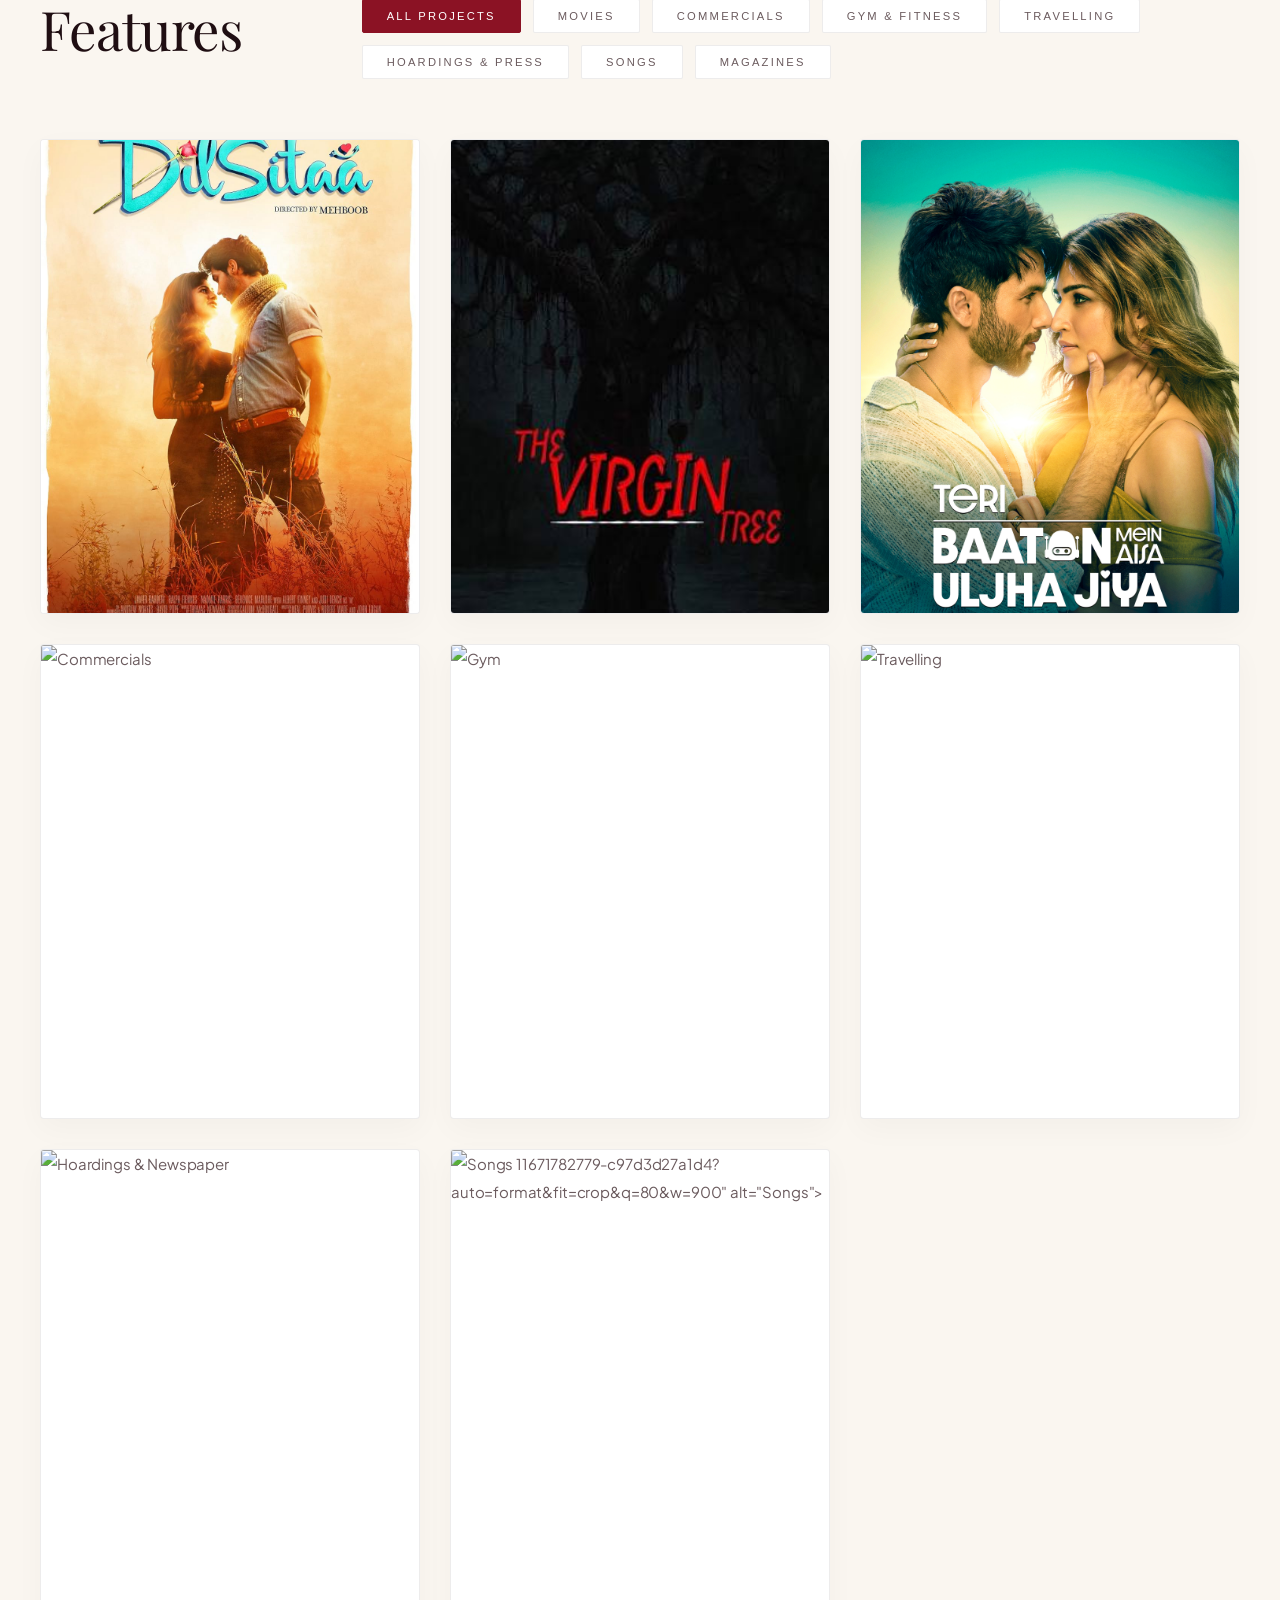
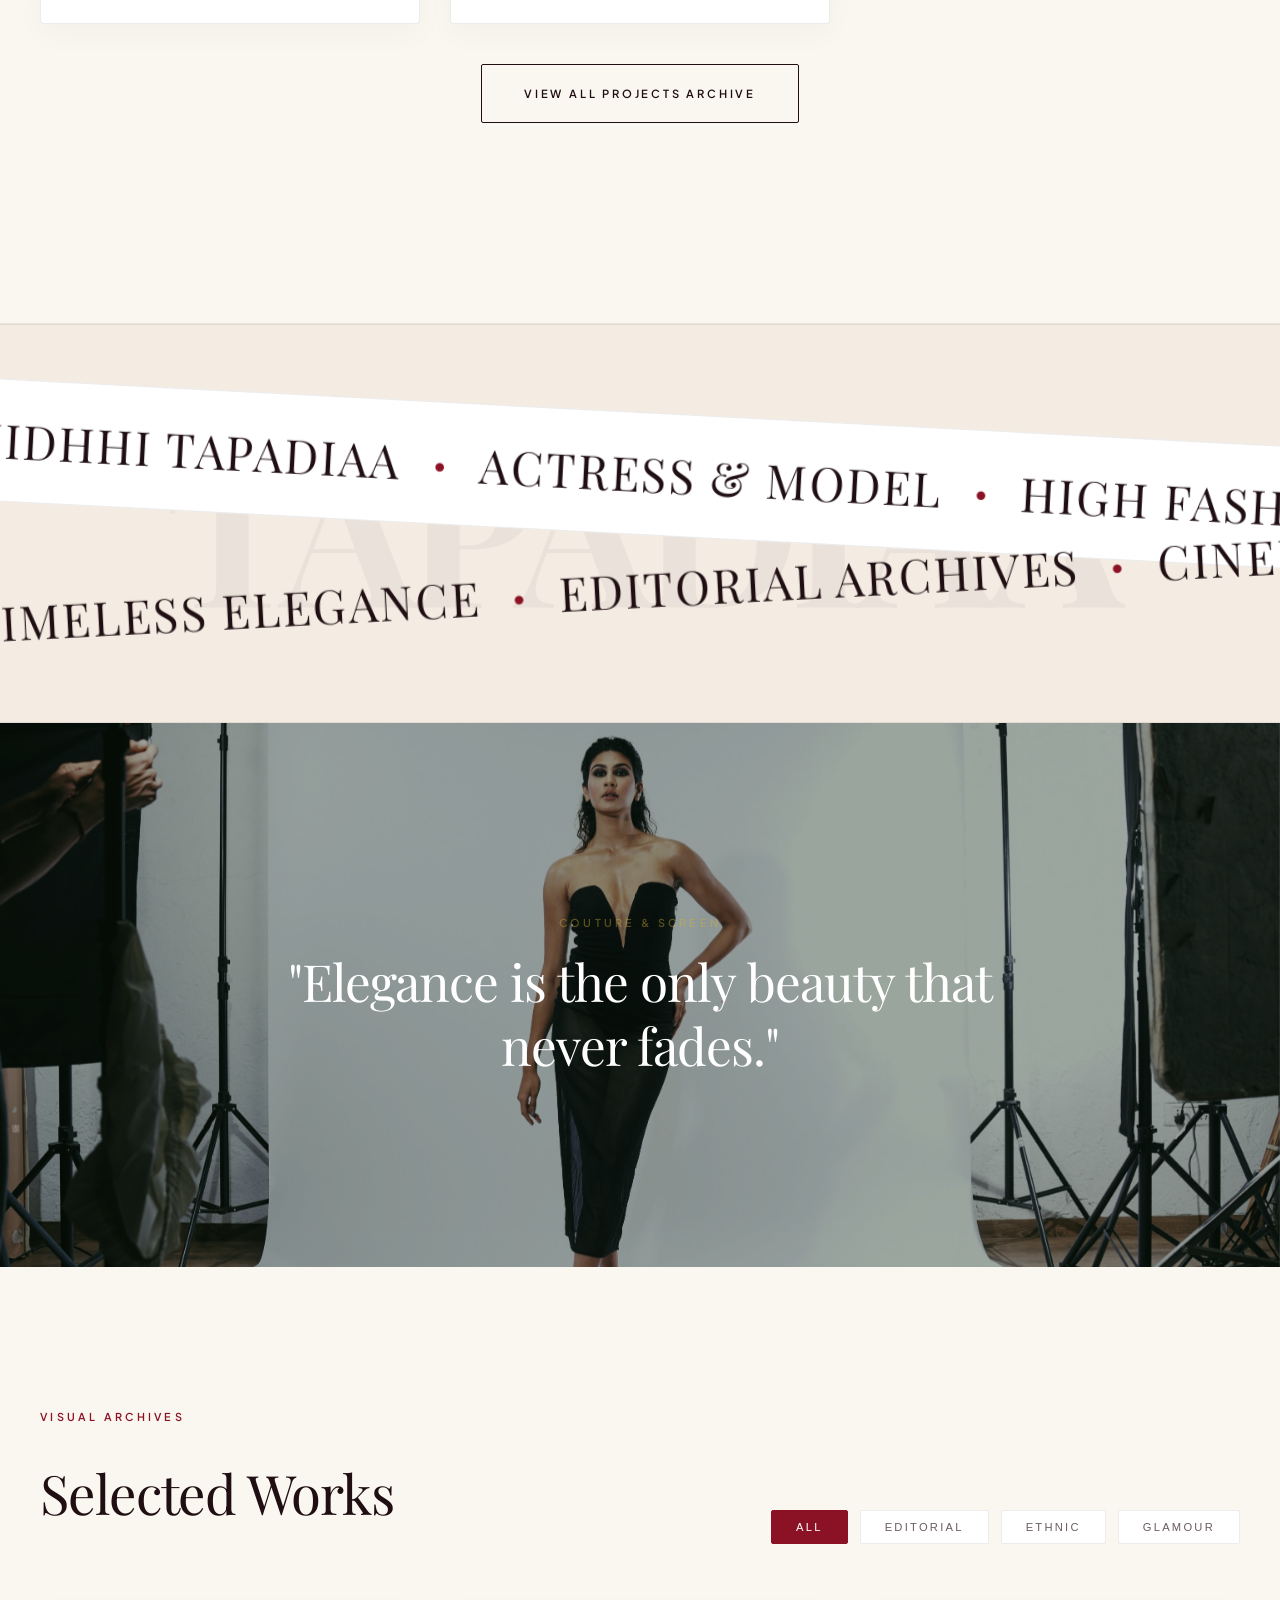
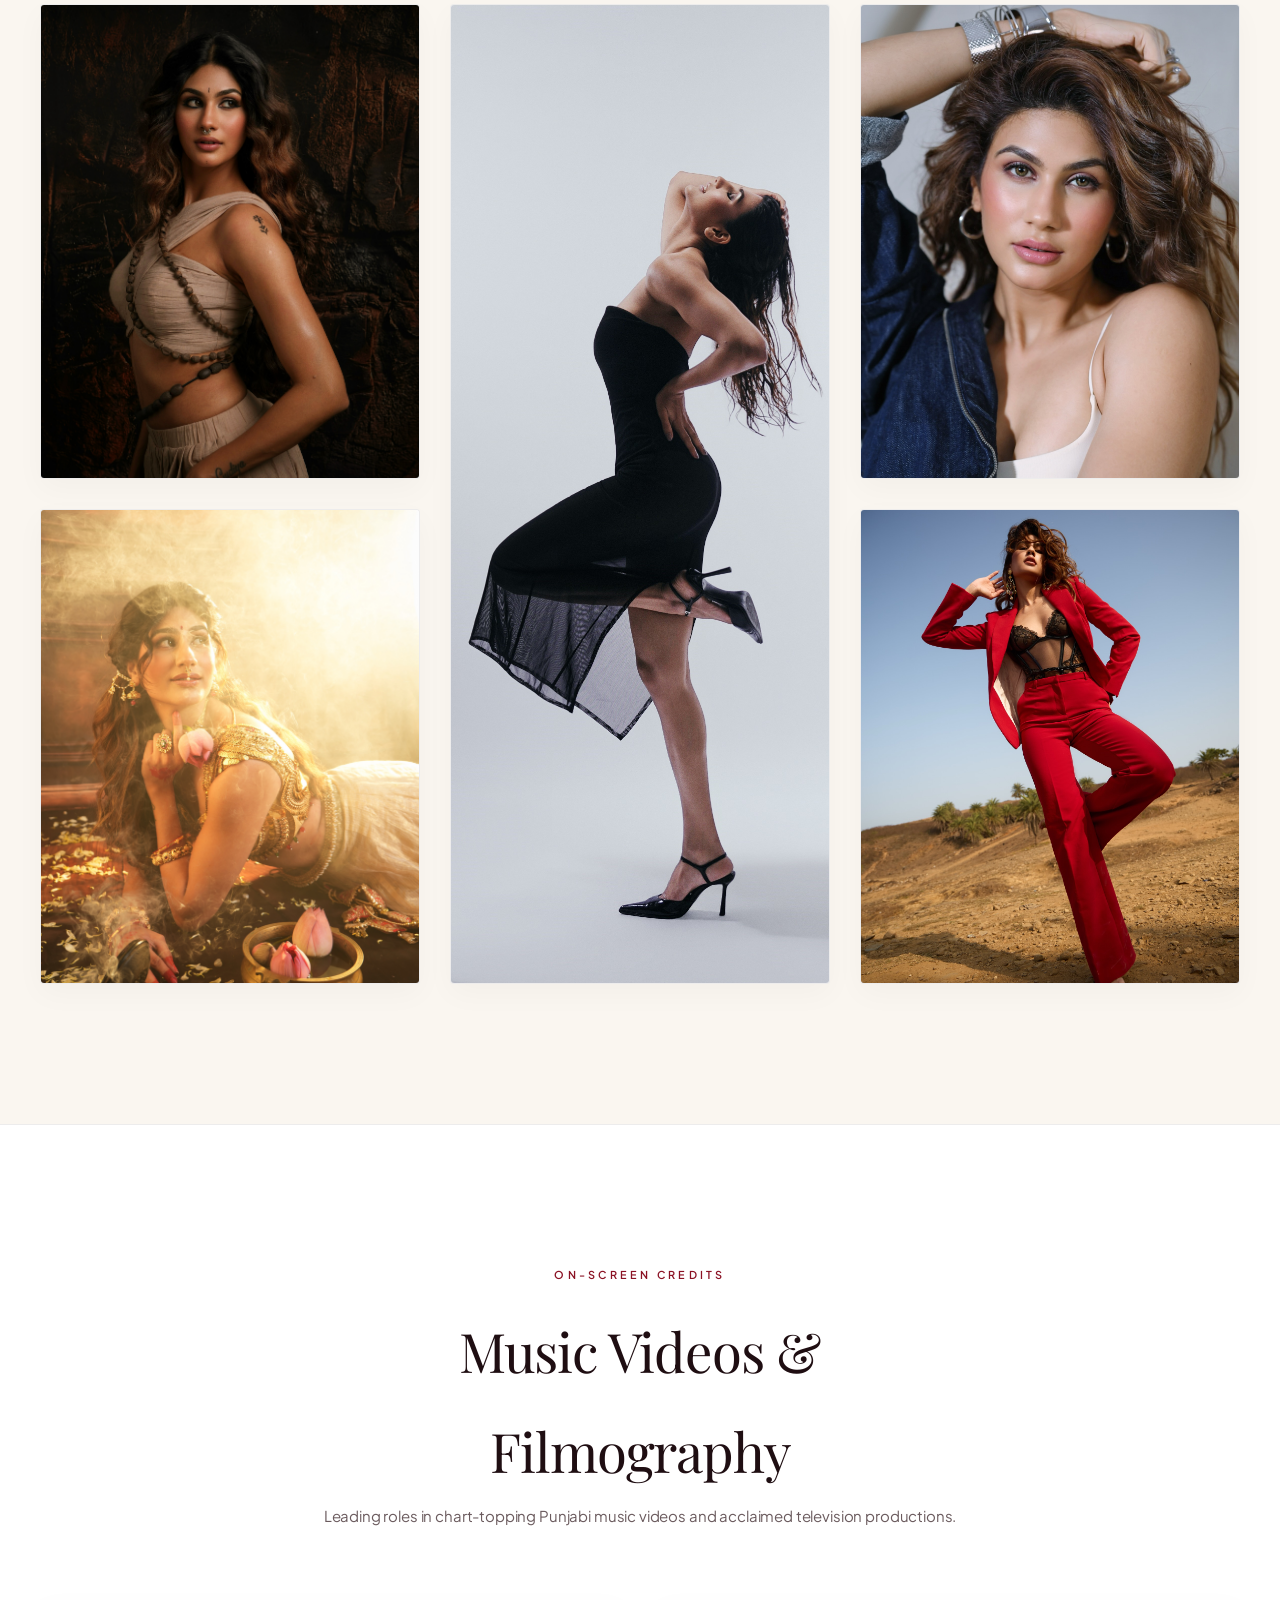
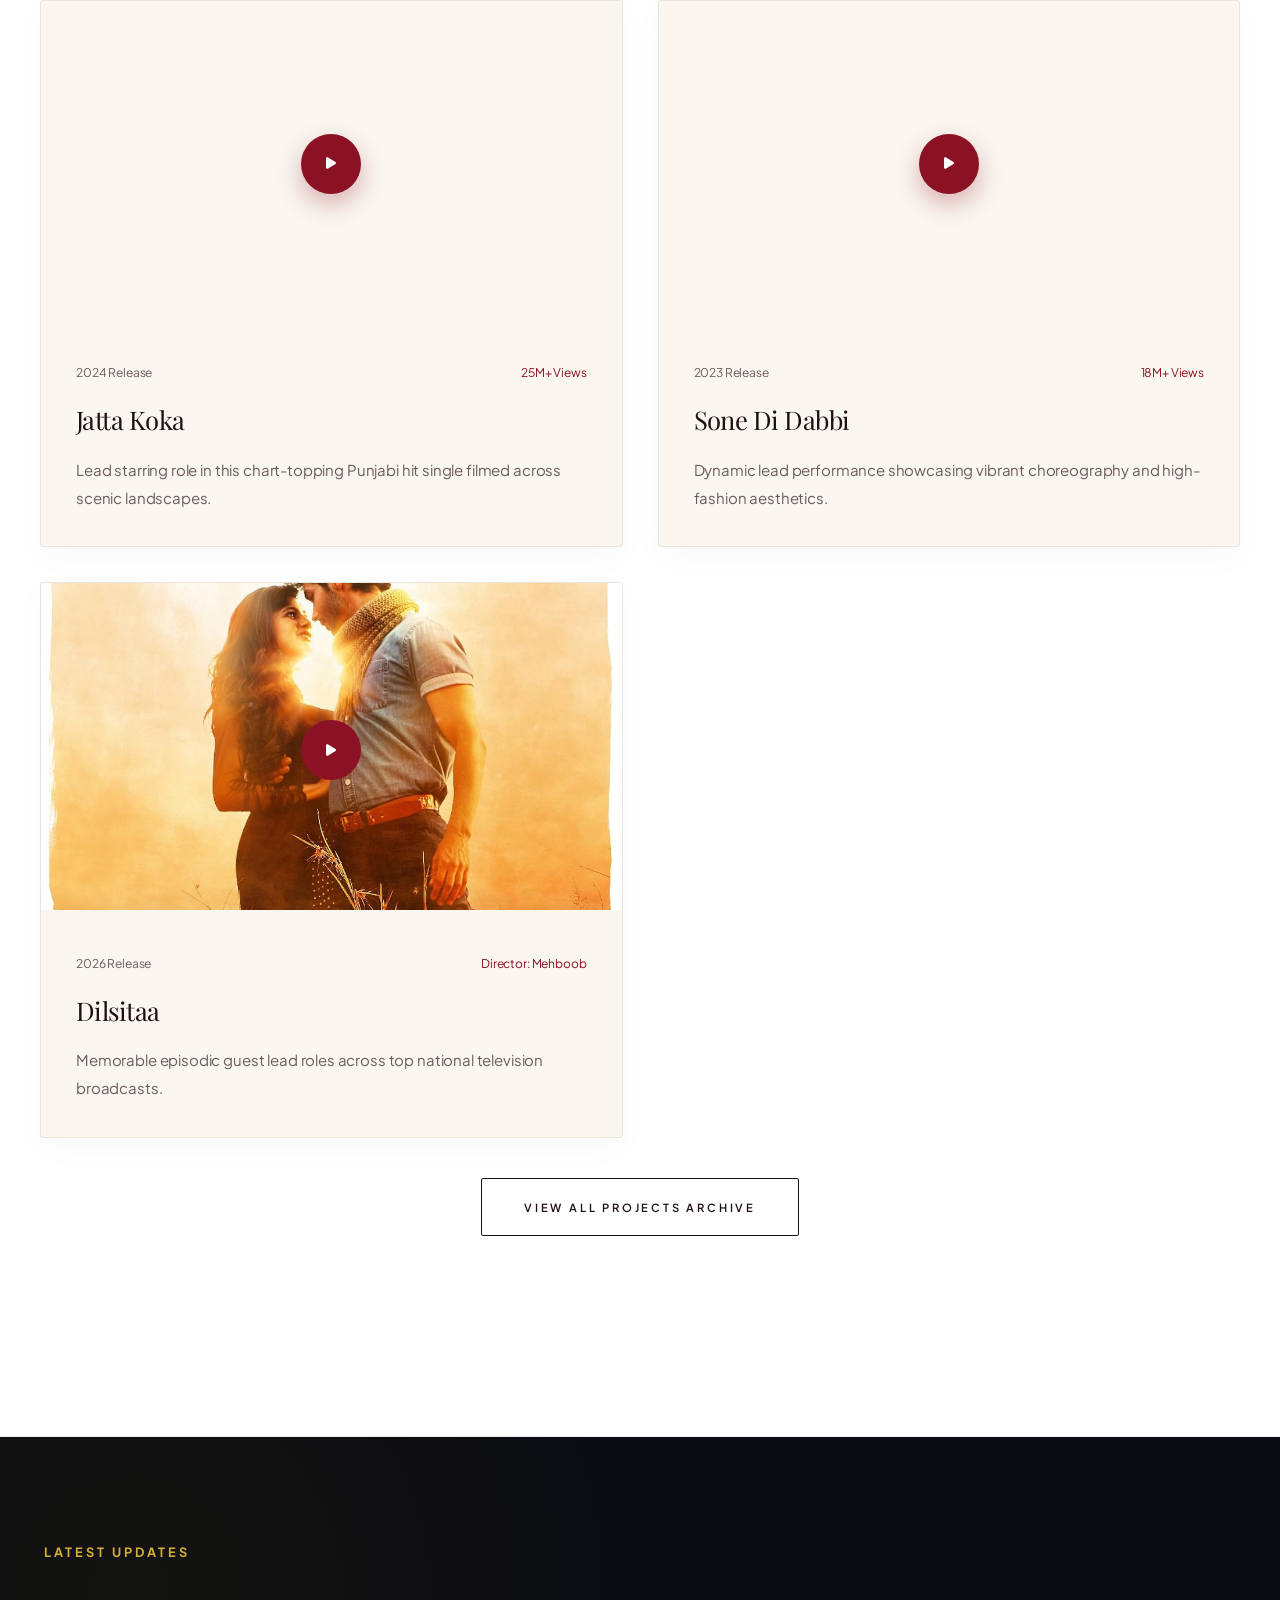
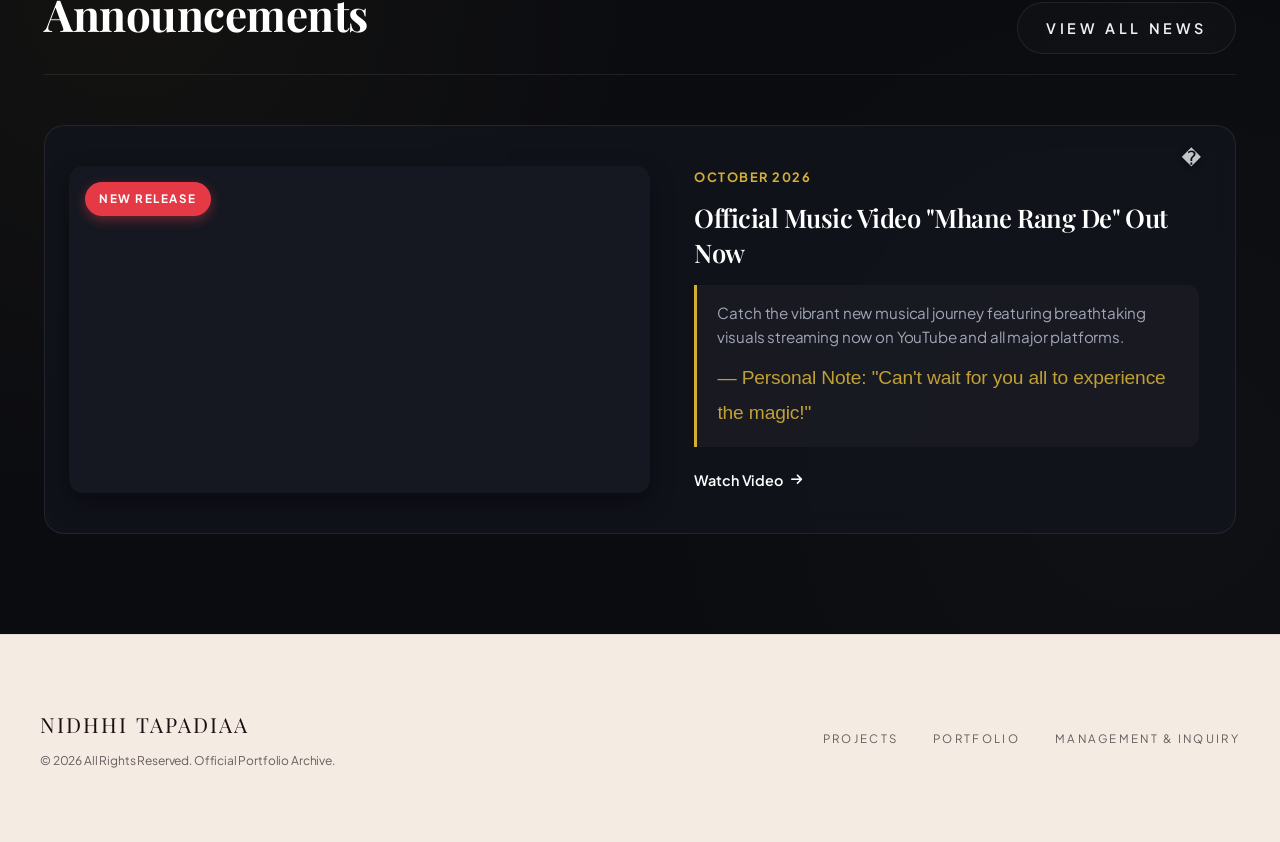
==== commit 7416bdba: "update website content" ====
--- a/index.html
+++ b/index.html
@@ -109,7 +109,7 @@
 
                 <div class="glamour-image-wrapper gsap-hero-img">
                     <div class="glamour-main-frame">
-                        <img src="https://instagram.fbho3-5.fna.fbcdn.net/v/t51.82787-15/849772955_18634325674005829_684347755879398969_n.jpg?stp=dst-jpg_e35_tt6&_nc_cat=109&_nc_map=urlgen_bucketless&ig_cache_key=NDAwOTE4ODQ1ODg5NjU2MTczMQ%3D%3D.3-ccb7-5&ccb=7-5&_nc_sid=58cdad&efg=eyJ2ZW5jb2RlX3RhZyI6IkNBUk9VU0VMX0lURU0ueHBpZHMuMzUyMC5zZHIucmVndWxhcl9waG90by5DMyJ9&_nc_ohc=sLts42Dfr9UQ7kNvwEEimkZ&_nc_oc=Adruc2n0dzGwB94WyfMKq_Nhknq2FN3B9sUrPWKNbyRmxFXDsMDjXMy5LhaMttVAMziLUGghlx_r-TGAiAtmIT1U&_nc_zt=23&_nc_ht=instagram.fbho3-5.fna&_nc_gid=fxc5kKxNCAmXFD1XaVaR9A&_nc_ss=7b6a8&oh=00_AQOg2NdeBAGSsA8dMp6x78LO1ZiDflQ-aGs1FbLVYMs-SA&oe=6ADCF452" alt="Nidhhi Tapadiaa Glamour Portrait" class="hero-img">
+                        <img src="/Images/image_home.jpg" alt="Nidhhi Tapadiaa Glamour Portrait" class="hero-img">
                     </div>
                     <!-- Secondary Floating Editorial Card -->
                     <div class="glamour-floating-card gsap-badge">
@@ -130,7 +130,7 @@
             <div class="container">
                 <div class="about-grid">
                     <div class="about-image gsap-reveal-left">
-                        <img src="https://instagram.fbho3-6.fna.fbcdn.net/v/t51.75761-15/491445511_18498419005005829_7982921790014361283_n.jpg?stp=dst-jpg_e35_tt6&_nc_cat=110&_nc_map=urlgen_bucketless&ig_cache_key=MzYyMTQzNTAyNTMzMjk1MDkxOA%3D%3D.3-ccb7-5&ccb=7-5&_nc_sid=58cdad&efg=eyJ2ZW5jb2RlX3RhZyI6IkNBUk9VU0VMX0lURU0ueHBpZHMuMTQ0MC5zZHIucmVndWxhcl9waG90by5DMyJ9&_nc_ohc=uQ3W-BHqxBwQ7kNvwHYXdfB&_nc_oc=AdotwjjPmDfYuIDHKteL4_8_cpbhxeblNCs5E4Z2oxrtVVC1wCRt2nlRF6OLgRG9Y6J06Of4Dy0KLedRhlh2u9_E&_nc_zt=23&_nc_ht=instagram.fbho3-6.fna&_nc_gid=fxc5kKxNCAmXFD1XaVaR9A&_nc_ss=7b6a8&oh=00_AQPSB02IZbo4PeLZhWnUyDpoByFMOdqi7_TJ8dCdAsM2Pg&oe=6ADCE416" alt="Nidhhi Tapadiaa Portrait">
+                        <img src="Images/image_home2.jpg" alt="Nidhhi Tapadiaa Portrait">
                     </div>
                     <div class="about-text gsap-reveal-right">
                         <span class="section-tag">The Artist</span>
@@ -168,11 +168,11 @@
 
                 <div class="comparison-container gsap-reveal-up" id="comparisonContainer">
                     <div class="comparison-img-wrap base-img">
-                        <img src="https://instagram.fbho3-1.fna.fbcdn.net/v/t51.82787-15/649477098_17927947005071570_7821506777475621714_n.jpg?stp=dst-jpg_e35_tt6&_nc_cat=104&_nc_map=urlgen_bucketless&ig_cache_key=MzE5Mzc2MDA5MTY1ODc4MTE4OA%3D%3D.3-ccb7-5&ccb=7-5&_nc_sid=58cdad&efg=eyJ2ZW5jb2RlX3RhZyI6IkNBUk9VU0VMX0lURU0ueHBpZHMuMTQ0MC5zZHIucmVndWxhcl9waG90by5DMyJ9&_nc_ohc=Pt28NOoT_7EQ7kNvwEttiGy&_nc_oc=AdpYediy3moXBscG3NTKL1QGuWeOAiU520JLaUbQFKsJ2d34ukT0e8kvIVQo768l3foNZoEXwngK39GZrmr7Zm7m&_nc_zt=23&_nc_ht=instagram.fbho3-1.fna&_nc_gid=qaTBsqLsYm7-29_VOmTM3Q&_nc_ss=7b6a8&oh=00_AQPljAUBVvUP49_FwcVoyImKZKzPQ4qBzf-DYu12cFiKZg&oe=6ADDC1CB" alt="Final High-Fashion Magazine Cover">
+                        <img src="/Images/image_home4.jpg" alt="Final High-Fashion Magazine Cover">
                         <span class="img-badge final-badge">Final Cover Look</span>
                     </div>
                     <div class="comparison-img-wrap top-img" id="comparisonTopImg">
-                        <img src="https://instagram.fbho3-3.fna.fbcdn.net/v/t51.82787-15/652586731_18097034533960640_1272396610827089721_n.jpg?stp=dst-jpg_e35_tt6&_nc_cat=100&_nc_map=urlgen_bucketless&ig_cache_key=Mjg5MzczODg2OTkxNzE3MDc5NQ%3D%3D.3-ccb7-5&ccb=7-5&_nc_sid=58cdad&efg=eyJ2ZW5jb2RlX3RhZyI6IkNBUk9VU0VMX0lURU0ueHBpZHMuMTQ0MC5zZHIucmVndWxhcl9waG90by5DMyJ9&_nc_ohc=Oxcqb8CZa6UQ7kNvwFLhSMS&_nc_oc=AdooJ7qRnyYfCHWoLBGNUOo9DJeYsY7StYxPh61AcX-EfU4nWaU-yqN9S3fB1Zt5HANzAk_CthtVOv1OY3P7VQc2&_nc_zt=23&_nc_ht=instagram.fbho3-3.fna&_nc_gid=DbbtjhWOm4DUEL3utcrhpg&_nc_ss=7b6a8&oh=00_AQPhIpIp0i1DMH2-zAC92555X7F4VhR58hs-29s6T13ZLQ&oe=6ADDBDE6" alt="Raw Behind-The-Scenes Set Photo">
+                        <img src="Images/image_home3.jpg" alt="Raw Behind-The-Scenes Set Photo">
                         <span class="img-badge raw-badge">Raw Set Look</span>
                     </div>
                     <div class="comparison-slider-handle" id="comparisonSliderHandle">
@@ -279,6 +279,11 @@
                             <span class="project-category">Featured in Songs</span>
                             <h3>Chart-Topping Music Leads</h3>
                             <p>Starring performances in multi-million viewed Punjabi music videos.</p>
+                        </div>11671782779-c97d3d27a1d4?auto=format&fit=crop&q=80&w=900" alt="Songs">
+                        <div class="project-info">
+                            <span class="project-category">Featured in Songs</span>
+                            <h3>Chart-Topping Music Leads</h3>
+                            <p>Starring performances in multi-million viewed Punjabi music videos.</p>
                         </div>
                     </div>
                 </div>
@@ -346,8 +351,8 @@
                 </div>
 
                 <div class="portfolio-grid" id="portfolioGrid">
-                    <div class="portfolio-item editorial gsap-portfolio-card" onclick="openLightbox('https://instagram.fbho3-1.fna.fbcdn.net/v/t51.82787-15/788438699_18617225689005829_5949365211430897955_n.jpg?stp=dst-jpg_e35_tt6&_nc_cat=103&_nc_map=urlgen_bucketless&ig_cache_key=Mzk3MzAyOTM0MDY3NDg0OTE0Nw%3D%3D.3-ccb7-5&ccb=7-5&_nc_sid=58cdad&efg=eyJ2ZW5jb2RlX3RhZyI6IkNBUk9VU0VMX0lURU0ueHBpZHMuMzEyMS5zZHIucmVndWxhcl9waG90by5DMyJ9&_nc_ohc=k789IF7RmJYQ7kNvwGRyoVH&_nc_oc=AdofImAECtwdz7Hxy_zfktgA-tWXAHS-NpARjSSRKBo2-L0h8B9pdY3k8sfMtV2bWxaAOIrW86CiwSb7txmFSXu2&_nc_zt=23&_nc_ht=instagram.fbho3-1.fna&_nc_gid=arrUTjqz-5cdcxaC7sIOjQ&_nc_ss=7b6a8&oh=00_AQM51_Txg5BpmvYDfTfid3fZte3a0xoVYo_NrI3pho9Cuw&oe=6ADF3727', 'Vogue Editorial Concept')">
-                        <img src="https://instagram.fbho3-1.fna.fbcdn.net/v/t51.82787-15/788438699_18617225689005829_5949365211430897955_n.jpg?stp=dst-jpg_e35_tt6&_nc_cat=103&_nc_map=urlgen_bucketless&ig_cache_key=Mzk3MzAyOTM0MDY3NDg0OTE0Nw%3D%3D.3-ccb7-5&ccb=7-5&_nc_sid=58cdad&efg=eyJ2ZW5jb2RlX3RhZyI6IkNBUk9VU0VMX0lURU0ueHBpZHMuMzEyMS5zZHIucmVndWxhcl9waG90by5DMyJ9&_nc_ohc=k789IF7RmJYQ7kNvwGRyoVH&_nc_oc=AdofImAECtwdz7Hxy_zfktgA-tWXAHS-NpARjSSRKBo2-L0h8B9pdY3k8sfMtV2bWxaAOIrW86CiwSb7txmFSXu2&_nc_zt=23&_nc_ht=instagram.fbho3-1.fna&_nc_gid=arrUTjqz-5cdcxaC7sIOjQ&_nc_ss=7b6a8&oh=00_AQM51_Txg5BpmvYDfTfid3fZte3a0xoVYo_NrI3pho9Cuw&oe=6ADF3727" alt="Editorial">
+                    <div class="portfolio-item editorial gsap-portfolio-card" onclick="openLightbox('/Images/Selected/image(1).jpg', 'Vogue Editorial Concept')">
+                        <img src="/Images/Selected/image(1).jpg" alt="Editorial">
                         <div class="portfolio-overlay">
                             <span class="portfolio-cat">Editorial</span>
                             <h3>Vogue Concept Series</h3>
@@ -362,24 +367,24 @@
                         </div>
                     </div>
 
-                    <div class="portfolio-item glamour gsap-portfolio-card" onclick="openLightbox('https://instagram.fbho3-4.fna.fbcdn.net/v/t51.82787-15/651609694_18046856636725328_7712440817803399424_n.jpg?stp=dst-jpg_e35_tt6&_nc_cat=100&_nc_map=urlgen_bucketless&ig_cache_key=MzI2MzM2OTM5NzUyMTUxMjE0Mw%3D%3D.3-ccb7-5&ccb=7-5&_nc_sid=58cdad&efg=eyJ2ZW5jb2RlX3RhZyI6IkNBUk9VU0VMX0lURU0ueHBpZHMuMTQ0MC5zZHIucmVndWxhcl9waG90by5DMyJ9&_nc_ohc=-1Z-wzTeSUoQ7kNvwGo5Ib7&_nc_oc=Adr6yLg-Qa2I6srP9Po9D2VQJGHziDxCzOLo3d35EJS8i2Rb1M53w8pFoZpMnp2M5WITeKMZy04oEyYBhLTyYfX8&_nc_zt=23&_nc_ht=instagram.fbho3-4.fna&_nc_gid=Ve0MeXlFJk6ZOBlx7qXnLg&_nc_ss=7b6a8&oh=00_AQMJ8FNIQneuYA2eAjkiIX_aI7kNcNjKrOisHJHiuQcVqg&oe=6ADF573B', 'Red Carpet Gala Night')">
-                        <img src="https://instagram.fbho3-4.fna.fbcdn.net/v/t51.82787-15/651609694_18046856636725328_7712440817803399424_n.jpg?stp=dst-jpg_e35_tt6&_nc_cat=100&_nc_map=urlgen_bucketless&ig_cache_key=MzI2MzM2OTM5NzUyMTUxMjE0Mw%3D%3D.3-ccb7-5&ccb=7-5&_nc_sid=58cdad&efg=eyJ2ZW5jb2RlX3RhZyI6IkNBUk9VU0VMX0lURU0ueHBpZHMuMTQ0MC5zZHIucmVndWxhcl9waG90by5DMyJ9&_nc_ohc=-1Z-wzTeSUoQ7kNvwGo5Ib7&_nc_oc=Adr6yLg-Qa2I6srP9Po9D2VQJGHziDxCzOLo3d35EJS8i2Rb1M53w8pFoZpMnp2M5WITeKMZy04oEyYBhLTyYfX8&_nc_zt=23&_nc_ht=instagram.fbho3-4.fna&_nc_gid=Ve0MeXlFJk6ZOBlx7qXnLg&_nc_ss=7b6a8&oh=00_AQMJ8FNIQneuYA2eAjkiIX_aI7kNcNjKrOisHJHiuQcVqg&oe=6ADF573B" alt="Glamour">
+                    <div class="portfolio-item glamour gsap-portfolio-card" onclick="openLightbox('/Images/Selected/image(2).jpg', 'Red Carpet Gala Night')">
+                        <img src="/Images/Selected/image(2).jpg" alt="Glamour">
                         <div class="portfolio-overlay">
                             <span class="portfolio-cat">Glamour</span>
                             <h3>Red Carpet Gala</h3>
                         </div>
                     </div>
 
-                    <div class="portfolio-item editorial gsap-portfolio-card" onclick="openLightbox('https://instagram.fbho3-6.fna.fbcdn.net/v/t51.75761-15/483102197_18488100121005829_266325737920203236_n.jpg?stp=dst-jpg_e35_tt6&_nc_cat=108&_nc_map=urlgen_bucketless&ig_cache_key=MzU4NTE2OTgwNDk3NzQyMzQzNA%3D%3D.3-ccb7-5&ccb=7-5&_nc_sid=58cdad&efg=eyJ2ZW5jb2RlX3RhZyI6IkNBUk9VU0VMX0lURU0ueHBpZHMuMTQ0MC5zZHIucmVndWxhcl9waG90by5DMyJ9&_nc_ohc=JUEymQX1R8sQ7kNvwECj-WG&_nc_oc=AdortDYcvfd8i5gVzU_HV6a7T-NLm18hgkzqJule9DzyqZaOsmBXtmNLBeFRACnSphvbHcAx46Fy7DHpSAN15blk&_nc_zt=23&_nc_ht=instagram.fbho3-6.fna&_nc_gid=oDsbol7GAsfi6q8Sbw8Guw&_nc_ss=7b6a8&oh=00_AQMpmvPjv-1zP3LNk1MEO7Ne9jf3ySei4_CapIXUIzG63A&oe=6ADF6B0C', 'Monochrome Expressions')">
-                        <img src="https://instagram.fbho3-6.fna.fbcdn.net/v/t51.75761-15/483102197_18488100121005829_266325737920203236_n.jpg?stp=dst-jpg_e35_tt6&_nc_cat=108&_nc_map=urlgen_bucketless&ig_cache_key=MzU4NTE2OTgwNDk3NzQyMzQzNA%3D%3D.3-ccb7-5&ccb=7-5&_nc_sid=58cdad&efg=eyJ2ZW5jb2RlX3RhZyI6IkNBUk9VU0VMX0lURU0ueHBpZHMuMTQ0MC5zZHIucmVndWxhcl9waG90by5DMyJ9&_nc_ohc=JUEymQX1R8sQ7kNvwECj-WG&_nc_oc=AdortDYcvfd8i5gVzU_HV6a7T-NLm18hgkzqJule9DzyqZaOsmBXtmNLBeFRACnSphvbHcAx46Fy7DHpSAN15blk&_nc_zt=23&_nc_ht=instagram.fbho3-6.fna&_nc_gid=oDsbol7GAsfi6q8Sbw8Guw&_nc_ss=7b6a8&oh=00_AQMpmvPjv-1zP3LNk1MEO7Ne9jf3ySei4_CapIXUIzG63A&oe=6ADF6B0C" alt="Monochrome">
+                    <div class="portfolio-item editorial gsap-portfolio-card" onclick="openLightbox('/Images/Selected/image(3).jpg', 'Monochrome Expressions')">
+                        <img src="/Images/Selected/image(3).jpg" alt="Monochrome">
                         <div class="portfolio-overlay">
                             <span class="portfolio-cat">Editorial</span>
                             <h3>Monochrome Expressions</h3>
                         </div>
                     </div>
 
-                    <div class="portfolio-item ethnic gsap-portfolio-card" onclick="openLightbox('https://instagram.fbho3-6.fna.fbcdn.net/v/t51.82787-15/541218598_18521212852005829_167956559229643034_n.jpg?stp=dst-jpg_e35_tt6&_nc_cat=110&_nc_map=urlgen_bucketless&ig_cache_key=MzcxMTE0MDM1MTI3NzgxOTg3OA%3D%3D.3-ccb7-5&ccb=7-5&_nc_sid=58cdad&efg=eyJ2ZW5jb2RlX3RhZyI6IkNBUk9VU0VMX0lURU0ueHBpZHMuMTQ0MC5zZHIucmVndWxhcl9waG90by5DMyJ9&_nc_ohc=NAYxm4-rO-4Q7kNvwHo1SHy&_nc_oc=Adqzkx5UBpmHSymyBBZL__K-RPzk5slFeFwAhBJwzNePw0xJOxoUPVGDiYbrSWE7Mpldbx1oasVmZe4812CZMbUw&_nc_zt=23&_nc_ht=instagram.fbho3-6.fna&_nc_gid=arrUTjqz-5cdcxaC7sIOjQ&_nc_ss=7b6a8&oh=00_AQMdt8agxQgUDN84ohF0pf59vxkvMqY6IvXIN2SEUBau2A&oe=6ADF541F', 'Festive Silk Collection')">
-                        <img src="https://instagram.fbho3-6.fna.fbcdn.net/v/t51.82787-15/541218598_18521212852005829_167956559229643034_n.jpg?stp=dst-jpg_e35_tt6&_nc_cat=110&_nc_map=urlgen_bucketless&ig_cache_key=MzcxMTE0MDM1MTI3NzgxOTg3OA%3D%3D.3-ccb7-5&ccb=7-5&_nc_sid=58cdad&efg=eyJ2ZW5jb2RlX3RhZyI6IkNBUk9VU0VMX0lURU0ueHBpZHMuMTQ0MC5zZHIucmVndWxhcl9waG90by5DMyJ9&_nc_ohc=NAYxm4-rO-4Q7kNvwHo1SHy&_nc_oc=Adqzkx5UBpmHSymyBBZL__K-RPzk5slFeFwAhBJwzNePw0xJOxoUPVGDiYbrSWE7Mpldbx1oasVmZe4812CZMbUw&_nc_zt=23&_nc_ht=instagram.fbho3-6.fna&_nc_gid=arrUTjqz-5cdcxaC7sIOjQ&_nc_ss=7b6a8&oh=00_AQMdt8agxQgUDN84ohF0pf59vxkvMqY6IvXIN2SEUBau2A&oe=6ADF541F" alt="Silk">
+                    <div class="portfolio-item ethnic gsap-portfolio-card" onclick="openLightbox('/Images/Selected/image(4).jpg', 'Festive Silk Collection')">
+                        <img src="/Images/Selected/image(4).jpg" alt="Silk">
                         <div class="portfolio-overlay">
                             <span class="portfolio-cat">Ethnic & Bridal</span>
                             <h3>Festive Silk Collection</h3>
--- a/style.css
+++ b/style.css
@@ -725,7 +725,7 @@
     left: 0;
     width: 100%;
     height: 200%;
-    background-image: url('https://instagram.fbho3-6.fna.fbcdn.net/v/t51.82787-15/731137735_18599458510005829_6508509251529168412_n.jpg?stp=dst-jpg_e35_tt6&_nc_cat=111&_nc_map=urlgen_bucketless&ig_cache_key=MzkzMzgzMDI3Mjk4OTI3NTIwOQ%3D%3D.3-ccb7-5&ccb=7-5&_nc_sid=58cdad&efg=eyJ2ZW5jb2RlX3RhZyI6IkNBUk9VU0VMX0lURU0ueHBpZHMuMzA3My5zZHIucmVndWxhcl9waG90by5DMyJ9&_nc_ohc=ElWbRDjXUaUQ7kNvwFPkrxY&_nc_oc=AdoKABGB2_1IGRrzzn1eXQgpiTnBYn6kqEbvOupwVL5IFellTBtBXn8cqEUr4qRr-vH4D-6_jz54jfYtxlaViS30&_nc_zt=23&_nc_ht=instagram.fbho3-6.fna&_nc_gid=Gjml4mnu1WY8GCG9tMu5Nw&_nc_ss=7b6a8&oh=00_AQNw3Xu3AWzO1ZaQyOD_u5haSJkl-vJfTX4k_UGL9yqiNg&oe=6ADCF067');
+    background-image: url('/Images/image_home5.jpg');
     background-size: cover;
     background-position: center;
     will-change: transform;
